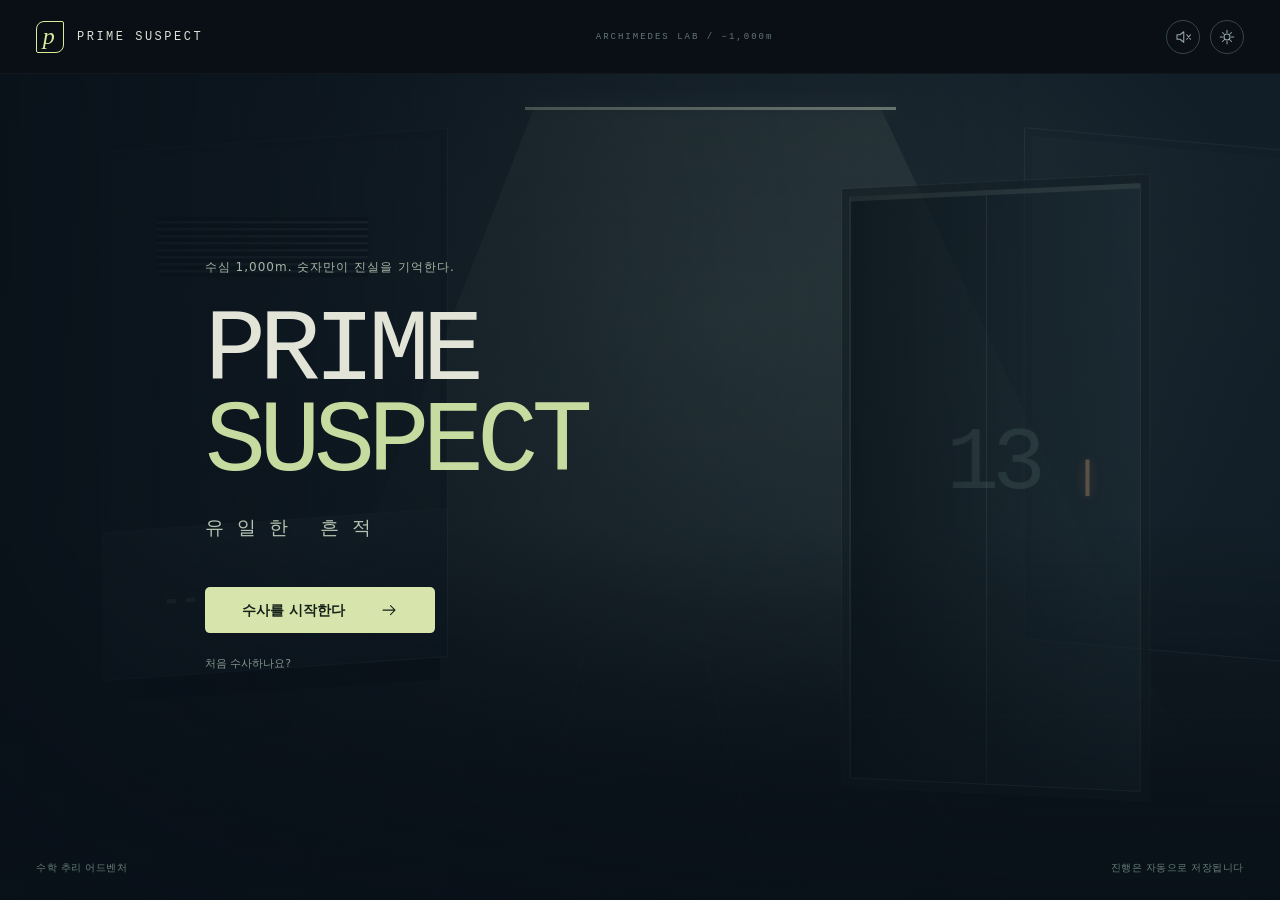
==== PrimeSuspect.html @ 3eef9ec5 "Initial playable Prime Suspect prototype" ====
<!doctype html>
<html lang="ko">
<head>
  <meta charset="utf-8">
  <meta name="viewport" content="width=device-width,initial-scale=1,viewport-fit=cover">
  <meta name="theme-color" content="#0c1319">
  <meta name="description" content="소인수분해로 거짓 증언을 파헤치는 수학 추리 어드벤처. 프라임 서스펙트: 유일한 흔적.">
  <title>PRIME SUSPECT — 유일한 흔적</title>
  <link rel="icon" href="data:image/svg+xml,%3Csvg xmlns='http://www.w3.org/2000/svg' viewBox='0 0 64 64'%3E%3Crect width='64' height='64' rx='14' fill='%230c1319'/%3E%3Ctext x='32' y='45' font-size='44' text-anchor='middle' fill='%23ddefa0' font-family='monospace'%3Ep%3C/text%3E%3C/svg%3E">
  <style>
@charset "UTF-8";
:root{color-scheme:dark;--bg:#0b1117;--panel:#111b23;--panel2:#17232c;--line:#293741;--text:#edf0eb;--muted:#91a1aa;--accent:#d6ed9a;--blue:#88c8f4;--red:#ef8d7c;--mono:Consolas,'Courier New',monospace;--sans:'Segoe UI','Malgun Gothic',system-ui,sans-serif}
*{box-sizing:border-box}body{margin:0;background:var(--bg);color:var(--text);font-family:var(--sans);font-size:14px;line-height:1.6}button,select{font:inherit}button{cursor:pointer;color:inherit}button:disabled{cursor:default;opacity:.4}button,a,select{touch-action:manipulation}button{border:0;background:none}button:focus-visible,select:focus-visible,a:focus-visible{outline:2px solid var(--accent);outline-offset:4px}button:hover:not(:disabled){filter:brightness(1.12)}::selection{background:#536834;color:white}.mono{font-family:var(--mono)}.eyebrow{font:11px var(--mono);letter-spacing:2px;text-transform:uppercase;color:var(--accent)}.muted{color:var(--muted)}.icon{width:18px;height:18px;vertical-align:middle;flex:none;display:inline-block}.primary{background:var(--accent);color:#152019;border-radius:5px;padding:12px 20px;font-weight:700;display:inline-flex;align-items:center;justify-content:center;gap:12px;min-height:46px}.secondary{border:1px solid var(--line);background:#18242d;border-radius:5px;padding:10px 15px;min-height:42px;display:inline-flex;align-items:center;justify-content:center;gap:8px}.quiet{border:1px solid var(--line);border-radius:5px;min-height:38px;padding:7px 11px;color:var(--muted)}.icon-button{width:38px;height:38px;display:inline-grid;place-items:center;border:1px solid var(--line);border-radius:50%;color:var(--muted)}.status-dot{display:inline-block;width:6px;height:6px;border-radius:50%;background:var(--accent);box-shadow:0 0 12px #d6ed9a40;margin-right:7px}.tag{font:10px var(--mono);padding:4px 7px;border:1px solid var(--line);border-radius:3px;color:var(--muted);letter-spacing:.5px}.red-text{color:var(--red)}.blue-text{color:var(--blue)}.lime-text{color:var(--accent)}
.topbar{max-width:1600px;padding:22px 36px 17px;margin:auto;display:flex;align-items:center;justify-content:space-between;gap:15px}.brand{display:flex;align-items:center;gap:12px;text-align:left;padding:0}.brand-symbol{width:33px;height:38px;display:grid;place-items:center;border:1px solid var(--accent);font:italic 28px Georgia;color:var(--accent);border-radius:8px 2px}.brand strong{display:block;font:700 15px var(--mono);letter-spacing:2.5px}.brand small{display:block;font-size:10px;letter-spacing:3px;color:var(--muted);margin-top:3px}.top-meta{display:flex;align-items:center;gap:24px;font:11px var(--mono);color:var(--muted)}.top-actions{display:flex;align-items:center;gap:8px}.topline{height:1px;background:var(--line)}.shell{max-width:1600px;padding:0 36px 36px;margin:auto}.case-nav{display:grid;grid-template-columns:repeat(4,1fr);gap:0;margin-bottom:28px;border-bottom:1px solid var(--line)}.case-tab{padding:18px 14px 16px;display:flex;align-items:center;gap:13px;text-align:left;position:relative;color:var(--muted)}.case-tab:first-child{padding-left:0}.case-tab.active{color:var(--text)}.case-tab.active:after{content:'';height:2px;background:var(--accent);position:absolute;bottom:-1px;left:0;right:0}.case-num{font:24px var(--mono);color:#5f747f}.case-tab.active .case-num{color:var(--accent)}.case-tab small{display:block;font:9px var(--mono);letter-spacing:1.3px;margin-top:2px}.case-tab .tab-lock{margin-left:auto}.case-tab:disabled{opacity:.55}.chapter-heading{display:flex;justify-content:space-between;gap:24px;margin-bottom:25px;align-items:end}.chapter-heading h1{font-size:29px;line-height:1.3;letter-spacing:-1.3px;margin:9px 0 8px;font-weight:650}.chapter-heading .intro{max-width:730px;color:var(--muted);margin:0;font-size:12px}.chapter-meta{text-align:right;white-space:nowrap}.chapter-meta strong{display:block;font:29px var(--mono);letter-spacing:-1px}.chapter-meta span{font-size:10px;color:var(--muted)}.case-progress{display:flex;gap:5px;margin-top:10px}.case-progress i{height:3px;width:33px;background:var(--line)}.case-progress i.done{background:var(--accent)}
.workspace{display:grid;grid-template-columns:minmax(260px,.94fr) minmax(320px,1.16fr) minmax(300px,1fr);gap:18px;align-items:start}.panel{background:var(--panel);border:1px solid var(--line);border-radius:8px;overflow:hidden;min-width:0}.panel-head{padding:15px 17px;display:flex;align-items:center;justify-content:space-between;border-bottom:1px solid var(--line);gap:10px}.panel-head h2{font-size:12px;margin:0;font-weight:600;display:flex;align-items:center;gap:8px}.panel-head .index{font:10px var(--mono);color:var(--accent);margin-right:3px}.panel-label{font:9px var(--mono);letter-spacing:1px;color:var(--muted)}.suspect-tabs{display:flex;border-bottom:1px solid var(--line);padding:0 10px;gap:4px}.suspect-tab{flex:1;padding:13px 5px;color:var(--muted);font-size:12px;border-bottom:2px solid transparent;white-space:nowrap;min-height:44px}.suspect-tab.active{color:var(--accent);border-bottom-color:var(--accent)}.portrait-stage{height:187px;position:relative;overflow:hidden;background:radial-gradient(ellipse at 50% 90%,#34464b 0,transparent 70%),repeating-linear-gradient(0deg,transparent,transparent 3px,#ffffff03 4px),#141f27;display:flex;align-items:end;justify-content:center}.portrait-stage:after{content:'';position:absolute;inset:0;background:linear-gradient(0deg,#0c141bc9,transparent 50%);pointer-events:none}.portrait-stage .crosshair{position:absolute;inset:24px 35px;border:1px solid #49616d35;border-radius:1px}.portrait-stage .crosshair:before{content:'';position:absolute;width:1px;height:100%;left:50%;background:#4c69721a}.portrait-stage svg.person{height:190px;filter:drop-shadow(0 0 25px #7d9f9f20);opacity:.85}.portrait-stage img{height:100%;width:100%;object-fit:cover;object-position:50% 25%}.portrait-stage .portrait-id{position:absolute;top:14px;left:15px;font:9px var(--mono);letter-spacing:1px;color:#93a8b4;z-index:1}.portrait-stage .placeholder-label{position:absolute;right:11px;top:13px;font:8px var(--mono);color:#748690;letter-spacing:1px}.portrait-stage .person-name{position:absolute;bottom:13px;left:17px;z-index:1}.person-name strong{font-size:22px;letter-spacing:1px;font-weight:500}.person-name small{display:block;font-size:11px;color:#a8b7bc;margin-top:0}.emotion{position:absolute;bottom:20px;right:14px;color:var(--accent);font-size:10px;z-index:1}.testimony{padding:16px}.section-caption{display:flex;justify-content:space-between;align-items:center;gap:8px;margin-bottom:9px;color:var(--muted);font-size:10px}.statement{width:100%;text-align:left;border:1px solid var(--line);background:#15222b;display:flex;align-items:start;gap:11px;padding:12px;border-radius:5px;margin-top:8px;font-size:12px;line-height:1.8;transition:border-color .15s,background .15s}.statement .line-no{font:10px var(--mono);color:#637c8b;margin-top:4px}.statement.selected{border-color:var(--accent);background:#202c29}.statement.selected .line-no{color:var(--accent)}.statement.selected:after{content:'HOLD';font:8px var(--mono);color:var(--accent);margin-left:auto;padding-top:5px}.deduction{border-top:1px solid var(--line);padding:15px 16px;background:#121e26}.deduction-title{font-size:11px;color:var(--accent);margin:0 0 8px}.deduction .statement{font-size:11px;padding:10px;line-height:1.7}.brief{padding:15px 16px;border-top:1px solid var(--line);font-size:11px;color:var(--muted)}.brief strong{color:var(--text);font-weight:500}.brief .eyebrow{font-size:9px;margin-bottom:7px}
.map-subhead{display:flex;justify-content:space-between;padding:14px 17px 0;font-size:10px;color:var(--muted)}.map{height:340px;margin:0 10px;position:relative;background-image:radial-gradient(#4a647542 1px,transparent 1px);background-size:15px 15px}.map svg.connections{position:absolute;inset:0;width:100%;height:100%;overflow:visible}.connections path{fill:none;stroke:#4a616f;stroke-width:1.2;vector-effect:non-scaling-stroke}.connections .special-line{stroke:var(--accent);stroke-dasharray:3 2;stroke-width:1.3;opacity:.7}.room{position:absolute;transform:translate(-50%,-50%);width:110px;max-width:31%;padding:0;display:flex;align-items:center;flex-direction:column;gap:5px;z-index:2}.room-number{display:grid;place-items:center;width:43px;height:38px;background:#172630;border:1px solid #506a79;border-radius:5px;font:20px var(--mono);position:relative;box-shadow:0 0 0 5px #111b23}.room:hover .room-number{border-color:var(--accent)}.room.crime .room-number{border-color:var(--red);color:var(--red);background:#33252a}.room.discovered .room-number:after{content:'';width:5px;height:5px;position:absolute;right:-3px;top:-3px;background:var(--accent);border-radius:50%;box-shadow:0 0 0 3px var(--panel)}.room-name{font-size:10px;background:#111b23eb;padding:0 4px;text-align:center;line-height:1.4;white-space:normal}.room .crime-caption{font:7px var(--mono);letter-spacing:1.3px;color:var(--red);line-height:1}.special-button{position:absolute;left:50%;top:60%;transform:translateX(-50%);font-size:9px;z-index:3;background:#1e2e2c;border:1px dashed #759369;color:var(--accent);border-radius:4px;padding:4px 7px;max-width:55%;white-space:nowrap}.map.case-4 .special-button{top:59%;left:74%}.map-legend{display:flex;gap:14px;padding:1px 17px 14px;font-size:9px;color:var(--muted)}.map-legend span{display:flex;align-items:center;gap:5px}.legend-square{display:inline-block;width:6px;height:6px;border:1px solid var(--muted)}.legend-square.crime{border-color:var(--red)}.legend-square.clue{background:var(--accent);border-color:var(--accent)}.evidence-section{border-top:1px solid var(--line);padding:15px 16px}.evidence-title{display:flex;align-items:center;justify-content:space-between;margin-bottom:10px}.evidence-title h3{font-size:11px;font-weight:500;margin:0}.evidence-title span{font:10px var(--mono);color:var(--muted)}.evidence-list{display:grid;grid-template-columns:1fr 1fr;gap:7px}.evidence{border:1px solid var(--line);background:#15222a;border-radius:4px;padding:10px;text-align:left;min-width:0;position:relative;min-height:66px}.evidence strong{display:block;font-size:10px;font-weight:500;line-height:1.5}.evidence small{display:block;font-size:9px;color:var(--muted);margin-top:4px;line-height:1.4}.evidence.selected{border-color:var(--accent);background:#25302b}.evidence.selected:after{content:'✓';position:absolute;right:6px;top:3px;color:var(--accent);font-size:10px}.empty-note{font-size:11px;color:var(--muted);padding:12px 0;line-height:1.9;grid-column:1/-1}.notebook-button{display:flex;align-items:center;justify-content:center;gap:6px;width:100%;margin-top:12px;font-size:10px;color:var(--muted);padding:7px}
.decoder-body{padding:16px}.card-slot{padding:14px;background:linear-gradient(125deg,#26343d,#18232d);border:1px solid #3b4d58;border-radius:7px;position:relative;overflow:hidden}.card-slot:before{content:'';position:absolute;width:160px;height:160px;border:1px solid #607a8725;border-radius:50%;right:-70px;top:-70px;box-shadow:0 0 0 17px #607a8710,0 0 0 40px #607a8708}.card-slot .eyebrow{font-size:8px;color:#9aafb8;letter-spacing:1.7px}.card-slot .card-name{display:flex;justify-content:space-between;align-items:center;margin-top:7px;font-size:11px}.card-value{font:32px var(--mono);letter-spacing:-1px;line-height:1.3;margin:9px 0 8px}.magnetic{height:4px;background:repeating-linear-gradient(90deg,#8b9ba57a 0,#8b9ba57a 1px,transparent 2px,transparent 5px);width:80px}.scan-button{width:100%;margin-top:11px;font-size:12px}.scan-button svg{width:16px}.decoder-tabs{display:flex;gap:3px;border-bottom:1px solid var(--line);margin-top:18px}.decoder-tab{font-size:10px;flex:1;min-height:40px;color:var(--muted);padding:8px 3px;white-space:nowrap;border-bottom:2px solid transparent}.decoder-tab.active{border-bottom-color:var(--accent);color:var(--accent)}.factor-output{padding:17px 0 11px;min-height:134px}.output-label{display:flex;justify-content:space-between;font:9px var(--mono);letter-spacing:1px;color:var(--muted);margin-bottom:10px}.factor-row{display:flex;flex-wrap:wrap;gap:6px}.factor-chip{display:flex;flex-direction:column;align-items:center;justify-content:center;min-width:46px;min-height:54px;border:1px solid #4d7990;color:var(--blue);background:#192e3b;border-radius:4px;padding:7px 10px;font:21px var(--mono)}.factor-chip sup{font-size:12px;vertical-align:super;margin-left:1px}.factor-chip small{font:8px var(--sans);margin-top:3px;opacity:.8}.factor-chip.odd{border-color:#965c57;color:var(--red);background:#302429}.factor-chip.unknown{border-color:#a8715e;color:#eeb28e;background:#322722}.factor-chip.selected{outline:2px solid var(--accent);outline-offset:2px}.factor-empty{display:flex;gap:10px;align-items:center;font-size:11px;color:var(--muted);height:85px;border:1px dashed var(--line);padding:15px;border-radius:4px}.factor-note{font-size:10px;color:var(--muted);margin:11px 0 0;line-height:1.8}.factor-action{width:100%;text-align:left;border:1px dashed #61765d;border-radius:4px;color:var(--accent);font-size:10px;margin-top:10px;padding:9px}.mini-comparison{font-size:10px;border-top:1px solid var(--line);margin-top:13px;padding-top:12px;color:var(--muted);display:grid;gap:5px}.mini-comparison b{color:var(--blue);font-family:var(--mono);font-weight:normal}.tool-panel{padding:15px 0 5px}.tool-description{font-size:10px;color:var(--muted);margin:0 0 13px;line-height:1.9}.select-label{display:block;font-size:10px;color:var(--muted);margin:10px 0 5px}select{width:100%;min-height:40px;border:1px solid #3a4c58;border-radius:4px;background:#17242e;color:var(--text);padding:8px 10px;font-size:11px}.snapshot-row{display:grid;grid-template-columns:70px 1fr;align-items:center;gap:8px;margin-bottom:8px}.snapshot-value{font:16px var(--mono);color:var(--blue)}.tool-button{width:100%;margin-top:12px;font-size:11px}.math-result{margin-top:14px;padding:12px;border:1px solid #475b4d;background:#1e2b28;border-radius:4px;color:var(--accent);font:14px var(--mono);overflow-wrap:anywhere}.math-result small{display:block;font:10px var(--sans);color:var(--muted);margin-top:5px;line-height:1.7}.division-grid{margin-top:12px;font-size:9px;border-collapse:collapse;width:100%;text-align:center;color:var(--muted)}.division-grid th,.division-grid td{padding:5px 2px;border-bottom:1px solid var(--line);font-weight:400}.division-grid .yes{color:var(--blue)}.offset-controls{display:flex;gap:7px;margin:13px 0}.offset-controls button{flex:1;border:1px solid var(--line);border-radius:4px;padding:8px;font:18px var(--mono);background:#17242e}.offset-controls button.active{color:var(--accent);border-color:var(--accent);background:#27352b}.offset-equation{text-align:center;font:21px var(--mono);padding:7px 0 16px;line-height:1.7}.swap-card{border:1px solid var(--line);background:#16232c;padding:11px;border-radius:4px;margin-top:10px}.swap-card p{font-size:10px;color:var(--muted);margin:0 0 6px}.swap-card .prefix{font:12px var(--mono)}.exit-block{margin-top:8px;display:block;width:100%;border:1px dashed #8f9c6b;color:var(--accent);border-radius:3px;padding:8px;font:12px var(--mono);background:#2b352c;cursor:grab}.swap-card.drag-over{outline:2px solid var(--accent)}.swap-arrow{text-align:center;font-size:18px;color:var(--accent);margin:3px 0 -7px}.module-unlock{padding:10px 16px;border-top:1px solid var(--line);font-size:9px;color:var(--muted);display:flex;gap:7px;align-items:center}
.actionbar{display:grid;grid-template-columns:1fr auto;align-items:center;gap:20px;background:#17232b;border:1px solid #3e4d45;border-radius:7px;margin-top:18px;padding:17px 20px;position:relative}.objective{display:flex;align-items:center;gap:15px;min-width:0}.objective-number{display:grid;place-items:center;flex:none;width:35px;height:35px;background:#27372c;border:1px solid #4c6041;border-radius:50%;color:var(--accent);font:13px var(--mono)}.objective h3{font-size:12px;font-weight:600;margin:0 0 3px}.objective p{font-size:11px;color:var(--muted);margin:0;line-height:1.8}.action-buttons{display:flex;gap:8px;align-items:center}.proof-button{min-width:155px;font-size:12px}.proof-label{display:block;color:var(--accent);font-size:10px;margin-top:3px}.proof-label.empty{color:var(--muted)}.feedback{grid-column:1/-1;border-top:1px solid #684641;padding-top:11px;color:#f3a291;font-size:12px}.footer{display:flex;justify-content:space-between;gap:15px;padding-top:18px;font:9px var(--mono);letter-spacing:1px;color:#607780}.footer .saving{color:#91a17b}.save-warning{color:var(--red);font-size:10px;margin:10px 0 0}.finish-banner{padding:20px;background:#26362a;border:1px solid #66744d;border-radius:6px;margin-bottom:18px;display:flex;align-items:center;justify-content:space-between;gap:15px}.finish-banner strong{font-size:14px}.finish-banner p{font-size:11px;color:var(--muted);margin:5px 0 0}.finish-banner div:last-child{display:flex;gap:8px}
.landing{max-width:1370px;margin:auto;min-height:calc(100svh - 100px);padding:55px 48px 35px;position:relative}.landing-main{display:grid;grid-template-columns:1.2fr 1fr;align-items:center;gap:60px;min-height:410px}.landing h1{font-size:clamp(42px,5.1vw,72px);line-height:1.16;letter-spacing:-3px;font-weight:600;margin:25px 0}.landing h1 em{font-style:normal;color:var(--accent)}.landing .lead{color:var(--muted);font-size:14px;line-height:2;max-width:490px}.landing-actions{display:flex;gap:10px;margin:29px 0}.landing .primary{min-width:185px}.landing-foot{display:flex;justify-content:space-between;margin-top:25px;padding-top:20px;border-top:1px solid var(--line);font:10px var(--mono);letter-spacing:1px;color:var(--muted)}.prime-art{position:relative;min-height:395px;display:flex;align-items:center;justify-content:center;background:radial-gradient(ellipse,#30454150,transparent 70%)}.prime-art .orbit{position:absolute;border:1px solid #3e584d60;width:310px;height:310px;border-radius:50%;box-shadow:0 0 0 30px #3e584d10,0 0 0 60px #3e584d0a}.prime-art .orbit:before{content:'';width:10px;height:10px;position:absolute;top:64px;right:14px;border-radius:50%;background:var(--accent);box-shadow:0 0 20px #d6ed9a60}.art-card{position:relative;transform:rotate(-8deg);width:260px;height:165px;padding:24px;background:linear-gradient(130deg,#364b4b,#182630);border:1px solid #62776b;border-radius:9px;box-shadow:0 20px 60px #0008}.art-card:after{content:'';position:absolute;width:100%;height:32px;background:#0a1119;left:0;top:30px;opacity:.55}.art-card .eyebrow{position:relative;z-index:1;font-size:8px}.art-card strong{display:block;font:43px var(--mono);margin-top:27px;color:var(--text);letter-spacing:2px}.art-card small{font:8px var(--mono);letter-spacing:2px;color:var(--muted)}.art-factor{position:absolute;right:0;bottom:40px;display:flex;gap:7px;transform:rotate(5deg)}.art-factor .factor-chip{width:61px;height:67px;font-size:26px;box-shadow:0 15px 35px #0008}.art-caption{position:absolute;left:10px;top:24px;color:#93aa9a;font:9px var(--mono);letter-spacing:2px}.art-coordinate{position:absolute;bottom:0;left:30px;font:9px var(--mono);letter-spacing:2px;color:var(--muted)}.case-previews{display:grid;grid-template-columns:repeat(4,1fr);gap:12px;margin-top:40px}.case-preview{padding:17px;border:1px solid var(--line);border-radius:5px;background:#111c23}.case-preview .num{color:var(--accent);font:12px var(--mono)}.case-preview h3{font-size:13px;font-weight:500;margin:11px 0 5px}.case-preview p{font-size:10px;color:var(--muted);margin:0}
dialog{color:var(--text);background:#131f27;border:1px solid #45574e;border-radius:10px;padding:0;max-width:540px;width:calc(100% - 32px);max-height:88svh;box-shadow:0 30px 100px #000b}dialog::backdrop{background:#04090dd9;backdrop-filter:blur(6px)}.dialog-inner{padding:30px}.dialog-top{display:flex;justify-content:space-between;align-items:center;gap:15px}.dialog-inner h2{font-size:23px;line-height:1.5;letter-spacing:-.7px;margin:20px 0 13px;font-weight:550}.dialog-inner p{font-size:13px;line-height:2;color:#b5c2c8;margin:12px 0}.dialog-actions{display:flex;gap:10px;justify-content:flex-end;flex-wrap:wrap;margin-top:25px}.dialog-actions button{font-size:12px}.success-mark{font:48px Georgia;color:var(--accent);margin-top:14px}.success-line{height:1px;background:linear-gradient(90deg,var(--accent),transparent);margin:21px 0}.hint-count{display:flex;gap:5px;margin:18px 0}.hint-count i{display:block;height:3px;width:30px;background:var(--line)}.hint-count i.active{background:var(--accent)}.help-rule{display:grid;grid-template-columns:30px 1fr;gap:12px;margin:17px 0}.help-rule span{font:18px var(--mono);color:var(--accent);padding-top:3px}.help-rule p{margin:0;font-size:12px}.help-rule b{display:block;color:var(--text);font-weight:500}.notebook-entry{padding:13px 0;border-bottom:1px solid var(--line)}.notebook-entry strong{font-size:12px;font-weight:500;color:var(--accent)}.notebook-entry p{font-size:11px;margin:5px 0}.dialog-pills{display:flex;gap:7px;flex-wrap:wrap;margin-top:15px}.dialog-pills .tag{color:var(--accent)}#toast{position:fixed;bottom:25px;left:50%;transform:translate(-50%,18px);background:var(--accent);color:#14201a;border-radius:5px;padding:11px 18px;font-size:12px;font-weight:600;z-index:10;opacity:0;pointer-events:none;max-width:calc(100% - 28px);text-align:center;transition:opacity .2s,transform .2s}#toast.visible{opacity:1;transform:translate(-50%,0)}.scan-flash{animation:scan .55s ease-out}.spark{animation:spark .7s ease-out}@keyframes scan{0%{opacity:0;transform:translateY(9px)}40%{filter:brightness(1.7)}100%{opacity:1;transform:none}}@keyframes spark{0%,25%{filter:brightness(2);transform:translateX(-2px)}40%{transform:translateX(2px)}60%,100%{filter:none;transform:none}}
@media(min-width:1500px){.portrait-stage{height:225px}.map{height:380px}.testimony .statement{font-size:13px}.panel-head{padding:18px}.factor-chip{min-width:53px}.card-value{font-size:36px}}
@media(max-width:1150px){.topbar{padding:20px 23px}.shell{padding:0 23px 28px}.workspace{grid-template-columns:minmax(240px,.9fr) minmax(290px,1.1fr);gap:16px}.decoder-panel{grid-column:1/-1}.decoder-body{display:grid;grid-template-columns:240px 1fr;gap:0 20px}.decoder-tabs{margin-top:0}.decoder-content{grid-column:2;grid-row:2/4}.card-slot{grid-row:1/3}.scan-button{grid-column:1;grid-row:3;align-self:start}.decoder-panel .module-unlock{padding:10px 17px}.decoder-content .factor-output{min-height:110px}.tool-panel{padding-top:12px}.tool-panel .snapshot-row{max-width:400px}.landing{padding:35px 30px}.landing-main{gap:20px}.prime-art{transform:scale(.9)}.case-tab{gap:9px;padding:16px 10px}.case-tab strong{font-size:11px}.case-tab small{font-size:8px}.case-num{font-size:21px}.chapter-heading h1{font-size:27px}.chapter-meta{display:none}}
@media(max-width:700px){.topbar{padding:16px 17px}.brand strong{font-size:12px;letter-spacing:1.7px}.brand small{font-size:8px;letter-spacing:2px}.brand-symbol{width:27px;height:33px;font-size:24px}.top-meta{display:none}.top-actions{gap:6px}.top-actions .icon-button{width:33px;height:33px}.shell{padding:0 14px 22px}.case-nav{margin-bottom:20px}.case-tab{display:block;text-align:center;padding:13px 2px}.case-tab:first-child{padding-left:2px}.case-num{font-size:18px;display:block}.case-tab strong{display:none}.case-tab small{font-size:8px;letter-spacing:.3px;margin-top:4px}.case-tab .tab-lock{position:absolute;top:11px;right:8px;width:10px;height:10px}.chapter-heading{margin-bottom:17px}.chapter-heading .eyebrow{font-size:9px;letter-spacing:1.5px}.chapter-heading h1{font-size:25px;margin-top:7px}.chapter-heading .intro{font-size:11px;line-height:1.9}.workspace{display:flex;flex-direction:column;gap:13px}.panel{width:100%}.panel-head{padding:13px 15px}.panel-head h2{font-size:12px}.portrait-stage{height:150px}.portrait-stage svg.person{height:165px}.testimony{padding:13px 14px}.statement{font-size:12px;min-height:49px}.portrait-stage .person-name strong{font-size:20px}.suspect-tabs{padding:0 7px}.suspect-tab{padding:11px 4px}.brief{padding:12px 14px;font-size:10px}.map{height:300px;margin:0 13px}.map-subhead{font-size:9px}.evidence-section{padding:13px 14px}.room{max-width:32%;width:115px}.room-name{font-size:10px}.room-number{width:39px;height:35px;font-size:18px}.evidence strong{font-size:11px}.evidence small{font-size:10px}.evidence{min-height:65px;padding:10px}.decoder-body{display:block;padding:14px}.card-slot{padding:13px}.card-value{font-size:29px;margin:4px 0}.card-slot .card-name{margin-top:4px}.card-slot .eyebrow{font-size:8px}.scan-button{margin-top:10px}.decoder-tabs{margin-top:13px}.factor-output{min-height:120px}.factor-chip{min-width:53px;min-height:56px}.factor-note{font-size:11px}.tool-description{font-size:11px}.select-label,select{font-size:12px}.snapshot-row{grid-template-columns:80px 1fr}.snapshot-value{font-size:18px}.actionbar{grid-template-columns:1fr;padding:14px;gap:12px;margin-top:14px}.objective{gap:10px;align-items:start}.objective p{font-size:11px}.objective h3{font-size:12px}.objective-number{width:28px;height:28px;font-size:11px}.action-buttons{justify-content:space-between;gap:8px}.action-buttons .primary{flex:1}.proof-button{min-width:0}.feedback{font-size:11px}.footer{font-size:8px;letter-spacing:.1px;padding:15px 1px;line-height:1.7}.footer span:first-child{max-width:60%}.landing{padding:28px 22px 25px;min-height:initial}.landing-main{display:block}.landing h1{font-size:40px;letter-spacing:-2px;margin:23px 0 19px}.landing .lead{font-size:12px;line-height:2}.landing-actions{margin:24px 0 0;gap:7px}.landing-actions .primary{min-width:0;flex:1;font-size:12px;padding:12px 14px}.landing-actions .secondary{font-size:11px;padding:10px 12px}.prime-art{min-height:290px;transform:scale(.83);margin:-8px -20px -15px}.prime-art .orbit{width:270px;height:270px}.art-factor{right:10px;bottom:13px}.art-caption{top:15px;left:0}.art-coordinate{bottom:-18px;left:4px}.case-previews{grid-template-columns:1fr 1fr;gap:8px;margin-top:20px}.case-preview{padding:13px}.case-preview h3{font-size:12px}.case-preview p{font-size:9px}.landing-foot{font-size:8px;letter-spacing:.3px;gap:12px}.dialog-inner{padding:23px}.dialog-inner h2{font-size:21px}.dialog-inner p{font-size:12px}.dialog-actions .primary,.dialog-actions .secondary{flex:1}.finish-banner{display:block;padding:16px}.finish-banner div:last-child{margin-top:15px}.finish-banner button{flex:1;font-size:11px}.special-button{font-size:8px}.division-grid{font-size:10px}select{min-height:44px}.swap-card p{font-size:11px}}
.mobile-nav{display:none}.panel,.actionbar{scroll-margin-top:15px}
@media(max-width:700px){body:has(.mobile-nav){padding-bottom:77px}.mobile-nav{display:grid;grid-template-columns:1fr 1fr 1fr 1.3fr;position:fixed;bottom:0;left:0;right:0;z-index:5;background:#101a22f5;backdrop-filter:blur(12px);border-top:1px solid #4b5f4b;padding:7px 10px calc(7px + env(safe-area-inset-bottom));gap:4px;box-shadow:0 -5px 25px #0004}.mobile-nav button{display:flex;flex-direction:column;align-items:center;justify-content:center;gap:3px;min-height:45px;font-size:10px;color:var(--muted);border-radius:4px}.mobile-nav button .icon{width:17px;height:17px}.mobile-nav .mobile-proof{background:#d6ed9a;color:#17251d}.mobile-nav b{font:10px var(--mono);background:#203d2526;border-radius:3px;padding:1px 4px;margin-left:2px}body:has(.mobile-nav) #toast{bottom:85px}.panel,.actionbar{scroll-margin-top:12px}}
@media(prefers-reduced-motion:reduce){*,*:before,*:after{animation:none!important;transition:none!important;scroll-behavior:auto!important}}
/* v2: a conversation first. Investigation tools are separate, temporary views. */
.scene-figure .portrait-stage svg.person{height:100%;width:100%}
.person-choice .portrait-stage svg.person{height:100%;width:auto}
.dialogue-text,.resolution-text,.opening-copy h1,.deduction-option strong{word-break:keep-all;overflow-wrap:anywhere}
.opening-copy h1{text-wrap:balance}
body.focus-mode{padding:0;overflow:hidden;background:#080d12;color:#e7e9e2;font-size:15px}
.focus-game{height:100svh;min-height:580px;display:flex;flex-direction:column;background:#0b1218;overflow:hidden}
.scene-header{height:74px;flex:none;padding:0 36px;display:flex;align-items:center;justify-content:space-between;border-bottom:1px solid #b0c4b10d;position:relative;z-index:2;background:#0a1017e8;gap:24px}
.scene-brand{display:flex;align-items:center;gap:13px;font:12px var(--mono);letter-spacing:2.5px;color:#d8e2d5;padding:0}.scene-brand .brand-symbol{height:32px;width:28px;font-size:24px}
.scene-header-actions{display:flex;gap:10px}.scene-header-actions .icon-button{border-color:#35464a;color:#9aa9ac;width:34px;height:34px}
.chapter-button{display:flex;align-items:center;gap:15px;color:#adb9b8;font-size:13px;padding:8px 16px}.chapter-button .mono{font-size:10px;color:#a8b58e;letter-spacing:1.6px}.chapter-dots{font:11px var(--mono);letter-spacing:3px;color:#70817c}.depth-label{font:9px var(--mono);letter-spacing:2px;color:#657773}
.scene-stage,.title-stage{position:relative;flex:1;min-height:0;isolation:isolate;overflow:hidden}
.room-art{position:absolute;inset:0;z-index:-1;overflow:hidden;background:radial-gradient(ellipse at 56% 30%,#34454a80,transparent 55%),linear-gradient(180deg,#121e27,#152129 55%,#0d151b 88%);background-size:cover;background-position:center}
.ceiling-light{position:absolute;top:4%;left:41%;width:29%;height:3px;background:#becab5;opacity:.55;box-shadow:0 0 20px #cbdebd65,0 0 80px #e4f5ce25}
.light-cone{position:absolute;top:4%;left:20%;width:75%;height:86%;background:linear-gradient(180deg,#a5bba51c,transparent);clip-path:polygon(29% 0,65% 0,100% 100%,0 100%);filter:blur(12px)}
.wall-panel{position:absolute;top:8%;bottom:30%;border:1px solid #71838520;background:linear-gradient(130deg,#27343c33,#0d1a2499);box-shadow:inset 0 0 0 7px #0e182030}.left-wall{left:8%;width:27%;transform:skewY(-4deg)}.right-wall{right:-3%;width:23%;transform:skewY(5deg)}
.scene-door{position:absolute;top:11%;height:61%;width:18%;left:68%;background:linear-gradient(90deg,#0c161dd9,#1c2c3499);border:1px solid #7189853d;border-top:5px solid #57666447;box-shadow:0 0 0 8px #0f192099,0 0 0 9px #53645f1a;transform:perspective(900px) rotateY(-8deg);display:grid;place-items:center}
.scene-door:before{content:'';position:absolute;top:0;bottom:0;left:48%;width:1px;background:#59726938}.scene-door span{font:clamp(50px,7vw,110px) var(--mono);color:#647f7938;letter-spacing:-7px;transform:translateY(-25px)}.scene-door i{position:absolute;right:17%;top:45%;width:4px;height:36px;background:#cf9b715c;box-shadow:0 0 12px #e1984c38}
.wall-vent{position:absolute;top:17%;left:12%;width:17%;height:8%;border:3px solid #17232b;background:repeating-linear-gradient(0deg,#09121a 0,#09121a 4px,#35434a 5px,#35434a 7px);opacity:.5}
.room-console{position:absolute;bottom:28%;left:8%;width:27%;height:18%;background:linear-gradient(150deg,#24323a,#111e27);border:1px solid #75867a22;transform:skewY(-4deg);box-shadow:0 30px 0 -8px #0b121acc;display:flex;align-items:center;padding:5%;gap:10px}.room-console i{width:9px;height:4px;background:#9fb78b55;box-shadow:0 0 8px #b3dd8022}.room-console i:last-child{background:#b47e5c5c}
.floor-grid{position:absolute;bottom:-30%;left:-20%;right:-20%;height:60%;background:repeating-linear-gradient(90deg,transparent 0,transparent 119px,#96ac9e0d 120px),repeating-linear-gradient(0deg,transparent 0,transparent 79px,#96ac9e0d 80px);transform:perspective(400px) rotateX(58deg);transform-origin:50% 0}
.room-vignette{position:absolute;inset:0;background:radial-gradient(ellipse at 54% 35%,transparent 10%,#050b1066 75%),linear-gradient(0deg,#080f17f5 0,transparent 65%)}
.scene-location{position:absolute;top:32px;left:38px;font-size:11px;color:#8b9e9d;display:flex;align-items:center;gap:12px;letter-spacing:1px}.scene-location i{display:block;height:3px;width:3px;background:#91a294;border-radius:50%}
.scene-caption{position:absolute;left:11%;top:27%;display:flex;flex-direction:column;align-items:start;gap:12px;font:9px var(--mono);letter-spacing:3px;color:#748985}.caption-line{height:1px;width:33px;background:#96ac89}.caption-number{font:100px var(--mono);color:#b5c8bb0d;letter-spacing:-7px;line-height:1}
.scene-figure{position:absolute;top:8%;bottom:192px;left:47%;width:35%;min-height:220px;transform:translateX(-20%);pointer-events:none;filter:drop-shadow(-30px 15px 50px #000a);transition:filter .2s}
.scene-figure .portrait-stage{height:100%;width:100%;background:none;overflow:visible}.scene-figure .portrait-stage:after{background:linear-gradient(0deg,#101b2366,transparent 60%)}.scene-figure .person{height:100%;width:100%;max-width:570px;filter:none;opacity:1}
.scene-figure .portrait-stage img{object-fit:contain;object-position:bottom;mask-image:linear-gradient(180deg,black 75%,transparent)}
.scene-figure .crosshair,.scene-figure .portrait-id,.scene-figure .placeholder-label,.scene-figure .person-name,.scene-figure .emotion{display:none}.figure-held{filter:drop-shadow(-20px 10px 50px #000b) drop-shadow(0 0 20px #d6ed9a13)}
.dialogue-box{position:absolute;bottom:100px;left:50%;transform:translateX(-50%);width:min(1040px,calc(100% - 120px));padding:28px 34px 24px;background:linear-gradient(115deg,#0d1820f9,#101b23f5);border:1px solid #5e746542;border-left:3px solid #a7bc90;border-radius:3px;box-shadow:0 16px 60px #0005;z-index:1}
.dialogue-name{display:flex;align-items:center;gap:13px;font-size:17px;color:#d7e9bc}.dialogue-name>span:first-child{font-weight:600;letter-spacing:2px}.dialogue-name small{font-size:11px;color:#7f9596;letter-spacing:.5px}.dialogue-name .speech-count{font:10px var(--mono);color:#637b7e;letter-spacing:2px;margin-left:auto}
.dialogue-text{font-size:clamp(20px,1.8vw,27px);font-weight:400;letter-spacing:-.65px;line-height:1.9;color:#f0eee5;max-width:900px;min-height:62px;margin:22px 0 25px;animation:speech-enter .22s ease-out}
.dialogue-controls,.dialogue-left,.dialogue-right{display:flex;align-items:center;gap:13px}.dialogue-controls{justify-content:space-between}.dialogue-left{gap:18px}.dialogue-right{gap:17px}.dialogue-controls .primary{font-size:13px;padding:12px 20px;min-width:142px;background:#dae7ae}.dialogue-controls .secondary{font-size:12px;min-width:120px}
.speech-prev{font-size:22px;color:#8d9a92;padding:0;min-width:24px;min-height:36px}.speaker-change{display:flex;align-items:center;gap:7px;color:#819997;font-size:11px;padding:8px 0}.speaker-change .icon{width:14px;height:14px}.hold-button{font-size:20px;letter-spacing:2px;font-weight:600;padding:8px 22px;color:#e8b99d;position:relative}.hold-button:before{content:'';height:1px;position:absolute;bottom:7px;left:22px;right:24px;background:#a9856355}.hold-button:hover{color:#f1d8ba}.resume-button{color:#9aa99d;font-size:12px;padding:9px 0}.is-held{border-left-color:#e7b993}.held-mark{position:absolute;bottom:-27px;left:0;font-size:10px;color:#a3ac94;letter-spacing:.3px}.deduction-label{font-size:11px;color:#91a396}
.investigation-dock{position:absolute;bottom:20px;left:50%;transform:translateX(-50%);width:min(1040px,calc(100% - 120px));display:flex;align-items:center;gap:8px;z-index:1}.investigation-dock button{display:flex;align-items:center;justify-content:center;gap:9px;color:#9cafab;font-size:12px;padding:11px 18px;min-height:43px;border:1px solid #6d827224;border-radius:4px;background:#0d171f99}.investigation-dock button:hover{border-color:#a5b59a77;color:#d3ddc9}.investigation-dock b{font:9px var(--mono);padding:0 4px;color:#d4e6ad}.dock-spacer{flex:1}.investigation-dock .dock-hint{border:none;background:none;color:#6e8582;font-size:10px}.investigation-dock .dock-hint .icon{width:14px}
.opening-copy,.closed-copy{position:absolute;top:43%;left:50%;transform:translate(-50%,-50%);width:min(800px,calc(100% - 80px));text-align:center}.opening-copy .eyebrow{font-size:10px;letter-spacing:3px}.opening-copy h1{font-size:clamp(24px,3vw,39px);font-weight:400;letter-spacing:-1.3px;line-height:1.9;margin:32px auto 35px;max-width:740px;min-height:145px;display:flex;align-items:center;justify-content:center;animation:speech-enter .35s ease-out}.opening-progress{display:flex;justify-content:center;gap:7px;margin-bottom:32px}.opening-progress i{height:2px;width:24px;background:#53675d44}.opening-progress i.active{background:#b3c78a}.opening-copy .primary{min-width:180px;font-size:13px}.opening-stage .scene-location{top:auto;bottom:35px;left:50%;transform:translateX(-50%);white-space:nowrap}.opening-stage .room-art{filter:brightness(.7)}
.closed-copy h1{font-size:34px;font-weight:400;letter-spacing:-1px}.closed-copy p{color:#8fa49f;font-size:13px}.closed-symbol{font-size:60px;display:block;color:#bfd294;line-height:1;margin:30px 0}.closed-actions{display:flex;justify-content:center;gap:10px;margin-top:30px}.closed-actions button{font-size:13px;min-width:135px}
.title-stage .scene-door{left:66%;top:14%;height:72%;width:23%}.title-stage .room-vignette{background:linear-gradient(90deg,#091119e8,transparent 80%),linear-gradient(0deg,#091119dd,transparent 45%)}.title-copy{position:absolute;top:47%;left:16%;transform:translateY(-50%)}.title-kicker{font-size:12px;letter-spacing:1px;color:#a3b6a4;margin-bottom:30px}.title-copy h1{font:400 clamp(60px,8vw,118px)/.88 var(--mono);letter-spacing:-7px;margin:0;color:#e1e4d7}.title-copy h1 span{color:#c6dba0}.title-korean{font-size:19px;letter-spacing:13px;color:#b4c3b1;margin:24px 0 45px}.title-start{font-size:14px;min-width:230px;background:#d7e5ac;gap:35px}.title-guide{display:block;color:#83988e;font-size:11px;margin:17px auto 0;padding:5px 0}.title-copy .title-guide{margin-left:0}.title-bottom{position:absolute;left:36px;right:36px;bottom:24px;display:flex;justify-content:space-between;color:#657e77;font-size:10px;letter-spacing:.5px}
.workbench-backdrop{position:fixed;inset:0;z-index:5;background:#03090dd6;backdrop-filter:blur(9px);display:grid;place-items:center;padding:30px}.workbench{width:min(840px,100%);max-height:calc(100svh - 60px);display:flex;flex-direction:column;background:#101b23;border:1px solid #5d746349;border-radius:7px;box-shadow:0 30px 100px #0008;animation:workbench-enter .18s ease-out;overflow:hidden}
.workbench-header{display:flex;align-items:center;justify-content:space-between;gap:18px;flex:none;padding:25px 30px 17px}.workbench-header .eyebrow{font-size:9px;color:#8c9f7c;letter-spacing:2px}.workbench-header h2{font-size:24px;font-weight:400;letter-spacing:-1px;margin:5px 0 0;outline:none}.return-scene{display:flex;gap:15px;align-items:center;font-size:11px;color:#98aca2;padding:8px 0;white-space:nowrap}.return-scene .icon{height:18px;width:18px}.workbench-tabs{display:flex;gap:25px;padding:0 30px;border-bottom:1px solid #596e5e2b;flex:none}.workbench-tabs button{color:#7d948e;font-size:12px;min-height:43px;padding:8px 4px;border-bottom:2px solid transparent}.workbench-tabs [aria-current]{color:#d1e2ae;border-color:#c0d697}.workbench-scroll{padding:22px 30px 28px;overflow:auto;overscroll-behavior:contain;min-height:0}.tool-lead{color:#95aaa2;font-size:13px;margin:0 0 20px;line-height:1.9}
.scene-map{max-width:660px;margin:auto}.scene-map .map{height:min(49svh,410px);min-height:260px;margin:0 20px;background-size:21px 21px;background-image:radial-gradient(#4a64752e 1px,transparent 1px)}.scene-map .room{width:145px;max-width:32%;gap:9px}.scene-map .room-number{height:46px;width:52px;font-size:25px;box-shadow:0 0 0 6px #101b23}.scene-map .room-name{font-size:12px;background:#101b23}.scene-map .crime-caption{font-family:var(--sans);font-size:9px;letter-spacing:1px}.scene-map .special-button{font-size:10px;padding:6px 10px;top:58%}.scene-map .map.case-4 .special-button{left:75%;top:56%}.map-instruction{display:flex;align-items:center;justify-content:center;gap:8px;color:#758d87;font-size:10px;margin:15px 0 0}.map-instruction i:nth-child(2){margin-left:12px}
.card-picker{display:grid;grid-template-columns:repeat(3,1fr);gap:10px;margin:20px auto;max-width:630px}.card-picker:has(.card-pick:nth-child(2):last-child){grid-template-columns:repeat(2,1fr)}.card-pick{padding:13px 14px;text-align:left;background:#15232c;border:1px solid #41594e66;border-radius:4px;position:relative}.card-pick.active{border-color:#afc786;background:#22312a}.card-pick span{font-size:12px;color:#d4ded2}.card-pick strong{font:21px var(--mono);display:block;color:#d9e0d0;margin:5px 0}.card-pick small{font-size:9px;color:#8ea18d}
.focused-decoder{max-width:650px;margin:auto}.focused-decoder .decoder-tabs{margin:0;justify-content:center;border:0;gap:8px}.focused-decoder .decoder-tab{flex:none;min-width:83px;font-size:12px;padding:8px 17px;background:#14212a;border:1px solid #3e55494d;border-radius:4px;min-height:37px}.focused-decoder .decoder-tab.active{background:#2c3c2c;color:#d4e3ad;border-color:#7a936e}.focus-card-slot{text-align:center;padding:16px 0 5px;display:flex;align-items:center;flex-direction:column;gap:7px}.focus-card-slot .eyebrow{font-family:var(--sans);font-size:11px;letter-spacing:.5px;color:#8d9e95}.focus-card-slot>strong{font:clamp(38px,5vw,58px) var(--mono);letter-spacing:-2px;color:#e2e5d7;line-height:1.4}.focus-card-slot>.primary{margin:12px 0;font-size:13px;min-width:210px}.scan-complete{font-size:10px;color:#9eaf91;letter-spacing:1px}.focused-decoder .factor-output{min-height:0;padding:17px 0}.focused-decoder .output-label{display:none}.focused-decoder .factor-row{justify-content:center;gap:12px}.focused-decoder .factor-chip{min-width:65px;min-height:73px;font-size:29px;padding:10px 15px;border-radius:5px}.focused-decoder .factor-chip sup{font-size:15px}.focused-decoder .factor-chip small{font-size:10px}.focused-decoder .factor-note{font-size:11px;line-height:1.8;text-align:center;max-width:470px;margin:18px auto 0;color:#91a398}.focused-decoder .factor-action{display:block;width:auto;max-width:100%;margin:20px auto 0;padding:10px 20px;border-style:solid;color:#c6d9a4;font-size:12px}.focused-decoder .factor-empty{border:0;justify-content:center;font-size:12px;height:45px}.focused-decoder .mini-comparison{display:flex;justify-content:center;gap:20px;border:0;padding-top:8px;font-size:11px}.evidence-shortcut{display:block;margin:24px auto 0;font-size:11px;color:#9ead91;border-bottom:1px solid #61785855;padding-bottom:3px}
.focused-decoder .tool-panel{padding-top:20px}.focused-decoder .tool-description{font-size:12px;text-align:center;max-width:520px;margin:0 auto 24px;color:#8da296}.focused-decoder .snapshot-row{max-width:350px;margin:12px auto;grid-template-columns:1fr 1fr;font-size:14px}.focused-decoder .snapshot-row .mono{font-size:24px}.focused-decoder .tool-button{display:flex;width:min(100%,350px);margin:20px auto 0;font-size:13px}.focused-decoder .math-result{background:transparent;border:0;font-size:30px;text-align:center;margin-top:23px}.focused-decoder .math-result small{font-size:11px;margin-top:17px}.focused-decoder .offset-controls{max-width:380px;margin:25px auto 18px}.focused-decoder .offset-controls button{padding:13px;font-size:23px}.focused-decoder .offset-equation{font-size:26px;padding-bottom:20px}
.focused-decoder:has([data-drop]) .tool-panel{display:grid;grid-template-columns:1fr 1fr;gap:18px}.focused-decoder:has([data-drop]) .tool-description,.focused-decoder:has([data-drop]) .tool-button{grid-column:1/-1}.focused-decoder .swap-card{margin:0;padding:20px 16px}.focused-decoder .swap-card p{font-size:11px;line-height:1.8;min-height:36px;color:#aebfaf}.focused-decoder .prefix{font-size:15px}.focused-decoder .exit-block{font-size:16px;padding:14px 9px;margin-top:16px;letter-spacing:-.5px}.focused-decoder .swap-arrow{display:none}.focused-decoder .swap-card .math-result{font-size:26px;margin-top:18px;padding:0}.focused-decoder .swap-card .math-result small{font-size:11px;margin-top:8px}
.tool-empty,.evidence-empty{text-align:center;padding:25px 0 40px}.large-tool-symbol{display:block;font:58px Georgia;color:#a0b58a;line-height:1.2;margin:15px 0 24px}.tool-empty h3,.evidence-empty h3{font-size:20px;font-weight:400;letter-spacing:-.5px;color:#d3dfcb;margin:20px 0}.tool-empty .primary,.evidence-empty .primary,.evidence-empty .secondary{font-size:13px;margin-top:15px}.evidence-empty p{color:#8ca196;font-size:12px}.evidence-empty>div{display:flex;justify-content:center;gap:10px}
.timeline-task{max-width:610px;margin:auto;padding-top:25px}.snapshot-heading{display:flex;justify-content:space-between;color:#859d90;font-size:11px}.snapshot-large{font:64px var(--mono);text-align:center;color:#d9e1d2;margin:15px 0 12px;letter-spacing:-3px}.timeline-task h3{text-align:center;font-size:18px;font-weight:400;margin:27px 0 18px}.assignment-choices{display:grid;grid-template-columns:repeat(3,1fr);gap:10px}.assignment-choice{padding:15px 12px;background:#16252d;border:1px solid #47604d70;border-radius:4px;text-align:left;position:relative}.assignment-choice span{font-size:13px;color:#b8c8b6}.assignment-choice strong{display:block;font:21px var(--mono);margin-top:8px;color:#dfdfcd}.assignment-choice .icon{position:absolute;right:10px;top:14px;color:#d3e5a4;width:14px}.assignment-choice.selected{background:#293a29;border-color:#b2cc86}.divisor-help{font-size:11px;color:#859d8a;margin:18px 0 24px}.divisor-help summary{cursor:pointer;padding:5px 0}.divisor-help>div{display:flex;gap:15px;justify-content:space-between;padding:12px 0}.divisor-help b{font-size:10px;display:block;font-weight:400}.snapshot-navigation{display:flex;justify-content:space-between;gap:10px}.snapshot-navigation button{font-size:12px}.assignment-summary{display:grid;grid-template-columns:repeat(3,1fr);gap:8px;margin-top:24px}.assignment-summary button{padding:9px;font-size:11px;border-top:2px solid #44594766;text-align:left;color:#8fa38f}.assignment-summary button.active{border-color:#bcd48b}.assignment-summary span{font-family:var(--mono);display:block}.assignment-summary b{font-weight:400;display:block;font-size:10px;color:#b7c7a5;margin-top:3px}
.quotient-task{padding-top:25px}.quotient-task>.tool-lead{text-align:center}.quotient-equation{display:flex;justify-content:center;align-items:center;gap:20px;flex-wrap:wrap;font:30px var(--mono);color:#d1dbc5;padding:15px 0}.quotient-equation small{flex-basis:100%;text-align:center;font:10px var(--sans);color:#7e998a;letter-spacing:1px}.quotient-result{text-align:center;padding-top:26px}.quotient-result>strong{display:block;font:40px var(--mono);color:#c8d9a5;margin:10px 0 16px}
.held-quote{margin:0 0 24px;padding:16px 20px;border-left:2px solid #c7a781;background:#1e2a2c}.held-quote small{font-size:10px;color:#bfa887}.held-quote p{font-size:16px;color:#dee2cf;margin:5px 0 0;line-height:1.9}.evidence-grid{display:grid;grid-template-columns:repeat(3,1fr);gap:12px}.evidence-tile{background:#15232c;border:1px solid #395043;border-radius:4px;position:relative;overflow:hidden}.evidence-tile.selected{background:#27382c;border-color:#bbd28d}.evidence-pick{width:100%;text-align:left;padding:18px 15px 13px;position:relative;min-height:145px}.evidence-icon{display:block;color:#96ad8b;margin-bottom:19px}.evidence-icon .icon{width:26px;height:26px}.evidence-pick strong{display:block;font-size:13px;font-weight:500;line-height:1.6;color:#d4dfc8}.evidence-pick small{display:block;font-size:10px;color:#8ba18d;line-height:1.7;margin-top:7px}.evidence-pick i{position:absolute;right:12px;top:12px;font-size:13px;font-style:normal;color:#cfe3a7}.evidence-detail{border-top:1px solid #3b534133;display:block;text-align:left;width:100%;padding:7px 15px;color:#72907e;font-size:9px}.evidence-submit{display:flex;align-items:center;justify-content:space-between;gap:15px;margin-top:27px;padding-top:20px;border-top:1px solid #4b65513d;position:sticky;bottom:-28px;background:#101b23;padding-bottom:4px}.evidence-submit>span{font-size:12px;color:#869f8a}.evidence-submit b{color:#d3e8ac;font-weight:400}.evidence-submit .primary{font-size:12px;gap:22px}.proof-feedback{font-size:13px;line-height:1.9;padding:13px 15px;background:#322729;border-left:2px solid #d68e7d;color:#e6b09e;margin:20px 0 0}
.people-grid{display:grid;grid-template-columns:repeat(3,1fr);gap:17px}.people-grid:has(.person-choice:nth-child(2):last-child){grid-template-columns:repeat(2,1fr)}.person-choice{border:1px solid #4c655160;background:#15222a;border-radius:5px;overflow:hidden;text-align:left;padding:0 0 17px}.person-choice.active{border-color:#b2c587}.person-choice .portrait-stage{height:190px;pointer-events:none}.person-choice .person-name,.person-choice .portrait-id,.person-choice .placeholder-label,.person-choice .emotion,.person-choice .crosshair{display:none}.person-choice>strong,.person-choice>small,.person-choice>span{display:block;margin:0 16px}.person-choice>strong{font-size:17px;font-weight:500;color:#d2ddc6;margin-top:15px}.person-choice>small{font-size:10px;line-height:1.7;color:#829e89;margin-top:6px;min-height:33px}.person-choice>span{font-size:11px;color:#b8c895;margin-top:15px}.archive-list{display:grid;gap:10px}.archive-case{display:flex;align-items:center;gap:20px;text-align:left;padding:20px;background:#15232a;border:1px solid #3b5544;border-radius:4px}.archive-case>.mono{font-size:26px;color:#b1c38e}.archive-case>div{flex:1}.archive-case strong{display:block;font-size:16px;font-weight:400;color:#d5e0c7}.archive-case small{display:block;font-size:10px;color:#89a08a;margin-top:5px}.archive-case>span:last-child{font-size:10px;white-space:nowrap;color:#8aa374;display:flex;align-items:center;gap:10px}.archive-case .icon{width:15px}
.deduction-option{display:flex;align-items:center;gap:20px;width:100%;padding:23px 20px;text-align:left;border:1px solid #415c47;border-radius:4px;background:#17262c;margin-top:13px}.deduction-option>span{font:17px var(--mono);color:#a4b684}.deduction-option>strong{font-size:16px;font-weight:400;line-height:1.8;color:#d1dbc6;flex:1}.deduction-option .icon{color:#98b17f;width:15px}.deduction-option.selected{border-color:#b6ca89;background:#2b3b2d}
.found-clue{padding:13px;background:#263529;border-radius:4px;color:#c5d5ac;font-size:12px;margin-top:20px;display:flex;align-items:center;gap:7px}.found-clue span{font-size:9px;margin-left:auto;color:#8aa181}.focus-mode dialog{max-width:570px;background:#121e25;border-color:#56704470}.focus-mode .dialog-inner{padding:30px 34px}.focus-mode .dialog-inner p{font-size:14px;line-height:2.1}.focus-mode .dialog-inner h2{font-weight:400;font-size:26px;letter-spacing:-1px}.focus-mode .dialog-actions{margin-top:30px}.focus-mode .dialog-actions button{font-size:13px}.focus-mode .eyebrow{color:#b2c28e}.focus-mode #toast{font-size:11px;bottom:24px;box-shadow:0 7px 30px #0004}
.resolution-dialog{max-width:680px!important}.resolution-dialog .dialog-inner{padding:35px 43px 33px}.resolution-label{display:flex;justify-content:space-between;font-size:10px;letter-spacing:2px;color:#b7cc8d}.resolution-label span{font:10px var(--mono);color:#677f72;letter-spacing:2px}.resolution-symbol{font:74px Georgia;color:#c8d6a2;line-height:1;margin:24px 0}.resolution-dialog h2{font-size:30px!important;line-height:1.6!important;margin-top:24px!important}.resolution-dialog .resolution-text{font-size:17px!important;color:#b4c3b2;line-height:2!important;min-height:90px;margin-top:23px}.resolution-dialog .dialog-actions{margin-top:30px}
@keyframes speech-enter{from{opacity:.2;transform:translateY(5px)}to{opacity:1;transform:none}}@keyframes workbench-enter{from{opacity:.1;transform:translateY(9px)}to{opacity:1;transform:none}}
@media(min-width:1700px){.dialogue-box,.investigation-dock{width:1120px}.dialogue-box{bottom:120px;padding:32px 40px}.investigation-dock{bottom:35px}.dialogue-text{font-size:28px;min-height:70px}.scene-figure{bottom:220px;width:34%;left:46%}.scene-header{height:85px;padding:0 50px}}
@media(max-height:800px) and (min-width:761px){.scene-header{height:60px}.dialogue-box{bottom:85px;padding:22px 28px 19px}.dialogue-text{font-size:22px;min-height:52px;margin:16px 0 18px}.scene-figure{bottom:175px;top:5%;width:32%}.scene-location{top:23px}.scene-caption{top:20%}.investigation-dock{bottom:15px}.workbench-header{padding:20px 25px 12px}.workbench-scroll{padding-top:17px}.scene-map .map{height:42svh}.title-copy h1{font-size:80px}.title-korean{margin-bottom:30px}}
@media(max-width:1000px){.scene-header{padding:0 22px;gap:14px}.scene-brand{font-size:10px;letter-spacing:1.5px;gap:9px}.chapter-button{font-size:11px;gap:10px;padding:8px}.dialogue-box,.investigation-dock{width:calc(100% - 65px)}.scene-figure{left:42%;width:45%;bottom:200px}.scene-caption{left:8%}.title-copy{left:12%}.title-copy h1{font-size:89px}.title-kicker{font-size:11px}.depth-label{display:none}}
@media(max-width:760px){.focus-game{min-height:560px}.scene-header{height:60px;padding:0 16px;gap:10px}.scene-brand>span:last-child{display:none}.scene-brand .brand-symbol{width:24px;height:28px;font-size:21px}.scene-header-actions{gap:7px}.scene-header-actions .icon-button{width:29px;height:29px}.chapter-button{flex:1;justify-content:center;max-width:360px;padding:6px 0;gap:8px}.chapter-button .mono{font-size:8px;letter-spacing:1px}.chapter-button>span:nth-child(2){font-size:10px;max-width:150px;overflow:hidden;text-overflow:ellipsis;white-space:nowrap}.chapter-dots{display:none}.scene-location{top:20px;left:21px;font-size:9px}.scene-caption{top:19%;left:8%;font-size:7px;gap:10px;letter-spacing:2px}.caption-number{font-size:60px}.caption-line{width:24px}.scene-figure{left:23%;top:9%;bottom:230px;width:77%;transform:none;min-height:150px}.scene-door{left:66%;width:29%;top:11%;height:57%}.room-console{bottom:39%;left:-5%;width:35%}.left-wall{left:-8%;width:38%;top:10%}.right-wall{width:21%;right:-9%}.ceiling-light{left:30%;width:57%}.wall-vent{left:3%;width:26%;height:7%}.light-cone{left:0;width:120%}.dialogue-box{bottom:83px;width:calc(100% - 30px);padding:20px 19px 18px;min-height:207px}.dialogue-name{font-size:15px;gap:9px}.dialogue-name small{font-size:9px;max-width:170px;overflow:hidden;text-overflow:ellipsis;white-space:nowrap}.dialogue-name .speech-count{font-size:8px;letter-spacing:1px}.dialogue-text{font-size:19px;line-height:1.9;letter-spacing:-.5px;margin:16px 0 18px;min-height:72px}.dialogue-controls{gap:10px;align-items:end}.dialogue-left{gap:8px}.dialogue-right{gap:9px}.dialogue-controls .primary{font-size:11px;padding:10px 13px;min-width:105px;min-height:40px;gap:7px}.dialogue-controls .primary .icon{width:13px}.dialogue-controls .secondary{min-width:0;padding:9px 10px;font-size:10px;min-height:40px}.speaker-change{font-size:9px;gap:4px;white-space:nowrap}.speaker-change .icon{width:12px}.speech-prev{display:none}.hold-button{font-size:18px;padding:7px 9px;white-space:nowrap;letter-spacing:1px}.hold-button:before{left:9px;right:9px}.resume-button{font-size:10px;max-width:83px;line-height:1.8;text-align:left}.held-mark{font-size:9px;bottom:-24px;white-space:nowrap;color:#9bad8f}.deduction-label{font-size:9px;max-width:80px}.investigation-dock{bottom:13px;width:calc(100% - 30px);gap:5px}.investigation-dock button{flex:1;flex-direction:column;font-size:9px;padding:7px 5px;gap:4px;min-height:44px;background:none;border:0}.investigation-dock .icon{width:16px;height:16px}.investigation-dock b{position:absolute;margin-left:59px;top:3px;font-size:8px}.dock-spacer{display:none}.investigation-dock .dock-hint{font-size:9px}.investigation-dock .dock-hint .icon{width:15px}.opening-copy{width:calc(100% - 48px);top:44%}.opening-copy h1{font-size:25px;line-height:1.95;min-height:190px;margin-top:26px}.opening-copy .eyebrow{font-size:9px}.opening-copy .primary{font-size:12px;min-width:170px}.opening-stage .scene-location{font-size:9px}.title-copy{left:10%;top:44%}.title-copy h1{font-size:clamp(54px,15vw,92px);letter-spacing:-4px}.title-kicker{font-size:10px;max-width:260px;line-height:1.9;letter-spacing:.3px;margin-bottom:26px}.title-korean{font-size:15px;letter-spacing:9px;margin:24px 0 36px}.title-start{min-width:210px;font-size:12px}.title-guide{font-size:10px}.title-stage .scene-door{left:64%;width:38%;height:65%;top:15%}.title-bottom{left:20px;right:20px;font-size:8px;bottom:20px;gap:20px}.closed-copy{width:calc(100% - 40px)}.closed-copy h1{font-size:27px}.closed-copy p{font-size:11px}.closed-actions button{font-size:11px;min-width:120px}
.workbench-backdrop{padding:12px}.workbench{max-height:calc(100svh - 24px);width:100%;border-radius:6px}.workbench-header{padding:20px 19px 12px;gap:12px}.workbench-header h2{font-size:22px}.workbench-header .eyebrow{font-size:8px}.return-scene{font-size:10px;gap:8px}.workbench-tabs{padding:0 19px;gap:23px}.workbench-tabs button{font-size:11px;min-height:39px}.workbench-scroll{padding:20px 18px 23px}.scene-map .map{height:360px;min-height:250px;max-height:51svh;margin:0}.scene-map .room-number{height:39px;width:43px;font-size:22px;box-shadow:0 0 0 5px #101b23}.scene-map .room-name{font-size:10px}.scene-map .room{gap:6px}.scene-map .crime-caption{font-size:8px}.scene-map .special-button{font-size:8px;padding:5px 6px;max-width:55%}.tool-lead{font-size:11px;margin-bottom:15px}.card-picker{gap:6px;margin:16px auto}.card-pick{padding:11px 9px}.card-pick span{font-size:10px}.card-pick strong{font-size:17px;letter-spacing:-.5px}.card-pick small{font-size:8px}.focus-card-slot>strong{font-size:44px}.focus-card-slot .eyebrow{font-size:10px}.focused-decoder .decoder-tab{font-size:11px;padding:7px 11px;min-width:67px}.focused-decoder .factor-chip{min-width:54px;min-height:64px;font-size:25px;padding:8px 12px}.focused-decoder .factor-row{gap:8px}.focused-decoder .factor-chip small{font-size:9px}.focused-decoder .factor-chip sup{font-size:13px}.focused-decoder .factor-note{font-size:10px}.focused-decoder .factor-action{font-size:11px;margin-top:17px;padding:9px 11px}.focused-decoder .mini-comparison{font-size:9px;gap:10px;flex-wrap:wrap}.evidence-shortcut{font-size:10px;margin-top:22px}.held-quote{padding:13px 14px;margin-bottom:19px}.held-quote p{font-size:13px}.evidence-grid{grid-template-columns:1fr 1fr;gap:9px}.evidence-pick{min-height:140px;padding:15px 12px 10px}.evidence-pick strong{font-size:11px}.evidence-pick small{font-size:9px}.evidence-icon{margin-bottom:14px}.evidence-icon .icon{width:22px;height:22px}.evidence-submit{gap:10px;bottom:-23px;margin-top:23px}.evidence-submit>span{font-size:10px}.evidence-submit .primary{font-size:10px;gap:12px;padding:11px 13px}.evidence-submit .primary .icon{width:14px}.proof-feedback{font-size:11px}.people-grid{gap:8px}.person-choice .portrait-stage{height:120px}.person-choice>strong,.person-choice>small,.person-choice>span{margin-left:10px;margin-right:10px}.person-choice>strong{font-size:14px}.person-choice>small{font-size:8px;min-height:33px}.person-choice>span{font-size:9px;line-height:1.6}.archive-case{padding:15px 12px;gap:12px}.archive-case>.mono{font-size:22px}.archive-case strong{font-size:13px}.archive-case small{font-size:9px}.archive-case>span:last-child{font-size:9px;gap:5px}.archive-case .icon{width:12px}.deduction-option{padding:17px 13px;gap:13px}.deduction-option>strong{font-size:13px}.deduction-option>span{font-size:14px}.snapshot-large{font-size:52px}.timeline-task h3{font-size:16px;margin:24px 0 16px}.assignment-choices{gap:6px}.assignment-choice{padding:13px 9px}.assignment-choice span{font-size:10px}.assignment-choice strong{font-size:17px;letter-spacing:-.8px}.assignment-choice .icon{right:6px;top:8px;width:11px}.snapshot-heading{font-size:10px}.snapshot-navigation button{font-size:11px}.assignment-summary button{font-size:10px}.divisor-help{font-size:10px}.divisor-help>div{gap:9px}.divisor-help b{font-size:9px}.quotient-equation{font-size:25px;gap:14px}.focused-decoder .tool-description{font-size:11px;margin-bottom:18px}.focused-decoder:has([data-drop]) .tool-panel{gap:10px}.focused-decoder .swap-card{padding:15px 10px}.focused-decoder .swap-card p{font-size:10px}.focused-decoder .prefix{font-size:12px}.focused-decoder .exit-block{font-size:12px;padding:13px 5px}.focused-decoder .swap-card .math-result{font-size:20px}.focused-decoder .swap-card .math-result small{font-size:9px}.focused-decoder .tool-button{font-size:11px}.focused-decoder .offset-controls{margin-top:20px}.focused-decoder .offset-controls button{font-size:21px;padding:11px}.focused-decoder .offset-equation{font-size:22px}.found-clue{font-size:11px;flex-wrap:wrap}.found-clue span{font-size:9px}.focus-mode .dialog-inner{padding:24px}.focus-mode .dialog-inner h2{font-size:23px}.focus-mode .dialog-inner p{font-size:12px}.focus-mode .dialog-actions button{font-size:11px}.resolution-dialog .dialog-inner{padding:26px}.resolution-dialog h2{font-size:25px!important}.resolution-dialog .resolution-text{font-size:15px!important;min-height:100px}.resolution-symbol{font-size:62px}.resolution-label{font-size:9px}}
@media(max-width:380px){.chapter-button>span:nth-child(2){max-width:125px;font-size:9px}.scene-header{padding:0 12px;gap:8px}.scene-header-actions{gap:5px}.scene-header-actions .icon-button{width:27px;height:27px}.chapter-button .mono{font-size:7px}.dialogue-box{padding:17px 16px;bottom:82px}.dialogue-text{font-size:17px;min-height:94px}.dialogue-name small{font-size:8px;max-width:135px}.dialogue-controls .primary{min-width:95px;font-size:10px;padding:9px 11px}.hold-button{font-size:17px;padding:7px}.speaker-change{font-size:8px}.dialogue-right{gap:7px}.resume-button{max-width:65px;font-size:9px}.scene-figure{bottom:245px}.workbench-scroll{padding-left:14px;padding-right:14px}.card-pick strong{font-size:15px}.focused-decoder .factor-chip{min-width:49px;font-size:23px;padding:8px 10px}.assignment-choice strong{font-size:15px}}
@media(prefers-reduced-motion:reduce){.focus-mode *,.focus-mode *:before,.focus-mode *:after{animation:none!important;transition:none!important}}

@media(max-width:760px){.dialogue-controls:has(.deduction-label) .dialogue-left{display:none}.dialogue-controls:has(.deduction-label) .dialogue-right{margin-left:auto}}

</style>
</head>
<body>
  <div id="app"></div>
  <div id="toast" role="status" aria-live="polite"></div>
  <dialog id="dialog" aria-labelledby="dialog-title"></dialog>
  <noscript>이 게임은 JavaScript가 필요합니다. 브라우저에서 JavaScript를 허용해 주세요.</noscript>
<script>
/* 나중에 받은 이미지/음원 파일을 assets 폴더에 넣고 아래 경로를 채우세요.
   예: park: 'assets/portraits/park.webp'
   빈 경로와 누락된 이미지는 내장 임시 실루엣으로 표시됩니다. */
window.PS_ASSETS = {
  portraits: {
    park: '', choi: '', han: '', kim: '', lee: '', kang: '',
    oh: '', jung: '', song: '', yoon: '', baek: ''
  },
  backgrounds: { lab: '' },
  audio: { scan: '', success: '', error: '' }
};

/* DOM과 분리한 계산 및 논리 검증. 카드 수치는 안전한 양의 정수만 허용합니다. */
(function (root) {
  'use strict';
  function integer(n) {
    if (!Number.isSafeInteger(n) || n < 1) throw new RangeError('카드 수치는 양의 안전한 정수여야 합니다.');
  }
  function factor(n) {
    integer(n);
    const list = [];
    let rest = n;
    for (let p = 2; p <= rest / p; p += p === 2 ? 1 : 2) {
      let k = 0;
      while (rest % p === 0) { rest /= p; k++; }
      if (k) list.push({ p, k });
    }
    if (rest > 1) list.push({ p: rest, k: 1 });
    return list;
  }
  function gcd(a, b) {
    integer(a); integer(b);
    while (b) [a, b] = [b, a % b];
    return a;
  }
  function quotient(final, snapshot) {
    integer(final); integer(snapshot);
    return final % snapshot === 0 ? final / snapshot : null;
  }
  function matches(assignments, snapshots, suspects) {
    const ids = snapshots.map(s => assignments[s.value]);
    if (ids.some(id => !id) || new Set(ids).size !== snapshots.length) return false;
    return snapshots.every(s => {
      const person = suspects.find(p => p.id === assignments[s.value]);
      return person && quotient(person.card, s.value) !== null;
    });
  }
  function restore(a, tailA, b, tailB) {
    if (quotient(a, tailA) === null || quotient(b, tailB) === null) throw new RangeError('분리할 수 없는 퇴실 기록입니다.');
    return [a / tailA * tailB, b / tailB * tailA];
  }
  function checkProof(step, claim, evidence, flags) {
    if (claim !== step.claim) return { ok: false, reason: 'claim' };
    if (evidence.length !== step.evidence.length || !step.evidence.every(e => evidence.includes(e))) return { ok: false, reason: 'evidence' };
    if ((step.flags || []).some(f => !flags.includes(f))) return { ok: false, reason: 'tool' };
    return { ok: true };
  }
  const api = { factor, gcd, quotient, matches, restore, checkProof };
  root.PSCore = api;
  if (typeof module !== 'undefined') module.exports = api;
})(typeof window === 'undefined' ? globalThis : window);

(function (root) {
  'use strict';
  root.PS_CASES = [
    {
      id: 1, title: '편도 티켓의 모순', subtitle: 'THE ONE-WAY TRACE', location: '제1연구동 · 소장실', time: '22:00', module: '소인수 분해기',
      intro: '통신이 끊긴 해저 연구소. 소장실에서 시신이 발견됐다. 서버는 파괴됐지만, 주머니 속 마그네틱 카드는 아직 거짓말하지 않는다.',
      principle: '방문 기록은 남는다. 정상 왕복은 짝수 지수로 기록된다.',
      suspects: [
        { id: 'park', name: '박진우', role: '보안 엔지니어', card: 1764, initials: 'JW', tone: '태연', lines: [
          { id: 'p-server', text: '서버 통제실 점검을 마치고 규정대로 퇴근했습니다.' },
          { id: 'p-five', text: '물론 약품 보관실도 들어갔다 나왔습니다.' }
        ] },
        { id: 'choi', name: '최유리', role: '수석 연구원 · 최초 발견자', card: 152100, initials: 'YR', tone: '불안', lines: [
          { id: 'c-five', text: '약품 보관실에 들렀다가 소장실로 갔어요.' },
          { id: 'c-body', text: '문을 열자 소장님이… 놀라서 같은 문으로 뛰쳐나왔어요.' }
        ] },
        { id: 'han', name: '한도윤', role: '부소장', card: 2340, initials: 'DY', tone: '방어적', lines: [
          { id: 'h-same', text: '최유리와 나, 카드에 찍힌 방 번호는 똑같지 않소.' },
          { id: 'h-normal', text: '나도 두 방 모두 정상적으로 들어갔다 나왔을 뿐이오.' }
        ] }
      ],
      rooms: [
        { p: 2, name: '메인 로비', x: 50, y: 13, desc: '외부와 연구소를 잇는 유일한 출입구. 출근과 퇴근 시 각각 ×2가 기록된다.' },
        { p: 3, name: '보안 중문', x: 50, y: 37, clue: 'manual', desc: '중문 옆에 괴델 보안 프로토콜 매뉴얼이 붙어 있다.' },
        { p: 5, name: '약품 보관실', x: 21, y: 70, desc: '작은 약품 창고. 천장 덕트가 소장실과 연결되어 있다.' },
        { p: 7, name: '서버 통제실', x: 50, y: 86, desc: '폭파된 중앙 서버. 출입문 센서는 독립적인 자성 회로를 사용하므로 카드 기록은 남아 있다.' },
        { p: 13, name: '소장실', x: 79, y: 70, crime: true, clue: 'vent', desc: '범행 현장. 천장 환기구 안쪽의 먼지가 최근 쓸려 나갔다.' }
      ],
      edges: [[2,3],[3,5],[3,7],[3,13]], special: { from: 5, to: 13, label: '센서 없는 환기 덕트', clue: 'vent' },
      clues: [
        { id: 'manual', title: '보안 프로토콜 매뉴얼', short: '왕복 = 짝수 지수', text: '키카드는 1에서 시작한다. 문을 통과할 때마다 고유 소수를 곱한다. 같은 문으로 들어갔다 나오면 그 소수는 두 번 기록된다. 단, 최종 곱만으로 방문 순서는 알 수 없다.' },
        { id: 'vent', title: '천장 환기 덕트', short: '13 ↔ 5 · 센서 없음', text: '소장실(13)과 약품 보관실(5)을 직접 잇는 구형 덕트. 내부에 새로 쓸린 먼지 자국이 있다. 덕트에는 카드 센서가 없다.' }
      ],
      steps: [
        { title: '기록되지 않은 방문', goal: '박진우의 증언을 확인하고, 카드에 없는 방문 기록을 제시하세요.', suspect: 'park', claim: 'p-five', evidence: ['missing5'], hints: ['먼저 박진우의 카드를 스캔하세요.', '그가 방문했다고 말한 방의 소수가 결과에 있나요?', '「약품 보관실도 들어갔다 나왔다」를 선택한 뒤 「5 기록 없음」을 제시하세요.'], resultTitle: '없어진 것은 기록이 아니라 방문이다.', result: '1,764 = 2² × 3² × 7². 카드에는 약품 보관실의 5가 없다. 박진우는 점검을 빼먹은 사실을 인정했다. 소장실의 13도 없다. 이제 남은 두 사람의 기록을 비교하자.' },
        { title: '같은 소수, 다른 흔적', goal: '최유리와 한도윤을 비교하세요. “정상 왕복”을 반박할 기록과 규칙이 필요합니다.', suspect: 'han', claim: 'h-normal', evidence: ['odd-pair','manual'], flags: ['comparison'], hints: ['최유리와 한도윤의 카드를 모두 스캔하세요.', '지도에서 보안 중문(3)의 매뉴얼을 확인하세요. 한도윤의 5와 13 지수가 홀수입니다.', '한도윤의 「정상적으로 들어갔다 나왔다」에 「홀수 지수 쌍」과 「보안 프로토콜 매뉴얼」을 함께 제시하세요.'], resultTitle: '같은 방 번호가 같은 동선은 아니다.', result: '최유리의 5²·13²는 정상 왕복 기록이다. 한도윤에게는 5¹·13¹만 있다. 같은 문으로 들어갔다 나왔다면 짝수여야 한다. 한도윤은 “문으로 안 나왔다면, 벽이라도 통과했단 말이오?”라고 반문한다.' },
        { title: '문을 통과하지 않은 탈출', goal: '홀수 지수 두 개를 모두 설명하는 이동을 선택하고, 물리적 연결을 증명하세요.', suspect: 'han', claim: 'vent-route', evidence: ['vent'], options: [
          { id: 'sensor-error', text: '두 방의 센서가 우연히 한 번씩 고장 났다.' },
          { id: 'vent-route', text: '소장실 문으로 들어가 덕트를 타고, 약품실 문으로 나왔다.' },
          { id: 'double-round', text: '두 방을 각각 두 번 왕복했다.' }
        ], hints: ['지도에서 소장실의 천장을 조사하세요.', '정문 대신 사용할 수 있는 센서 없는 연결이 있습니다.', '소장실 진입 ×13 → 덕트 → 약품실 퇴실 ×5. 이 경로와 환기 덕트를 제시하세요.'], resultTitle: '편도 티켓의 주인, 한도윤.', result: '소장실 정문 진입 ×13, 환기 덕트로 이동, 약품실 정문 퇴실 ×5. 두 홀수 지수가 하나의 도주 경로로 이어진다. 그는 살해 후 최유리의 발소리를 듣고 천장으로 몸을 숨겼다.' }
      ],
      ending: '한도윤의 알리바이가 무너졌다. 그러나 연구소의 비상등은 아직 꺼지지 않는다. 제2연구동에서 또 다른 사망 보고가 들어온다.'
    },
    {
      id: 2, title: '뒤바뀐 시간선', subtitle: 'THE BROKEN TIMELINE', location: '제2연구동 · 생화학 구역', time: '21:05', module: '시간차 몫 연산기',
      intro: '21:00, 독성 실험실에서 윤 박사가 사망했다. 세척실 배수구에는 범행 시약이 남았다. 최종 기록은 방문 순서를 감추지만, 정전 순간의 익명 스냅샷 세 장은 시간을 기억한다.',
      principle: '중간 스냅샷은 최종 기록의 약수다. 나눈 몫은 그 이후의 이동이다.',
      suspects: [
        { id: 'kim', name: '김태호', role: '배양 연구원', card: 44100, initials: 'TH', tone: '침착', lines: [ { id: 'k-only', text: '세척실과 배양실만 오갔습니다. 독성 실험실엔 가지 않았어요.' } ] },
        { id: 'lee', name: '이서연', role: '수석 연구원 · 최초 발견자', card: 152100, initials: 'SY', tone: '불안', lines: [ { id: 'l-after', text: '21:05 정전 이후에 독성 실험실에 갔다가 박사님을 발견했어요.' } ] },
        { id: 'kang', name: '강현우', role: '선임 연구원', card: 298116, initials: 'HW', tone: '방어적', lines: [
          { id: 'k-wash', text: '21:00 전에 세척실 소독을 마쳤고, 정전 뒤에야 독성 실험실로 갔습니다.' },
          { id: 'k-even', text: '두 방 모두 정상적으로 왕복했습니다. 카드에도 그렇게 나오잖아요.' }
        ] }
      ],
      rooms: [
        { p: 2, name: '메인 로비', x: 50, y: 13, desc: '출퇴근 시 ×2. 21:05에는 직원 세 명 모두 연구동 안에 있었다.' },
        { p: 3, name: '생화학 보안 복도', x: 50, y: 37, clue: 'backup', desc: '21:05 비상 백업 장치. 이름 없이 카드 숫자만 저장했다.' },
        { p: 5, name: '균주 배양실', x: 21, y: 70, desc: '김태호와 이서연이 작업한 배양실.' },
        { p: 7, name: '특수 세척실', x: 50, y: 86, clue: 'drain', desc: '배수구에서 범행에 사용된 형광 시약이 검출되었다.' },
        { p: 13, name: '독성 실험실', x: 79, y: 70, crime: true, desc: '21:00경 윤 박사가 시약에 중독되어 사망한 현장.' }
      ], edges: [[2,3],[3,5],[3,7],[3,13]],
      clues: [
        { id: 'backup', title: '21:05 익명 백업', short: '150 / 1,470 / 7,098', text: '전압 강하 순간 카드 150, 1,470, 7,098을 기록했다. 기록의 주인은 서로 다른 세 사람이다. 스냅샷은 주인의 최종 카드 수치를 나누어떨어뜨려야 한다.' },
        { id: 'drain', title: '배수구의 형광 시약', short: '범행 후 세척', text: '독성 실험실에서 사용된 특수 시약과 일치한다. 범인은 실험실에서 범행한 뒤 세척실에서 시약을 씻어 냈다.' }
      ], snapshots: [{ value: 150 }, { value: 1470 }, { value: 7098 }],
      steps: [
        { type: 'matching', title: '익명 기록의 주인', goal: '「시간차」 모듈에서 세 스냅샷의 주인을 배정하세요. 약수 관계와 일대일 대응을 함께 사용해야 합니다.', suspect: 'kang', hints: ['지도에서 보안 복도(3)의 비상 백업을 확인하고, 세 카드를 스캔하세요.', '1,470에는 5와 7이 함께 있습니다. 두 소수를 모두 가진 최종 카드는 누구 것인가요?', '150 → 이서연, 1,470 → 김태호, 7,098 → 강현우. 중복 없이 배정하세요.'], resultTitle: '21:05, 세 사람의 위치가 드러났다.', result: '1,470은 5와 7을 모두 가진 김태호의 기록. 150은 남은 5 보유자 이서연의 기록. 7,098은 강현우에게만 나누어떨어진다. 이서연의 이후 기록 152,100 ÷ 150 = 1,014에는 13²가 있어 진술과 일치한다.' },
        { title: '완료된 방문, 끝나지 않은 세척', goal: '강현우의 21:05 기록과 현장 시약을 연결하세요. 시간차 모듈로 정전 이후의 동선도 계산하세요.', suspect: 'kang', claim: 'k-wash', evidence: ['snapshot7098','drain'], flags: ['quotient'], hints: ['시간차 모듈에서 강현우와 7,098을 선택해 이후 기록을 추출하세요.', '스냅샷에는 이미 13²가 있고, 세척실은 아직 7¹입니다.', '「정전 뒤에야 독성 실험실」이라는 증언에 「강현우의 21:05 기록」과 「배수구의 형광 시약」을 제시하세요.'], resultTitle: '그는 씻기 전에 이미 범행을 끝냈다.', result: '7,098 = 2 × 3 × 7 × 13². 21:05에 독성 실험실 왕복은 완료됐고, 강현우는 세척실 안에 있었다. 이후 기록 298,116 ÷ 7,098 = 42 = 2 × 3 × 7은 세척실 퇴실, 복도와 로비 퇴장을 뜻한다.' }
      ], ending: '강현우의 거짓 시간선이 끊어졌다. 조사 도중 발견된 암호화 메시지는 심층 데이터 구역의 두 직원을 가리킨다.'
    },
    {
      id: 3, title: '교차점의 공범자', subtitle: 'A SHARED FACTOR', location: '제3연구동 · 심층 데이터 구역', time: '23:20', module: '공약수 스캐너 & 스왑',
      intro: '양자 칩은 사라졌고 당직 주임은 살해됐다. 금고에 갈 수 있는 사람의 카드에는 금고 기록이 없다. 갈 수 없는 사람의 카드에는 선명한 13². 사람과 카드, 어느 쪽이 움직였을까.',
      principle: '카드는 사람과 분리될 수 있다. 공약수는 공통 기록이며 지도·출입 권한과 함께 해석해야 한다.',
      suspects: [
        { id: 'oh', name: '오민석', role: '보안팀장 · 서쪽(3) 권한', card: 355740, initials: 'MS', tone: '자신만만', lines: [
          { id: 'o-clean', text: '내 카드엔 금고실 13이 없소. 그러니 난 결백하오.' },
          { id: 'o-meet', text: '정하늘과 카드를 바꿀 장소 같은 건 없었소.' }
        ] },
        { id: 'jung', name: '정하늘', role: '데이터 분석가 · 동쪽(5) 권한', card: 496860, initials: 'HN', tone: '불안', lines: [
          { id: 'j-retina', text: '제 망막으로는 서쪽 복도를 통과할 수 없어요. 금고실에는 갈 수가 없다고요.' }
        ] }
      ],
      rooms: [
        { p: 2, name: '메인 로비', x: 50, y: 12, desc: '외부 출입구. 안쪽에서 서쪽과 동쪽 복도로 갈라진다.' },
        { p: 3, name: '서쪽 보안 복도', x: 24, y: 38, clue: 'retina', desc: '오민석 전용 망막 인증. 정하늘은 통과할 수 없다.' },
        { p: 5, name: '동쪽 데이터 복도', x: 76, y: 38, clue: 'retina', desc: '정하늘 전용 망막 인증. 오민석은 통과할 수 없다.' },
        { p: 7, name: '중앙 휴게 라운지', x: 50, y: 61, clue: 'lounge', desc: '두 복도에서 접근 가능한 유일한 내부 중립 구역.' },
        { p: 13, name: '보안 금고실', x: 24, y: 86, crime: true, desc: '서쪽 복도 안쪽. 양자 칩 도난 및 살인 현장.' },
        { p: 11, name: '메인 서버실', x: 76, y: 86, desc: '동쪽 복도 안쪽의 일반 작업 구역.' }
      ], edges: [[2,3],[2,5],[3,7],[5,7],[3,13],[5,11]],
      clues: [
        { id: 'retina', title: '전용 망막 스캐너', short: '3: 오민석 / 5: 정하늘', text: '서쪽(3)은 오민석만, 동쪽(5)은 정하늘만 통과한다. 인증은 카드 소지자가 아닌 신체의 망막을 확인한다. 카드를 빌려도 반대편 문은 열리지 않는다.' },
        { id: 'lounge', title: '중앙 휴게 라운지', short: '두 복도의 유일한 교차 구역', text: '서쪽과 동쪽 사람이 서로의 인증 게이트를 통과하지 않고 만날 수 있는 내부 공간은 라운지(7)뿐이다.' }
      ],
      steps: [
        { title: '갈 수 없는 복도의 흔적', goal: '두 카드를 스캔하고 출입 권한과 모순되는 공통 흔적을 찾아보세요.', suspect: 'oh', claim: 'o-clean', evidence: ['cross-odd','retina'], flags: ['both-scanned'], hints: ['두 카드를 모두 스캔하고 서쪽 또는 동쪽 복도를 조사하세요.', '두 사람의 카드에 모두 3¹·5¹이 있습니다. 한 사람이 두 복도를 오갈 수 있나요?', '「금고실 13이 없으니 결백」에 「공통 홀수 지수 쌍」과 「전용 망막 스캐너」를 제시하세요.'], resultTitle: '반대편으로 간 것은 사람이 아니라 카드다.', result: '한 사람이 3으로 들어와 5로 나가는 것은 망막 인증 때문에 불가능하다. 그런데 두 카드에는 3¹·5¹이 공통이다. 두 사람은 내부에서 카드를 바꾸고 각자의 복도로 나왔다.' },
        { title: '두 기록이 만나는 방', goal: '공약수 모듈로 두 카드의 공통 기록을 구하고, 지도에서 가능한 접선 장소를 찾으세요.', suspect: 'oh', claim: 'o-meet', evidence: ['gcd','lounge'], flags: ['gcd'], hints: ['「공약수」 모듈에서 공통 흔적을 스캔하세요.', '최대공약수 2,940 = 2² × 3 × 5 × 7². 출입 권한과 지도도 함께 보세요.', '「카드를 바꿀 장소가 없다」에 「공통 기록 2,940」과 「중앙 휴게 라운지」를 제시하세요.'], resultTitle: '교차점은 7, 중앙 라운지.', result: '공통 기록의 7²는 라운지의 온전한 입·퇴실을 뜻한다. 공약수만으로 동시 접선이 입증되는 것은 아니지만, 유일한 중립 연결 구역과 바꿔치기 모순이 함께 라운지를 특정한다.' },
        { title: '카드를 원래 주인에게', goal: '스왑 모듈에서 라운지 이후의 퇴실 기록을 맞교환하고, 복원 결과로 실행범을 특정하세요.', suspect: 'oh', claim: 'oh-master', evidence: ['restored-oh'], flags: ['swap'], options: [
          { id: 'jung-master', text: '정하늘이 망막 인증을 통과해 금고를 털었다.' },
          { id: 'oh-master', text: '오민석이 금고에 침입했고, 정하늘이 카드 교환에 가담했다.' },
          { id: 'both-clean', text: '카드만 바뀌었으므로 두 사람 모두 결백하다.' }
        ], hints: ['「스왑」에서 퇴실 블록을 다른 카드로 드래그하거나 「퇴실 기록 맞교환」을 누르세요.', '각자 자신의 복도로 돌아간 퇴실 기록을 원래 진입 기록에 붙여 보세요.', '복원된 오민석 기록 298,116에는 13²가 있습니다. 실행범과 공범 선택 후 이 기록을 제시하세요.'], resultTitle: '두 개의 알리바이, 하나의 공모.', result: '오민석의 실제 기록은 2² × 3² × 7² × 13² = 298,116. 정하늘은 2² × 5² × 7² × 11² = 592,900. 오민석이 살인과 도난을 실행하고, 정하늘이 라운지에서 카드 교환을 도왔다.' }
      ], ending: '두 사람은 지시자를 숨기지 못했다. 총괄 이사 백도현. 동시에 코어 냉각 제어실의 비상 봉쇄 신호가 수신된다.'
    },
    {
      id: 4, title: '쪼개지지 않는 알리바이', subtitle: 'THE LAST PRIME', location: '지하 코어 구역 · 냉각 제어실', time: '00:10', module: '전자기 노이즈 보정기',
      intro: '코어의 자폭 레버가 작동했고 마지막 목격자가 숨졌다. 이사의 카드에는 소수 1,009만 남았다. 완벽해 보이는 숫자에도 단 하나의 오차가 있다.',
      principle: '오염된 숫자의 ±1을 보정한다. 센서 기록과 실제 통로가 함께 맞아야 한다.',
      suspects: [
        { id: 'song', name: '송지훈', role: '전산실장', card: 1763, initials: 'JH', tone: '당황', lines: [
          { id: 's-outside', text: '코일 근처를 지나 코어 냉각실 밖만 둘러보고 퇴근했습니다. 카드가 이상하네요.' }
        ] },
        { id: 'yoon', name: '윤채원', role: '보안 부책임자', card: 6084, initials: 'CW', tone: '침착', lines: [
          { id: 'y-generator', text: '비상 발전실 내부만 점검하고 바로 퇴근했습니다.' }
        ] },
        { id: 'baek', name: '백도현', role: '연구소 총괄 이사', card: 1009, initials: 'DH', tone: '여유', lines: [
          { id: 'b-prime', text: '1,009는 소수요. 낙뢰로 초기화됐으니 내 동선을 증명할 수 없소.' },
          { id: 'b-guard', text: '게다가 경비원이 내 조기 퇴근을 봤소. 완벽한 알리바이 아닌가?' }
        ] }
      ],
      rooms: [
        { p: 2, name: '메인 로비', x: 50, y: 13, clue: 'aed', desc: '외부 쓰레기 슈트에서 완전히 방전된 제세동기가 발견되었다. 경비원은 백도현의 조기 퇴근을 목격했다.' },
        { p: 3, name: '지하 엘리베이터 홀', x: 50, y: 37, clue: 'hatch', desc: '코어 제어실의 비상 해치 출구는 이 홀의 내부에 있다. 외부로 나가려면 다시 게이트 3과 2를 통과해야 한다.' },
        { p: 5, name: '의무실', x: 21, y: 70, desc: '휴대용 고전압 제세동기가 보관되던 의무실.' },
        { p: 7, name: '코어 냉각 제어실', x: 50, y: 86, crime: true, clue: 'hatch', desc: '레버 작동 후 정문이 봉쇄된다. 레버 자체에는 카드 센서가 없고, 입구 게이트에서만 ×7이 기록된다.' },
        { p: 13, name: '비상 발전실', x: 79, y: 70, clue: 'coil', desc: '입구 바깥의 자기장 코일을 지날 때 카드 값이 1 감소하는 현상이 보고됐다.' }
      ], edges: [[2,3],[3,5],[3,7],[3,13]], special: { from: 7, to: 3, label: '해치 → 홀 내부', clue: 'hatch' },
      clues: [
        { id: 'coil', title: '코일의 역자기장', short: '원기록 → −1 오차', text: '발전실 입구 바깥 코일 근처를 통과하면 카드 값이 1 감소할 수 있다. 원래 기록을 복구하려면 +1 보정해야 한다.' },
        { id: 'aed', title: '방전된 제세동기', short: '원기록 → +1 오차', text: '로비 바깥 쓰레기 슈트에서 발견. 카드에 직접 방전하면 값이 1 증가한다. 원기록은 −1로 복구할 수 있다. 경비원은 백도현이 한 차례 조기 퇴근한 사실만 확인했다.' },
        { id: 'hatch', title: '제어실 비상 해치', short: '7 → 3 내부 · 센서 없음', text: '레버 작동 후 7번 문은 봉쇄된다. 센서 없는 사다리 해치로 나가면 3번 홀 내부에 도착한다. 이후 홀(3), 로비(2) 게이트를 통과해야 외부로 나갈 수 있다.' }
      ],
      steps: [
        { title: '오염된 기록을 복구하라', goal: '송지훈의 41 × 43 기록을 보정하세요. 현장 단서로 보정 방향을 설명해야 합니다.', suspect: 'song', claim: 's-outside', evidence: ['corrected-song','coil'], flags: ['corrected-song'], hints: ['발전실(13) 바깥 코일을 조사하고 송지훈 카드를 스캔하세요.', '코일은 원래 숫자를 1 줄입니다. 역으로 복구하려면 어느 방향인가요?', '송지훈에 +1 보정. 「밖만 둘러봤다」에 「복구된 1,764」와 「코일의 역자기장」을 제시하세요.'], resultTitle: '1,763 + 1 = 1,764.', result: '복구 기록은 2² × 3² × 7². 송지훈은 제어실 안에 들어갔다 나왔다. “밖만 둘러봤다”는 말은 틀렸지만, 정문이 봉쇄되기 전 정상 퇴실한 기록은 자폭 실행범의 편도 이동과 다르다.' },
        { title: '단 하나의 오차', goal: '백도현의 “분해할 수 없는 기록”을 해체하세요. 누가, 어떻게 숫자를 바꿨을까요?', suspect: 'baek', claim: 'b-prime', evidence: ['corrected-baek','aed'], flags: ['corrected-baek'], hints: ['로비(2)의 쓰레기 슈트를 조사하세요.', '제세동기는 숫자를 1 늘립니다. 1,009의 직전 숫자를 보세요.', '백도현에게 −1 보정. 「동선을 증명할 수 없다」에 「복구된 1,008」과 「방전된 제세동기」를 제시하세요.'], resultTitle: '소수의 껍질이 깨졌다.', result: '1,009 − 1 = 1,008 = 2⁴ × 3² × 7¹. 1,009 자체는 소수지만 원래 출입 기록은 아니었다. 백도현은 퇴장 후 제세동기를 방전해 복합 기록을 소수로 위장했다.' },
        { title: '네 번의 문, 한 번의 진입', goal: '조기 퇴근 목격과 2⁴·3²·7¹을 모두 만족하는 경로를 재구성하세요.', suspect: 'baek', claim: 'reentry', evidence: ['lobby-four','hatch'], flags: ['corrected-baek'], options: [
          { id: 'early-clean', text: '한 번 출근해 일찍 퇴근했고, 코어에는 들어가지 않았다.' },
          { id: 'reentry', text: '가짜 퇴근 → 재침입 → 코어 진입 → 해치로 홀 복귀 → 최종 퇴근.' },
          { id: 'outside-hatch', text: '재침입해 코어에 들어간 뒤, 해치로 외부에 바로 나갔다.' }
        ], hints: ['보정된 백도현의 2⁴ 블록과 홀(3)의 해치 구조를 확인하세요.', '해치 출구는 외부가 아니라 엘리베이터 홀 내부입니다.', '가짜 퇴근 후 재침입 경로를 선택하고 「로비 4회 통과」와 「제어실 비상 해치」를 제시하세요.'], resultTitle: '유일한 흔적은 끝내 남는다.', result: '첫 출근과 가짜 퇴근이 2². 재침입과 최종 퇴근으로 2⁴. 지하 홀 왕복은 3². 코어에는 한 번 들어가고 센서 없는 해치로 홀에 복귀했으므로 7¹. 마지막 +1 조작까지, 모든 기록이 현장과 맞물린다.' }
      ], ending: '백도현의 자백으로 비상 중지 코드가 확보됐다. 코어의 경고음이 멈추고, 수심 1,000m 아래 연구소에 다시 정적이 내려앉는다. 당신은 숫자를 계산한 것이 아니라, 거짓말을 읽어 냈다.'
    }
  ];
})(typeof window === 'undefined' ? globalThis : window);

/* Prime Suspect — buildless, offline, no remote services. */
(function () {
  'use strict';
  const C = window.PSCore, cases = window.PS_CASES, assets = window.PS_ASSETS;
  const SAVE_KEY = 'prime-suspect-save-v1';
  const app = document.getElementById('app'), dialog = document.getElementById('dialog');
  const fmt = n => Number(n).toLocaleString('en-US');
  const esc = v => String(v).replace(/[&<>"']/g, c => ({'&':'&amp;','<':'&lt;','>':'&gt;','"':'&quot;',"'":'&#39;'}[c]));
  const paths = {
    arrow:'M4 12h16m-6-6 6 6-6 6', scan:'M4 8V4h4m8 0h4v4m0 8v4h-4M8 20H4v-4M3 12h18',
    sound:'M4 9h4l5-4v14l-5-4H4zM17 8c3 2 3 6 0 8', mute:'M4 9h4l5-4v14l-5-4H4zM17 9l5 6m0-6-5 6',
    help:'M9 8a3 3 0 0 1 6 0c0 3-3 2-3 5m0 4v.1M22 12A10 10 0 1 1 2 12a10 10 0 0 1 20 0',
    book:'M3 4h7l2 2 2-2h7v16h-7l-2 1-2-1H3zM12 6v15', lock:'M6 10h12v11H6zM8 10V6a4 4 0 0 1 8 0v4',
    close:'M6 6l12 12M18 6 6 18', target:'M4 4h5M4 4v5m16-5h-5m5 0v5M4 20h5m-5 0v-5m16 5h-5m5 0v-5M9 12h6m-3-3v6',
    chevron:'m9 5 7 7-7 7', settings:'M12 3v3m0 12v3M3 12h3m12 0h3M6 6l2 2m8 8 2 2M6 18l2-2M16 8l2-2M16 12a4 4 0 1 1-8 0 4 4 0 0 1 8 0',
    check:'m5 12 4 4L19 6', clue:'M8 3h8l5 5v13H3V3h5m11 6h-5V4M7 13h10M7 17h7'
  };
  const icon = (name, extra='') => `<svg class="icon ${extra}" viewBox="0 0 24 24" fill="none" stroke="currentColor" stroke-width="1.4" stroke-linecap="round" stroke-linejoin="round" aria-hidden="true"><path d="${paths[name] || paths.target}"/></svg>`;
  function blankCase(i) {
    return { step:0, solved:false, suspect:cases[i].suspects[0].id, speaker:cases[i].suspects[0].id, line:0, opening:0, openingDone:false, matchIndex:0, scanned:[], clues:[], flags:[], evidence:[], claim:'', module:'factor', offsets:{}, assignments:{}, hints:{}, qPerson:cases[i].suspects[0].id, qSnapshot:150, qResult:null, feedback:'', log:[] };
  }
  function initial() { return {version:1,started:false,current:0,unlocked:0,sound:false,cases:cases.map((_,i)=>blankCase(i))}; }
  let storageOK = true, state = initial();
  try {
    const saved = JSON.parse(localStorage.getItem(SAVE_KEY) || 'null');
    if (saved && saved.version === 1 && Array.isArray(saved.cases) && saved.cases.length === 4) {
      state.started = saved.started === true; state.sound = saved.sound === true;
      state.current = Number.isInteger(saved.current) ? Math.min(3,Math.max(0,saved.current)) : 0;
      state.unlocked = Number.isInteger(saved.unlocked) ? Math.min(3,Math.max(0,saved.unlocked)) : 0;
      state.cases = saved.cases.map((v,i) => {
        const b = blankCase(i);
        if (!v || typeof v !== 'object') return b;
        for (const field of ['scanned','clues','flags','evidence','log']) if (Array.isArray(v[field])) b[field] = v[field].filter(x=>typeof x==='string');
        b.step = Number.isInteger(v.step) ? Math.min(cases[i].steps.length,Math.max(0,v.step)) : 0;
        b.solved = b.step === cases[i].steps.length;
        b.suspect = cases[i].suspects.some(p=>p.id===v.suspect) ? v.suspect : b.suspect;
        b.speaker = cases[i].suspects.some(p=>p.id===v.speaker) ? v.speaker : b.suspect;
        b.line = Number.isInteger(v.line) ? Math.max(0,Math.min(1,v.line)) : Math.max(0,cases[i].suspects.find(p=>p.id===b.speaker).lines.findIndex(l=>l.id===v.claim));
        b.opening = Number.isInteger(v.opening) ? Math.max(0,Math.min(2,v.opening)) : 0;
        b.openingDone = v.openingDone===true || b.step>0 || b.scanned.length>0;
        b.matchIndex = Number.isInteger(v.matchIndex) ? Math.max(0,Math.min(2,v.matchIndex)) : 0;
        b.claim = typeof v.claim === 'string' ? v.claim : '';
        b.module = ['factor','timeline','gcd','swap','offset'].includes(v.module) ? v.module : 'factor';
        b.offsets = Object.fromEntries(cases[i].suspects.map(p=>[p.id,[-1,0,1].includes(v.offsets?.[p.id]) ? v.offsets[p.id] : 0]));
        b.assignments = Object.fromEntries((cases[i].snapshots||[]).map(s=>[s.value,cases[i].suspects.some(p=>p.id===v.assignments?.[s.value]) ? v.assignments[s.value] : '']));
        b.hints = v.hints && typeof v.hints === 'object' ? v.hints : {};
        b.qPerson = cases[i].suspects.some(p=>p.id===v.qPerson) ? v.qPerson : b.qPerson;
        b.qSnapshot = cases[i].snapshots?.some(s=>s.value===v.qSnapshot) ? v.qSnapshot : b.qSnapshot;
        b.qResult = Number.isSafeInteger(v.qResult) && v.qResult>0 ? v.qResult : null;
        return b;
      });
      state.current = Math.min(state.current, unlocked());
    }
  } catch (_) { storageOK = false; }
  function unlocked() { let n=0; while(n<3&&state.cases[n].solved)n++; return Math.max(n,state.unlocked||0); }
  const data = () => cases[state.current];
  const game = () => state.cases[state.current];
  const step = () => data().steps[Math.min(game().step,data().steps.length-1)];
  const person = () => data().suspects.find(p=>p.id===game().suspect) || data().suspects[0];
  const speaker = () => data().suspects.find(p=>p.id===game().speaker) || person();
  const ui = { panel:null, resolution:null };
  function add(list, item) { if (!list.includes(item)) list.push(item); }
  function flag(item) { add(game().flags,item); }
  function save() { try { localStorage.setItem(SAVE_KEY,JSON.stringify(state)); storageOK=true; } catch (_) { storageOK=false; } }
  let toastTimer, flash = '', audioContext;
  function toast(message) {
    const node=document.getElementById('toast'); node.textContent=message; node.classList.add('visible');
    clearTimeout(toastTimer); toastTimer=setTimeout(()=>node.classList.remove('visible'),3000);
  }
  function sound(kind) {
    if (!state.sound) return;
    if (assets.audio[kind]) { const a=new Audio(assets.audio[kind]); a.volume=.3; a.play().catch(()=>{}); return; }
    try {
      audioContext ||= new (window.AudioContext||window.webkitAudioContext)();
      if (audioContext.state==='suspended') audioContext.resume();
      const t=audioContext.currentTime, oscillator=audioContext.createOscillator(), gain=audioContext.createGain();
      oscillator.type=kind==='error'?'triangle':'sine'; oscillator.frequency.setValueAtTime(kind==='success'?660:kind==='scan'?420:155,t);
      oscillator.frequency.exponentialRampToValueAtTime(kind==='success'?990:kind==='scan'?880:100,t+.16);
      gain.gain.setValueAtTime(.035,t); gain.gain.exponentialRampToValueAtTime(.001,t+.25);
      oscillator.connect(gain); gain.connect(audioContext.destination); oscillator.start(t); oscillator.stop(t+.26);
    } catch (_) { /* 무음 환경에서도 게임은 계속된다. */ }
  }
  function portrait(p,forceFallback=false) {
    const n=data().suspects.indexOf(p), unique=`portrait-${p.id}`;
    const svg=`<svg class="person" viewBox="0 0 220 210" aria-hidden="true"><defs><linearGradient id="${unique}" x1="0" y1="0" x2="1" y2="1"><stop stop-color="#677e82"/><stop offset=".6" stop-color="#2a3d47"/><stop offset="1" stop-color="#14232d"/></linearGradient></defs><path d="M22 216q3-55 54-65l13-22h42l13 22q49 8 54 65" fill="url(#${unique})"/><path d="m88 144 22 29 23-29-2-18H90z" fill="#354a54"/><path d="M71 70q0-48 39-48t39 48l-6 40q-8 28-33 29t-33-29z" fill="url(#${unique})"/><path d="M70 77q-7-32 9-50 27-29 57-3 22 12 13 53l-9-21q-27 1-44-13-11 17-26 15z" fill="#14232d"/><path d="m87 148 23 25-16 19-15-40m54-4-23 25 16 19 15-40" fill="#1c303a"/><path d="m108 174-4 36h13l-5-36" fill="#5d726b"/>${n===1?'<path d="M77 78h26v15H78zm40 0h26v15h-26zm-14 5h14" stroke="#8c9da1" fill="none"/>':''}</svg>`;
    const hasAsset=assets.portraits[p.id]&&!forceFallback;
    return `<div class="portrait-stage"><div class="crosshair"></div><span class="portrait-id">SUBJECT 0${n+1} / INTERROGATION</span>${hasAsset?`<img class="portrait-asset" src="${esc(assets.portraits[p.id])}" alt="${p.name}의 초상" data-fallback="${p.id}">`:svg}<span class="placeholder-label">${hasAsset?'':'VISUAL SIGNAL LOST'}</span><div class="person-name"><strong>${p.name}</strong><small>${p.role}</small></div><span class="emotion"><i class="status-dot"></i>${p.tone}</span></div>`;
  }
  function evidenceItems() {
    const c=data(),g=game();
    const items=c.clues.filter(x=>g.clues.includes(x.id)).map(x=>({...x,source:'현장'}));
    function push(id,title,short,text) { items.push({id,title,short,text,source:'분석'}); }
    if(c.id===1) {
      if(g.scanned.includes('park'))push('missing5','5 기록 없음','박진우 · 1,764','2² × 3² × 7². 약품 보관실의 소인수 5는 기록되어 있지 않다.');
      if(g.scanned.includes('han'))push('odd-pair','홀수 지수 쌍','한도윤 · 5¹ × 13¹','한도윤은 약품실과 소장실 게이트를 각각 한 번씩만 통과했다. 정상 왕복이라면 두 지수 모두 짝수여야 한다.');
    }
    if(c.id===2&&g.flags.includes('matched'))push('snapshot7098','강현우의 21:05 기록','7,098 = 2 × 3 × 7 × 13²','약수 소거로 주인이 확정된 스냅샷. 13번 왕복은 이미 끝났고, 7번 세척실에는 아직 들어가 있는 상태다.');
    if(c.id===3) {
      if(g.flags.includes('both-scanned'))push('cross-odd','공통 홀수 지수 쌍','두 카드 모두 3¹ × 5¹','각자 자신의 복도만 통과할 수 있는데, 두 카드 모두 서로 다른 복도의 홀수 지수를 가진다.');
      if(g.flags.includes('gcd'))push('gcd','공통 기록 2,940','2² × 3¹ × 5¹ × 7²','최대공약수로 얻은 공통 기록. 로비 외에 내부에서 온전한 왕복 기록을 공유하는 방은 7번 라운지다. 지도와 권한을 함께 확인해야 한다.');
      if(g.flags.includes('swap'))push('restored-oh','복원된 오민석 기록','298,116 · 금고실 13²','오민석의 진입 기록에 오민석의 퇴실 경로를 붙이면 2² × 3² × 7² × 13². 정하늘은 2² × 5² × 7² × 11² = 592,900이다.');
    }
    if(c.id===4) {
      if(g.flags.includes('corrected-song'))push('corrected-song','복구된 1,764','송지훈 · +1 보정','1,763 + 1 = 2² × 3² × 7². 코어 제어실에 정상적으로 들어갔다 나온 기록이다.');
      if(g.flags.includes('corrected-baek')) {push('corrected-baek','복구된 1,008','백도현 · −1 보정','1,009 − 1 = 2⁴ × 3² × 7¹. 제세동기 충격 직전의 원래 출입 기록이다.');push('lobby-four','로비 4회 통과','백도현 · 2⁴','로비 게이트 네 번 통과. 경비원의 목격은 한 차례 퇴근만 입증한다. 재침입 여부와 해치의 실제 출구를 대조해야 한다.');}
    }
    return items;
  }
  function factorHTML(value,buttons=true) {
    return C.factor(value).map(({p,k})=>{const known=data().rooms.some(r=>r.p===p),tag=buttons?'button':'span';return `<${tag} class="factor-chip ${k%2?'odd':''} ${!known?'unknown':''}" ${buttons?`data-action="factor" data-value="${p}" aria-label="소인수 ${p}, 지수 ${k}, ${!known?'미등록 소수':k%2?'홀수':'짝수'}"`:''}><span>${p}<sup>${k}</sup></span><small>${!known?'미등록':k%2?'홀수':'짝수'}</small></${tag}>`;}).join('') || '<span class="muted">1 · 출입 기록 없음</span>';
  }
  function factors() {
    const c=data(),g=game(),p=person();
    if(!g.scanned.includes(p.id))return `<div class="factor-output"><div class="factor-empty">${icon('scan')} 카드를 스캔해 출입 기록을 분해하세요.</div></div>`;
    return `<div class="factor-output ${flash==='scan'?'scan-flash':''}"><div class="output-label"><span>PRIME FACTORIZATION</span><span>${C.factor(p.card).length} FACTORS</span></div><div class="factor-row">${factorHTML(p.card)}</div><p class="factor-note">${c.id===4&&p.id==='baek'?'단일 소수 · 등록된 게이트와 일치하지 않습니다.':c.id===4&&p.id==='song'?'미등록 소수 경고 · 전자기 노이즈를 확인하세요.':'블록을 눌러 기록의 의미를 확인하세요.'}</p>${c.id===1&&p.id==='park'?'<button class="factor-action" data-action="evidence" data-value="missing5">＋ 약품 보관실의 5 기록 없음</button>':''}${c.id===1&&p.id==='han'?'<button class="factor-action" data-action="evidence" data-value="odd-pair">＋ 5¹ × 13¹ 홀수 지수 쌍 선택</button>':''}${c.id===3&&g.flags.includes('both-scanned')?'<button class="factor-action" data-action="evidence" data-value="cross-odd">＋ 공통 3¹ × 5¹ 기록 선택</button>':''}${c.id===1&&g.flags.includes('comparison')?'<div class="mini-comparison"><span>대조군 / 최유리 <b>5² · 13²</b></span><span>조사 대상 / 한도윤 <span class="red-text mono">5¹ · 13¹</span></span></div>':''}</div>`;
  }
  function gcdPanel() {
    const g=game();
    return `<div class="tool-panel"><p class="tool-description">두 카드의 공통 소인수를 추출합니다. 공통 기록의 의미는 지도 및 출입 권한과 함께 해석하세요.</p><div class="snapshot-row"><span class="muted">오민석</span><span class="mono">355,740</span></div><div class="snapshot-row"><span class="muted">정하늘</span><span class="mono">496,860</span></div><button class="primary tool-button" data-action="gcd">공통 흔적 스캔 ${icon('scan')}</button>${g.flags.includes('gcd')?`<div class="math-result">gcd = ${fmt(C.gcd(355740,496860))}<div class="factor-row" style="margin-top:12px">${factorHTML(2940,false)}</div><small>7²는 내부 구역의 공통 왕복 기록.<br>유일한 접선 구역을 지도에서 조사하세요.</small></div>`:'<p class="factor-note">두 카드를 먼저 스캔해야 합니다.</p>'}</div>`;
  }
  function swapPanel() {
    const done=game().flags.includes('swap'), values=C.restore(355740,42,496860,70);
    return `<div class="tool-panel"><p class="tool-description">라운지까지의 진입 기록은 그대로 두고, 이후 퇴실 블록을 맞교환하세요. 드래그하거나 아래 버튼을 사용할 수 있습니다.</p><div class="swap-card" data-drop="A"><p>${done?'정하늘의 실제 동선':'기록 A · 오민석이 제출한 카드'}</p><span class="prefix">2 × 5 × 11² × 7</span><button class="exit-block" ${!done?'draggable="true"':''} data-drag="A" data-action="swap-select" aria-label="기록 A 퇴실 블록">${done?'7 × 5 × 2':'7 × 3 × 2'} <small>퇴실</small></button>${done?`<div class="math-result">${fmt(values[0])}<small>2² × 5² × 7² × 11²</small></div>`:''}</div><div class="swap-arrow">⇅</div><div class="swap-card" data-drop="B"><p>${done?'오민석의 실제 동선':'기록 B · 정하늘이 제출한 카드'}</p><span class="prefix">2 × 3 × 13² × 7</span><button class="exit-block" ${!done?'draggable="true"':''} data-drag="B" data-action="swap-select" aria-label="기록 B 퇴실 블록">${done?'7 × 3 × 2':'7 × 5 × 2'} <small>퇴실</small></button>${done?`<div class="math-result">${fmt(values[1])}<small>2² × 3² × 7² × 13² · 금고 방문</small></div>`:''}</div><button class="${done?'secondary':'primary'} tool-button" data-action="swap" ${done?'disabled':''}>${done?'✓ 경로 복원 완료':'퇴실 기록 맞교환'}</button></div>`;
  }
  function offsetPanel() {
    const g=game(),p=person(),offset=g.offsets[p.id]||0,value=p.card+offset;
    return `<div class="tool-panel"><p class="tool-description">스캔 값에 보정을 적용합니다. 같은 원본 카드에 대한 보정이며, 누를 때마다 누적되지 않습니다.</p><div class="offset-controls" role="group" aria-label="오차 보정">${[-1,0,1].map(n=>`<button data-action="offset" data-value="${n}" class="${offset===n?'active':''}" aria-pressed="${offset===n}">${n>0?'+1':n===0?'원본':'−1'}</button>`).join('')}</div>${g.scanned.includes(p.id)?`<div class="offset-equation ${flash==='offset'?'spark':''}">${fmt(p.card)} ${offset===0?'→ 원본':`${offset>0?'+':'−'} 1 = <span class="lime-text">${fmt(value)}</span>`}</div><div class="factor-row">${factorHTML(value)}</div><p class="factor-note">${p.id==='baek'&&offset===-1?'복원 성공 · 로비 4회, 홀 왕복, 코어 편도 진입.':p.id==='song'&&offset===1?'복원 성공 · 제어실의 정상 왕복 기록.':offset===0?'현장 단서를 확인하고 보정 방향을 선택하세요.':'보정 결과가 현장 게이트와 일치하는지 확인하세요.'}</p>${p.id==='baek'&&offset===-1?'<button class="factor-action" data-action="evidence" data-value="lobby-four">＋ 2⁴ · 로비 4회 통과 기록 선택</button>':''}`:'<div class="factor-empty">카드를 먼저 스캔하세요.</div>'}</div>`;
  }
  const openings = [
    ['수심 1,000m. 폭풍이 연구소를 바다 밑에 가뒀다.', '22:00. 소장실에서 시신이 발견됐다.', '서버는 사라졌다. 하지만 주머니 속 카드는 남았다.'],
    ['21:00. 독성 실험실에서 윤 박사가 사망했다.', '누군가 실험실을 나와 세척실에서 시약을 씻었다.', '정전 순간의 숫자 세 개. 이번에는 시간을 되찾아야 한다.'],
    ['양자 칩이 사라졌다. 당직 주임은 돌아오지 못했다.', '갈 수 있는 사람에게 기록이 없고, 갈 수 없는 사람에게 기록이 있다.', '카드는 거짓말하지 않는다. 그렇다면, 누가 카드를 들고 있었을까.'],
    ['코어 냉각 제어실이 봉쇄됐다. 자폭 레버가 작동했다.', '총괄 이사의 카드에 남은 숫자는 1,009. 단 하나의 소수.', '완벽한 알리바이에도, 하나의 오차는 있다.']
  ];
  function header() {
    const c=data();
    return `<header class="scene-header" ${ui.panel?'inert':''}><button class="scene-brand" data-action="home" aria-label="프라임 서스펙트 홈"><span class="brand-symbol">p</span><span>PRIME SUSPECT</span></button>${state.started?`<button class="chapter-button" data-action="panel" data-value="cases"><span class="mono">CASE 0${c.id}</span><span>${c.title}</span><span class="chapter-dots">•••</span></button>`:'<span class="depth-label">ARCHIMEDES LAB / −1,000m</span>'}<div class="scene-header-actions"><button class="icon-button" data-action="sound" aria-label="${state.sound?'사운드 끄기':'사운드 켜기'}" aria-pressed="${state.sound}">${icon(state.sound?'sound':'mute')}</button><button class="icon-button" data-action="settings" aria-label="설정">${icon('settings')}</button></div></header>`;
  }
  function roomArt() {
    return `<div class="room-art" aria-hidden="true"><div class="ceiling-light"></div><div class="light-cone"></div><div class="wall-panel left-wall"></div><div class="wall-panel right-wall"></div><div class="scene-door"><span>${data().id===4?'07':'13'}</span><i></i></div><div class="wall-vent"></div><div class="room-console"><i></i><i></i><i></i></div><div class="floor-grid"></div><div class="room-vignette"></div></div>`;
  }
  function landing() {
    const progress=state.cases.some(c=>c.scanned.length||c.step);
    return `<div class="focus-game title-screen">${header()}<main class="title-stage">${roomArt()}<div class="title-copy"><p class="title-kicker">수심 1,000m. 숫자만이 진실을 기억한다.</p><h1>PRIME<br><span>SUSPECT</span></h1><p class="title-korean">유일한 흔적</p><button class="primary title-start" data-action="start">${progress?'수사를 이어간다':'수사를 시작한다'} ${icon('arrow')}</button><button class="title-guide" data-action="help">처음 수사하나요?</button></div><div class="title-bottom"><span>수학 추리 어드벤처</span><span>${storageOK?'진행은 자동으로 저장됩니다':'자동 저장을 사용할 수 없습니다'}</span></div></main></div>`;
  }
  function currentLine() {
    const p=speaker(),g=game();g.line=Math.min(g.line,p.lines.length-1);return p.lines[g.line];
  }
  function heldText() {
    const g=game(),c=data();
    return c.suspects.flatMap(p=>p.lines).find(l=>l.id===g.claim)?.text || step().options?.find(o=>o.id===g.claim)?.text || '';
  }
  function dialogue() {
    const c=data(),g=game(),s=step(),p=speaker(),line=currentLine(),held=!!g.claim;
    const deduction=s.options&&!g.solved;
    const rebuttal=c.id===1?'문으로 안 나왔다면, 내가 벽이라도 통과했단 말이오?':c.id===3?'카드가 바뀌었다 한들, 누가 금고에 갔다는 거요?':'경비원이 내가 퇴근하는 걸 봤소. 그건 어떻게 설명할 거요?';
    const text=deduction?(heldText()||rebuttal):line.text;
    return `<section class="dialogue-box ${held?'is-held':''}" aria-label="현재 증언"><div class="dialogue-name"><span>${deduction&&held?'당신의 추리':p.name}</span><small>${deduction&&held?'경로 재구성':p.role}</small><span class="speech-count">${deduction?'최종 추리':`${g.line+1} / ${p.lines.length}`}</span></div><p class="dialogue-text" id="current-speech">${text}</p><div class="dialogue-controls"><div class="dialogue-left">${!deduction?`<button class="speech-prev" data-action="speech-prev" aria-label="이전 증언" ${g.line===0||held?'disabled':''}>←</button><button class="speaker-change" data-action="panel" data-value="suspects">${icon('target')} 심문 대상</button>`:'<span class="deduction-label">이제, 동선을 설명할 차례다.</span>'}</div><div class="dialogue-right">${s.type==='matching'?'<button class="primary" data-action="start-matching">스냅샷을 확인한다 →</button>':deduction?`<button class="${held?'secondary':'primary'}" data-action="panel" data-value="deduction">${held?'추리 바꾸기':'동선을 재구성한다'} ${held?'':'→'}</button>${held?'<button class="primary" data-action="panel" data-value="evidence">증거를 제시한다 →</button>':''}`:held?'<button class="resume-button" data-action="resume">증언을 계속 듣는다</button><button class="primary" data-action="panel" data-value="evidence">증거를 고른다 →</button>':`<button class="hold-button" data-action="hold">잠깐.</button><button class="primary speech-next" data-action="speech-next">${g.line<p.lines.length-1?'다음 증언':'다시 듣기'} ${icon('chevron')}</button>`}</div></div>${held?'<div class="held-mark">증언을 멈춰 세웠습니다. 도구를 열어 모순을 찾으세요.</div>':''}</section>`;
  }
  function scene() {
    const c=data(),g=game(),p=speaker();
    if(!g.openingDone)return `<main class="scene-stage opening-stage" ${ui.panel?'inert':''}>${roomArt()}<div class="opening-copy"><span class="eyebrow">CASE 0${c.id} · ${c.time}</span><h1>${openings[state.current][g.opening]}</h1><div class="opening-progress">${openings[state.current].map((_,i)=>`<i class="${i<=g.opening?'active':''}"></i>`).join('')}</div><button class="primary" data-action="opening-next">${g.opening===2?'첫 증언을 듣는다':'계속'} ${icon('arrow')}</button></div><span class="scene-location">${c.location}</span></main>`;
    if(g.solved)return `<main class="scene-stage closed-stage" ${ui.panel?'inert':''}>${roomArt()}<div class="closed-copy"><span class="eyebrow">CASE 0${c.id} · CLOSED</span><span class="closed-symbol">∎</span><h1>${c.title}</h1><p>이번 사건의 흔적을 모두 연결했습니다.</p><div class="closed-actions"><button class="secondary" data-action="replay">다시 수사</button><button class="primary" data-action="${c.id<4?'next-case':'ending'}">${c.id<4?'다음 사건':'마지막 기록'} ${icon('arrow')}</button></div><button class="title-guide" data-action="notebook">해결 기록 읽기</button></div></main>`;
    return `<main class="scene-stage" ${ui.panel?'inert':''}>${roomArt()}<div class="scene-location"><span>${c.location.split(' · ')[0]}</span><i></i><span>${c.time}</span></div><div class="scene-caption"><span class="caption-line"></span><span>INTERROGATION</span><span class="caption-number">0${c.suspects.indexOf(p)+1}</span></div><div class="scene-figure ${g.claim?'figure-held':''}">${portrait(p)}</div>${dialogue()}<nav class="investigation-dock" aria-label="수사 도구"><button data-action="panel" data-value="map">${icon('clue')}<span>현장 조사</span></button><button data-action="panel" data-value="decoder">${icon('scan')}<span>팩터 디코더</span></button><button data-action="panel" data-value="evidence">${icon('book')}<span>증거</span>${evidenceItems().length?`<b>${evidenceItems().length}</b>`:''}</button><span class="dock-spacer"></span><button class="dock-hint" data-action="hint">${icon('help')}<span>막혔을 때</span></button></nav></main>`;
  }
  function mapPanel() {
    const c=data(),g=game(),roomBy=p=>c.rooms.find(r=>r.p===p);
    const line=(a,b,special=false)=>{const r=roomBy(a),q=roomBy(b);return `<path class="${special?'special-line':''}" d="M${r.x} ${r.y} ${special?'Q'+(r.x+20)+' '+((r.y+q.y)/2):'L'} ${q.x} ${q.y}"/>`;};
    return `<section class="scene-map" aria-label="현장 지도"><p class="tool-lead">조사할 방을 선택하세요.</p><div class="map case-${c.id}"><svg class="connections" viewBox="0 0 100 100" preserveAspectRatio="none" aria-hidden="true">${c.edges.map(e=>line(...e)).join('')}${c.special?line(c.special.from,c.special.to,true):''}</svg>${c.rooms.map(r=>`<button class="room ${r.crime?'crime':''} ${g.clues.includes(r.clue)?'discovered':''}" style="left:${r.x}%;top:${r.y}%" data-action="room" data-value="${r.p}" aria-label="게이트 ${r.p}, ${r.name}${r.crime?', 범행 현장':''}"><span class="room-number">${r.p}</span><span class="room-name">${r.name}</span>${r.crime?'<span class="crime-caption">범행 현장</span>':''}</button>`).join('')}${c.special?`<button class="special-button" data-action="clue" data-value="${c.special.clue}">${c.special.label}</button>`:''}</div><p class="map-instruction"><i class="legend-square crime"></i> 범행 현장 <i class="legend-square clue"></i> 조사 완료</p></section>`;
  }
  function cardPicker() {
    const c=data(),g=game();
    return `<div class="card-picker" aria-label="분석할 카드">${c.suspects.map(p=>`<button class="card-pick ${g.suspect===p.id?'active':''}" data-action="inspect-card" data-value="${p.id}" aria-pressed="${g.suspect===p.id}"><span>${p.name}</span><strong>${fmt(p.card)}</strong><small>${g.scanned.includes(p.id)?'분석 완료':'미확인'}</small></button>`).join('')}</div>`;
  }
  function timeline() {
    const c=data(),g=game();
    if(!g.clues.includes('backup'))return '<div class="tool-empty"><span class="large-tool-symbol">◷</span><h3>정전 순간의 기록이 필요하다.</h3><button class="primary" data-action="room" data-value="3">백업 장치를 조사한다 →</button></div>';
    if(!c.suspects.every(p=>g.scanned.includes(p.id)))return '<div class="tool-empty"><span class="large-tool-symbol">◷</span><h3>세 장의 최종 카드와 비교한다.</h3><button class="primary" data-action="scan-all">세 카드 분석하기 →</button></div>';
    if(!g.flags.includes('matched')){
      const snapshot=c.snapshots[g.matchIndex],assignment=g.assignments[snapshot.value];
      return `<div class="timeline-task"><div class="snapshot-heading"><span>21:05 · 익명 스냅샷</span><span>${g.matchIndex+1} / 3</span></div><div class="snapshot-large">${fmt(snapshot.value)}</div><div class="factor-row">${factorHTML(snapshot.value,false)}</div><h3>이 기록은 누구의 카드였을까?</h3><div class="assignment-choices">${c.suspects.map(p=>`<button class="assignment-choice ${assignment===p.id?'selected':''}" data-action="assign-snapshot" data-value="${p.id}" aria-pressed="${assignment===p.id}"><span>${p.name}</span><strong>${fmt(p.card)}</strong>${assignment===p.id?icon('check'):''}</button>`).join('')}</div><details class="divisor-help"><summary>이 스냅샷으로 약수 검사</summary><div>${c.suspects.map(p=>`<span>${p.name} <b class="${C.quotient(p.card,snapshot.value)!==null?'blue-text':'red-text'}">${C.quotient(p.card,snapshot.value)!==null?'나누어떨어짐':'불가'}</b></span>`).join('')}</div></details><div class="snapshot-navigation"><button class="secondary" data-action="snapshot-prev" ${g.matchIndex===0?'disabled':''}>이전</button><button class="primary" data-action="${g.matchIndex<2?'snapshot-next':'matching'}" ${!assignment?'disabled':''}>${g.matchIndex<2?'다음 기록 →':'매칭을 검증한다 →'}</button></div><div class="assignment-summary">${c.snapshots.map((s,i)=>`<button data-action="snapshot-page" data-value="${i}" class="${g.matchIndex===i?'active':''}"><span>${fmt(s.value)}</span><b>${c.suspects.find(p=>p.id===g.assignments[s.value])?.name||'미배정'}</b></button>`).join('')}</div></div>`;
    }
    const p=c.suspects.find(p=>p.id===g.qPerson)||person();
    return `<div class="quotient-task"><p class="tool-lead">정전 이후에 어디로 갔을까?</p>${cardPicker()}<div class="quotient-equation"><strong>${fmt(p.card)}</strong><span>÷</span><strong>${fmt(g.qSnapshot)}</strong><small>최종 카드 / 21:05 스냅샷</small></div><button class="primary tool-button" data-action="quotient">이후 기록 추출 ${icon('arrow')}</button>${g.qResult?`<div class="quotient-result"><span class="eyebrow">21:05 이후</span><strong>${fmt(g.qResult)}</strong><div class="factor-row">${factorHTML(g.qResult,false)}</div></div>`:''}</div>`;
  }
  function decoder() {
    const c=data(),g=game(),p=person(),modules=[['factor','소인수']];
    if(c.id===2)modules.push(['timeline','시간차']);
    if(c.id===3)modules.push(['gcd','공약수'],['swap','스왑']);
    if(c.id===4)modules.push(['offset','±1 보정']);
    if(!modules.some(m=>m[0]===g.module))g.module='factor';
    const individual=['factor','offset'].includes(g.module);
    return `<section class="focused-decoder" aria-label="팩터 디코더"><div class="decoder-tabs" role="tablist" aria-label="디코더 모듈">${modules.map(([id,label])=>`<button class="decoder-tab ${id===g.module?'active':''}" data-action="module" data-value="${id}" role="tab" aria-selected="${id===g.module}">${label}</button>`).join('')}</div>${individual?`${cardPicker()}<div class="focus-card-slot"><span class="eyebrow">${p.name}의 마그네틱 키카드</span><strong>${fmt(p.card)}</strong>${!g.scanned.includes(p.id)?'<button class="primary" data-action="scan" id="scan-button">카드를 스캔한다 →</button>':'<span class="scan-complete">✓ 분석 완료</span>'}</div>`:''}<div class="focused-tool">${{factor:factors,timeline:timeline,gcd:gcdPanel,swap:swapPanel,offset:offsetPanel}[g.module]()}</div>${evidenceItems().length&&step().type!=='matching'?'<button class="evidence-shortcut" data-action="panel" data-value="evidence">분석한 기록을 증거로 제시하기 →</button>':''}</section>`;
  }
  function evidencePanel() {
    const c=data(),g=game(),s=step(),items=evidenceItems(),held=heldText();
    if(s.type==='matching'&&!g.solved)return '<div class="tool-empty"><span class="large-tool-symbol">◷</span><h3>먼저 익명 기록의 주인을 찾자.</h3><button class="primary" data-action="start-matching">스냅샷 분석하기 →</button></div>';
    return `<section class="focused-evidence" aria-label="증거 제시">${held?`<blockquote class="held-quote"><small>반박할 ${s.options?'추리':'증언'}</small><p>“${held}”</p></blockquote>`:'<p class="tool-lead">증언을 듣고 「잠깐」으로 멈춰 세우세요.</p>'}${items.length?`<div class="evidence-grid">${items.map(e=>`<div class="evidence-tile ${g.evidence.includes(e.id)?'selected':''}"><button class="evidence-pick" data-action="evidence" data-value="${e.id}" aria-pressed="${g.evidence.includes(e.id)}"><span class="evidence-icon">${icon(e.source==='현장'?'clue':'scan')}</span><strong>${e.title}</strong><small>${e.short}</small><i>${g.evidence.includes(e.id)?'✓':'＋'}</i></button><button class="evidence-detail" data-action="evidence-info" data-value="${e.id}" aria-label="${e.title} 상세">상세</button></div>`).join('')}</div>`:'<div class="evidence-empty"><span class="large-tool-symbol">?</span><h3>아직 연결할 증거가 없다.</h3><p>카드를 분석하거나 현장을 조사해 보자.</p><div><button class="secondary" data-action="panel" data-value="map">현장 조사</button><button class="primary" data-action="panel" data-value="decoder">카드 분석</button></div></div>'}${g.feedback?`<p class="proof-feedback" role="alert">${g.feedback}</p>`:''}<div class="evidence-submit"><span>${g.solved?'해결한 사건':`증거 <b>${g.evidence.length}</b> / ${s.evidence.length}`}</span>${g.solved?'<button class="secondary" data-action="notebook">해결 기록 보기</button>':held?`<button class="primary" data-action="present" id="proof-button" ${g.evidence.length!==s.evidence.length?'disabled':''}>이 증거를 제시한다 ${icon('arrow')}</button>`:'<button class="primary" data-action="panel-close">증언을 들으러 간다 →</button>'}</div></section>`;
  }
  function peoplePanel() {
    return `<div class="people-grid">${data().suspects.map(p=>`<button class="person-choice ${speaker().id===p.id?'active':''}" data-action="speaker" data-value="${p.id}">${portrait(p)}<strong>${p.name}</strong><small>${p.role}</small><span>증언을 듣는다 →</span></button>`).join('')}</div>`;
  }
  function archivePanel() {
    return `<div class="archive-list">${cases.map((c,i)=>`<button class="archive-case" data-action="case" data-value="${i}" ${i>unlocked()?'disabled':''}><span class="mono">0${i+1}</span><div><strong>${c.title}</strong><small>${c.location}</small></div><span>${state.cases[i].solved?'해결':i>unlocked()?'잠김':'수사 중'} ${icon(i>unlocked()?'lock':'arrow')}</span></button>`).join('')}</div>`;
  }
  function deductionPanel() {
    return `<section class="focused-deduction"><p class="tool-lead">흔적을 모두 설명하는 동선은?</p>${(step().options||[]).map((o,i)=>`<button class="deduction-option ${game().claim===o.id?'selected':''}" data-action="deduce" data-value="${o.id}"><span>${String.fromCharCode(65+i)}</span><strong>${o.text}</strong>${icon('arrow')}</button>`).join('')}</section>`;
  }
  function workbench() {
    if(!ui.panel)return '';
    const titles={map:'현장 조사',decoder:'팩터 디코더',evidence:'증거를 연결한다',suspects:'누구의 증언을 들을까?',cases:'사건 기록',deduction:'동선 재구성'};
    return `<div class="workbench-backdrop"><section class="workbench workbench-${ui.panel}" role="dialog" aria-modal="true" aria-labelledby="workbench-title"><header class="workbench-header"><div><span class="eyebrow">CASE 0${data().id}</span><h2 id="workbench-title" tabindex="-1">${titles[ui.panel]}</h2></div><button class="return-scene" data-action="panel-close">심문으로 ${icon('close')}</button></header>${['map','decoder','evidence'].includes(ui.panel)?`<nav class="workbench-tabs" aria-label="조사 도구">${[['map','현장'],['decoder','디코더'],['evidence','증거']].map(([id,label])=>`<button data-action="panel" data-value="${id}" ${id===ui.panel?'aria-current="page"':''}>${label}</button>`).join('')}</nav>`:''}<div class="workbench-scroll">${{map:mapPanel,decoder:decoder,evidence:evidencePanel,suspects:peoplePanel,cases:archivePanel,deduction:deductionPanel}[ui.panel]() }${game().feedback&&ui.panel==='decoder'?`<p class="proof-feedback" role="alert">${game().feedback}</p>`:''}</div></section></div>`;
  }
  function render() {
    const active=document.activeElement,focusId=active?.id;
    const key=active?.matches('[data-action]')?{action:active.dataset.action,value:active.dataset.value}:null;
    document.body.classList.add('focus-mode');
    app.innerHTML=state.started?`<div class="focus-game">${header()}${scene()}${workbench()}</div>`:landing();
    if(assets.backgrounds.lab){const art=app.querySelector('.room-art');if(art)art.style.backgroundImage=`linear-gradient(#0b111780,#0b1117d9),url("${assets.backgrounds.lab.replace(/["\\\n\r]/g,'')}")`;}
    flash='';
    const target=focusId?document.getElementById(focusId):null;
    if(target&&!target.closest('[inert]'))target.focus({preventScroll:true});
    else if(key){const next=[...app.querySelectorAll('[data-action]')].find(n=>n.dataset.action===key.action&&n.dataset.value===key.value&&!n.closest('[inert]'));if(next)next.focus({preventScroll:true});else if(ui.panel)document.getElementById('workbench-title')?.focus({preventScroll:true});}
    else if(ui.panel)document.getElementById('workbench-title')?.focus({preventScroll:true});
  }
  function openPanel(value) {
    if(!['map','decoder','evidence','suspects','cases','deduction'].includes(value))return;
    ui.panel=value;game().feedback='';render();
  }
  function nextSpeech(direction=1) {
    const g=game(),lines=speaker().lines;
    g.line=direction>0?(g.line+1)%lines.length:Math.max(0,g.line-1);g.claim='';g.feedback='';save();render();
  }
  function resolution() {
    const r=ui.resolution;if(!r)return;
    const last=r.index===r.pages.length-1;
    showDialog(`<div class="resolution-label">${r.finished?'사건 해결':'모순 발견'}<span>${r.index+1} / ${r.pages.length}</span></div>${r.index===0?`<div class="resolution-symbol">${r.finished?'∎':'≠'}</div><h2>${r.title}</h2>`:'<h2>흔적이 이어진다.</h2>'}<p class="resolution-text">${r.pages[r.index]}</p><div class="dialog-actions">${!last?'<button class="primary" data-action="resolution-next">계속 →</button>':r.finished&&data().id<4?'<button class="secondary" data-action="close">기록에 남긴다</button><button class="primary" data-action="next-case">다음 사건 →</button>':`<button class="primary" data-action="close">${r.finished?'수사를 마친다':'심문을 계속한다'} →</button>`}</div>`,null,true);
    dialog.classList.add('resolution-dialog');
  }

  let dialogCallback = null;
  function showDialog(html, callback=null, mandatory=false) {
    if(dialog.open)dialog.close();
    dialog.classList.remove('resolution-dialog');
    dialog.innerHTML=`<div class="dialog-inner">${html}</div>`;
    const title=dialog.querySelector('h2');if(title)title.id='dialog-title';
    dialog.dataset.mandatory=mandatory?'true':'false'; dialogCallback=callback; dialog.showModal();
  }
  function closeDialog() { dialog.close(); ui.resolution=null; const callback=dialogCallback; dialogCallback=null; if(callback)callback(); }
  function modalTop(label) { return `<div class="dialog-top"><span class="eyebrow">${label}</span><button class="icon-button" data-action="close" aria-label="닫기">${icon('close')}</button></div>`; }
  function help() {
    showDialog(`${modalTop('수사 가이드')}<h2>듣고, 의심하고, 제시한다.</h2><div class="help-rule"><span>01</span><p><b>다음 증언 → 잠깐.</b>한 문장씩 듣다가, 의심되는 말에서 멈춰 세우세요.</p></div><div class="help-rule"><span>02</span><p><b>필요한 도구만 열어 조사합니다.</b>현장 지도와 팩터 디코더는 아래에 있습니다. 닫으면 멈췄던 증언으로 돌아옵니다.</p></div><div class="help-rule"><span>03</span><p><b>증거를 고르고 제시합니다.</b>증언과 모순되는 기록과 현장 단서를 연결하세요. 틀려도 다시 시도할 수 있습니다.</p></div><p style="font-size:11px">문을 통과할 때마다 게이트의 소수가 곱해집니다. 왕복은 짝수 지수, 방문 순서는 추가 증거로 판단합니다.</p><div class="dialog-actions"><button class="primary" data-action="close">수사를 시작하자 ${icon('arrow')}</button></div>`);
  }
  function inspectRoom(value) {
    const r=data().rooms.find(r=>r.p===Number(value)); if(!r)return;
    const clue=data().clues.find(c=>c.id===r.clue);
    if(clue){add(game().clues,clue.id);save();render();}
    showDialog(`${modalTop(clue?'단서 발견':'현장 조사')}<h2><span class="mono lime-text">${r.p}</span> ${r.name}</h2>${clue?`<p>${clue.text}</p><div class="found-clue">${icon('check')} ${clue.title} <span>수사 노트에 기록됨</span></div>`:`<p>${r.desc}</p>`}<div class="dialog-actions"><button class="${clue?'secondary':'primary'}" data-action="close">조사 마치기</button>${clue?`<button class="primary" data-action="take-evidence" data-value="${clue.id}">증거로 선택 ${icon('check')}</button>`:''}</div>`);
  }
  function inspectClue(id) {
    const clue=data().clues.find(c=>c.id===id); if(!clue)return;
    add(game().clues,id);save();render();
    showDialog(`${modalTop('EVIDENCE RECORDED')}<h2>${clue.title}</h2><p>${clue.text}</p><div class="dialog-pills"><span class="tag">${clue.short}</span></div><div class="dialog-actions"><button class="secondary" data-action="close">닫기</button><button class="primary" data-action="take-evidence" data-value="${id}">증거로 선택 ${icon('check')}</button></div>`);
  }
  function chooseEvidence(id) {
    const g=game(),s=step(); if(!evidenceItems().some(e=>e.id===id))return;
    if(g.solved){toast('해결 기록은 수사 노트에서 확인하세요.');return;}
    if(s.type==='matching'){toast('이 단계는 시간차 모듈에서 스냅샷을 매칭하세요.');return;}
    if(g.evidence.includes(id))g.evidence=g.evidence.filter(e=>e!==id);
    else { if(g.evidence.length>=s.evidence.length)g.evidence.shift(); g.evidence.push(id); }
    g.feedback='';ui.panel='evidence';save();render();
  }
  function scan() {
    const c=data(),g=game(),p=person();add(g.scanned,p.id);
    if(c.id===1&&g.scanned.includes('choi')&&g.scanned.includes('han'))flag('comparison');
    if(c.id===3&&c.suspects.every(q=>g.scanned.includes(q.id)))flag('both-scanned');
    if(c.id===4&&g.module==='offset')applyOffset(g.offsets[p.id]||0,false);
    flash='scan';g.feedback='';save();render();sound('scan');toast(`${p.name} · ${fmt(p.card)} 분해 완료`);
  }
  function applyOffset(value,refresh=true) {
    const g=game(),p=person();
    if(!g.scanned.includes(p.id)){toast('먼저 카드를 스캔하세요.');return;}
    g.offsets[p.id]=value;
    if(p.id==='song'&&value===1)flag('corrected-song');
    if(p.id==='baek'&&value===-1)flag('corrected-baek');
    if(refresh){flash='offset';save();render();sound('scan');}
  }
  function fail(text) { game().feedback=text;if(!ui.panel)ui.panel=step().type==='matching'?'decoder':'evidence';save();render();sound('error');document.querySelector('.proof-feedback')?.scrollIntoView({block:'nearest'}); }
  function advance() {
    const c=data(),g=game(),s=step(),completed=g.step;
    add(g.log,`${completed}`);g.step++;g.evidence=[];g.claim='';g.feedback='';
    const finished=g.step>=c.steps.length;
    if(finished){g.solved=true;state.unlocked=Math.max(state.unlocked||0,Math.min(3,state.current+1));} else {g.suspect=step().suspect;g.speaker=g.suspect;if(c.id===2)g.module='timeline';if(c.id===3&&g.step===1)g.module='gcd';if(c.id===3&&g.step===2)g.module='swap';if(c.id===4)g.module='offset';}
    g.line=0;ui.panel=null;
    const sentences=(s.result+(finished?' '+c.ending:'')).split(/(?<=[.!?])\s+(?![”"'’])/u),pages=[];
    let sentenceCount=0;
    for(const sentence of sentences){const text=sentence.trim();if(!text)continue;if(pages.length&&sentenceCount<2&&pages[pages.length-1].length+text.length<90){pages[pages.length-1]+=' '+text;sentenceCount++;}else{pages.push(text);sentenceCount=1;}}
    ui.resolution={title:s.resultTitle,finished,index:0,pages};
    save();render();sound('success');resolution();
  }
  function present() {
    const g=game(),s=step();if(g.solved)return;
    if(!g.claim){fail(s.options?'재구성할 동선을 먼저 선택하세요.':'의심되는 증언 문장을 먼저 선택해 홀드하세요.');return;}
    if(g.evidence.length!==s.evidence.length){fail(`이 단계에는 증거 ${s.evidence.length}개가 필요합니다. 보관함에서 선택하세요.`);return;}
    const result=C.checkProof(s,g.claim,g.evidence,g.flags);
    if(!result.ok){
      fail(result.reason==='claim'?'그 문장과 이 증거 사이에는 결정적인 모순이 없습니다. 반박할 진술이나 동선을 다시 살펴보세요.':result.reason==='tool'?'입증에 필요한 분석이 아직 남아 있습니다. 카드 대조 또는 이번 사건의 전용 모듈을 확인하세요.':'제시한 증거만으로는 이 진술을 반박할 수 없습니다. 숫자와 현장 단서를 다시 연결해 보세요.');return;
    }
    advance();
  }
  function matching() {
    const c=data(),g=game();if(c.id!==2||g.solved)return;
    if(!g.clues.includes('backup')){fail('보안 복도(3)의 비상 백업부터 조사하세요.');return;}
    if(!c.suspects.every(p=>g.scanned.includes(p.id))){fail('매칭을 위해 세 사람의 카드를 모두 스캔하세요.');return;}
    if(!C.matches(g.assignments,c.snapshots,c.suspects)){fail('각 스냅샷은 배정된 최종 카드의 약수여야 합니다. 같은 사람을 두 번 배정할 수 없습니다.');return;}
    flag('matched');
    if(g.step===0){g.qPerson='kang';g.qSnapshot=7098;advance();}else{save();render();toast('이미 매칭이 완료되었습니다.');}
  }
  function quotient() {
    const g=game(),c=data(),p=c.suspects.find(p=>p.id===g.qPerson);
    if(c.id!==2||!g.flags.includes('matched')||!p)return;
    if(g.assignments[g.qSnapshot]!==p.id){g.qResult=null;save();render();toast('이 스냅샷의 주인이 선택한 카드와 다릅니다.');return;}
    g.qResult=C.quotient(p.card,g.qSnapshot);
    if(p.id==='kang'&&g.qSnapshot===7098)flag('quotient');
    save();render();sound('scan');toast('정전 이후의 출입 기록을 추출했습니다.');
  }
  function gcd() {
    if(data().id!==3)return;
    if(!game().flags.includes('both-scanned')){toast('두 용의자의 카드를 모두 스캔하세요.');return;}
    flag('gcd');save();render();sound('scan');toast('공통 기록 2,940을 증거 보관함에 추가했습니다.');
  }
  function swap() {
    if(data().id!==3||game().flags.includes('swap'))return;
    if(!game().flags.includes('gcd')||!game().clues.includes('lounge')){toast('공약수 분석과 라운지 조사를 먼저 마치세요.');return;}
    flag('swap');save();render();sound('success');toast('퇴실 블록 교환 완료 · 두 사람의 동선 복원');
  }
  function hint() {
    const g=game(),s=step(),level=Math.min(3,(Number(g.hints[g.step])||0)+1);g.hints[g.step]=level;save();
    showDialog(`${modalTop('INVESTIGATOR SUPPORT')}<h2>${s.title}</h2><div class="hint-count">${[1,2,3].map(i=>`<i class="${i<=level?'active':''}"></i>`).join('')}</div><p>${s.hints[level-1]}</p><div class="dialog-actions"><button class="secondary" data-action="close">돌아가기</button>${level<3?'<button class="primary" data-action="hint">더 구체적인 힌트 →</button>':''}</div>`);
  }
  function notebook() {
    const c=data(),g=game(),items=evidenceItems();
    showDialog(`${modalTop('CASE NOTEBOOK')}<h2>CASE 0${c.id} · 수사 노트</h2><p>수집한 현장 단서와 분석 결과가 기록됩니다.</p>${items.length?items.map(e=>`<div class="notebook-entry"><strong>${e.title}</strong><p>${e.text}</p></div>`).join(''):'<p>아직 수집한 증거가 없습니다.</p>'}${g.log.length?`<div class="success-line"></div><div class="eyebrow">VERIFIED DEDUCTIONS</div>${g.log.map(i=>c.steps[Number(i)]).filter(Boolean).map(s=>`<div class="notebook-entry"><strong>${s.resultTitle}</strong><p>${s.result}</p></div>`).join('')}`:''}<div class="dialog-actions"><button class="primary" data-action="close">수사로 돌아가기</button></div>`);
  }
  function settings() {
    showDialog(`${modalTop('TERMINAL SETTINGS')}<h2>단말기 설정</h2><p>진행 상황은 현재 브라우저에 자동 저장됩니다. 개인 정보, 서버 전송, 계정 가입은 없습니다.</p><p>사운드: ${state.sound?'켜짐':'꺼짐'} · 이미지: 교체 가능한 임시 그래픽<br>브라우저 확대/축소 및 시스템의 모션 줄이기 설정을 지원합니다.</p><p style="font-size:11px">PRIME SUSPECT / 유일한 흔적<br>네 개의 사건을 담은 오프라인 수사 단말기.</p><div class="dialog-actions"><button class="secondary red-text" data-action="reset-prompt">모든 진행 초기화</button><button class="primary" data-action="close">돌아가기</button></div>`);
  }
  function navigateCase(index) {
    if(index<0||index>unlocked())return;
    if(dialog.open)dialog.close();dialogCallback=null;ui.panel=null;ui.resolution=null;state.current=index;state.started=true;save();render();window.scrollTo(0,0);
  }
  document.addEventListener('click', event=>{
    const button=event.target.closest('button[data-action]');if(!button||button.disabled)return;
    const action=button.dataset.action,value=button.dataset.value,g=game();
    switch(action){
      case 'start':state.started=true;save();render();window.scrollTo(0,0);break;
      case 'home':state.started=false;ui.panel=null;save();render();window.scrollTo(0,0);break;
      case 'sound':state.sound=!state.sound;save();render();sound('scan');toast(`사운드 ${state.sound?'켜짐':'꺼짐'}`);break;
      case 'help':help();break;
      case 'settings':settings();break;
      case 'close':closeDialog();break;
      case 'case':navigateCase(Number(value));break;
      case 'next-case':navigateCase(Math.min(3,state.current+1));break;
      case 'panel':openPanel(value);break;
      case 'panel-close':ui.panel=null;g.feedback='';render();document.querySelector('.dialogue-right button')?.focus({preventScroll:true});break;
      case 'opening-next':if(g.opening<2)g.opening++;else g.openingDone=true;save();render();break;
      case 'speech-next':nextSpeech(1);break;
      case 'speech-prev':nextSpeech(-1);break;
      case 'hold':g.claim=currentLine().id;g.feedback='';save();render();sound('scan');break;
      case 'resume':nextSpeech(1);break;
      case 'speaker':if(data().suspects.some(p=>p.id===value)){g.speaker=value;g.suspect=value;g.line=0;g.claim='';g.evidence=[];ui.panel=null;save();render();}break;
      case 'inspect-card':if(data().suspects.some(p=>p.id===value)){g.suspect=value;if(data().id===2&&g.flags.includes('matched')){g.qPerson=value;g.qSnapshot=data().snapshots.find(s=>g.assignments[s.value]===value)?.value||150;g.qResult=null;}save();render();}break;
      case 'deduce':if(step().options?.some(o=>o.id===value)){g.claim=value;ui.panel='evidence';save();render();}break;
      case 'start-matching':g.module='timeline';openPanel('decoder');save();break;
      case 'scan-all':data().suspects.forEach(p=>add(g.scanned,p.id));if(data().id===3)flag('both-scanned');if(data().id===1)flag('comparison');save();render();sound('scan');break;
      case 'assign-snapshot':g.assignments[data().snapshots[g.matchIndex].value]=value;g.feedback='';save();render();break;
      case 'snapshot-prev':g.matchIndex=Math.max(0,g.matchIndex-1);g.feedback='';save();render();break;
      case 'snapshot-next':g.matchIndex=Math.min(2,g.matchIndex+1);g.feedback='';save();render();break;
      case 'snapshot-page':g.matchIndex=Math.max(0,Math.min(2,Number(value)));save();render();break;
      case 'resolution-next':if(ui.resolution){ui.resolution.index=Math.min(ui.resolution.index+1,ui.resolution.pages.length-1);resolution();}break;
      case 'evidence-info':{const e=evidenceItems().find(e=>e.id===value);if(e)showDialog(`${modalTop('증거 상세')}<h2>${e.title}</h2><p>${e.text}</p><div class="dialog-actions"><button class="primary" data-action="close">확인</button></div>`);break;}
      case 'scan':scan();break;
      case 'room':inspectRoom(value);break;
      case 'clue':inspectClue(value);break;
      case 'take-evidence':closeDialog();chooseEvidence(value);toast('증거 선택을 갱신했습니다.');break;
      case 'evidence':chooseEvidence(value);break;
      case 'module':g.module=value;save();render();break;
      case 'present':present();break;
      case 'matching':matching();break;
      case 'quotient':quotient();break;
      case 'gcd':gcd();break;
      case 'swap':swap();break;
      case 'swap-select':if(!g.flags.includes('swap'))toast('블록을 반대 카드로 드래그하거나 아래 맞교환 버튼을 누르세요.');break;
      case 'offset':applyOffset(Number(value));break;
      case 'hint':hint();break;
      case 'notebook':notebook();break;
      case 'factor':{
        if(data().id===4&&person().id==='baek'&&(g.offsets.baek||0)===-1&&Number(value)===2){chooseEvidence('lobby-four');toast('로비 4회 통과 기록 선택');break;}
        const p=person(),v=p.card+(g.module==='offset'?(g.offsets[p.id]||0):0),f=C.factor(v).find(f=>f.p===Number(value));if(!f)break;
        const room=data().rooms.find(r=>r.p===f.p);
        showDialog(`${modalTop('FACTOR INSPECTION')}<h2 class="mono">${f.p}<sup>${f.k}</sup> <span style="font-size:13px" class="${f.k%2?'red-text':'blue-text'}">${f.k%2?'홀수 지수':'짝수 지수'}</span></h2><p>${room?`${room.name} 게이트가 ${f.k}회 기록되었습니다. ${f.k%2?'같은 문을 통한 정상 왕복만으로는 설명할 수 없습니다. 현재 위치, 우회 통로 또는 카드 교환을 검토하세요.':'일반적인 왕복 기록과 양립합니다. 다만 순서와 방문 목적까지 알 수 있는 것은 아닙니다.'}`:'연구소에 등록되지 않은 소수입니다. 원본 기록의 오염 여부를 조사하세요.'}</p><div class="dialog-actions"><button class="primary" data-action="close">확인</button></div>`);break;
      }
      case 'reset-prompt':showDialog(`${modalTop('RESET SAVE DATA')}<h2>모든 진행을 초기화할까요?</h2><p>4개 사건의 진행, 수집한 증거와 해결 기록을 이 브라우저에서 삭제합니다.</p><div class="dialog-actions"><button class="secondary" data-action="close">취소</button><button class="primary" data-action="reset">초기화</button></div>`);break;
      case 'reset':closeDialog();ui.panel=null;state=initial();save();render();window.scrollTo(0,0);toast('진행을 초기화했습니다.');break;
      case 'replay':showDialog(`${modalTop('REPLAY CASE')}<h2>이 사건을 다시 수사할까요?</h2><p>이 사건의 증거와 단계별 진행을 지웁니다. 이미 해금한 다음 사건은 유지됩니다.</p><div class="dialog-actions"><button class="secondary" data-action="close">취소</button><button class="primary" data-action="replay-confirm">다시 수사</button></div>`);break;
      case 'replay-confirm':{
        const max=unlocked();closeDialog();state.cases[state.current]=blankCase(state.current);
        // 해금 상태는 별도 저장하며 재수사 때문에 다음 사건이 잠기지 않도록 한다.
        state.unlocked=Math.max(state.unlocked||0,max);ui.panel=null;save();render();window.scrollTo(0,0);break;
      }
      case 'ending':showDialog(`${modalTop('ALL CASES CLOSED')}<div class="success-mark">∎</div><h2>PRIME SUSPECT<br><span class="lime-text">유일한 흔적</span></h2><p>${cases[3].ending}</p><div class="dialog-pills">${cases.map((c,i)=>`<span class="tag">CASE 0${i+1} ✓</span>`).join('')}</div><div class="dialog-actions"><button class="primary" data-action="close">기록으로 돌아가기</button></div>`);break;
    }
  });
  let dragged='';
  document.addEventListener('dragstart',event=>{const n=event.target.closest('[data-drag]');if(n){dragged=n.dataset.drag;event.dataTransfer.setData('text/plain',dragged);event.dataTransfer.effectAllowed='move';}});
  document.addEventListener('dragover',event=>{const n=event.target.closest('[data-drop]');if(n&&dragged&&n.dataset.drop!==dragged){event.preventDefault();n.classList.add('drag-over');}});
  document.addEventListener('dragleave',event=>{event.target.closest('[data-drop]')?.classList.remove('drag-over');});
  document.addEventListener('drop',event=>{const n=event.target.closest('[data-drop]');if(n&&dragged&&n.dataset.drop!==dragged){event.preventDefault();swap();}dragged='';});
  document.addEventListener('dragend',()=>{dragged='';document.querySelectorAll('.drag-over').forEach(n=>n.classList.remove('drag-over'));});
  document.addEventListener('error',event=>{if(event.target.matches?.('.portrait-asset')){const p=data().suspects.find(p=>p.id===event.target.dataset.fallback);if(p)event.target.closest('.portrait-stage').outerHTML=portrait(p,true);}},true);
  document.addEventListener('keydown',event=>{
    if(dialog.open)return;
    if(ui.panel){
      if(event.key==='Escape'){event.preventDefault();ui.panel=null;render();document.querySelector('.dialogue-right button')?.focus({preventScroll:true});return;}
      if(event.key==='Tab'){
        const nodes=[...document.querySelectorAll('.workbench button:not(:disabled),.workbench select:not(:disabled),.workbench summary')].filter(n=>n.getClientRects().length);
        if(nodes.length&&(event.shiftKey&&(event.target===nodes[0]||event.target.id==='workbench-title')||!event.shiftKey&&event.target===nodes[nodes.length-1])){event.preventDefault();nodes[event.shiftKey?nodes.length-1:0].focus();return;}
      }
    }
    const tabs=event.target.closest('[role="tablist"]');if(!tabs||!['ArrowLeft','ArrowRight','Home','End'].includes(event.key))return;
    const buttons=[...tabs.querySelectorAll('[role="tab"]')].filter(b=>!b.disabled),index=buttons.indexOf(event.target);if(index<0)return;
    event.preventDefault();const next=event.key==='Home'?0:event.key==='End'?buttons.length-1:(index+(event.key==='ArrowRight'?1:-1)+buttons.length)%buttons.length;
    buttons[next].focus();buttons[next].click();
  });
  dialog.addEventListener('cancel',event=>{if(dialog.dataset.mandatory==='true')event.preventDefault();});
  dialog.addEventListener('close',()=>{dialogCallback=null;});
  render();
})();

</script>
</body>
</html>
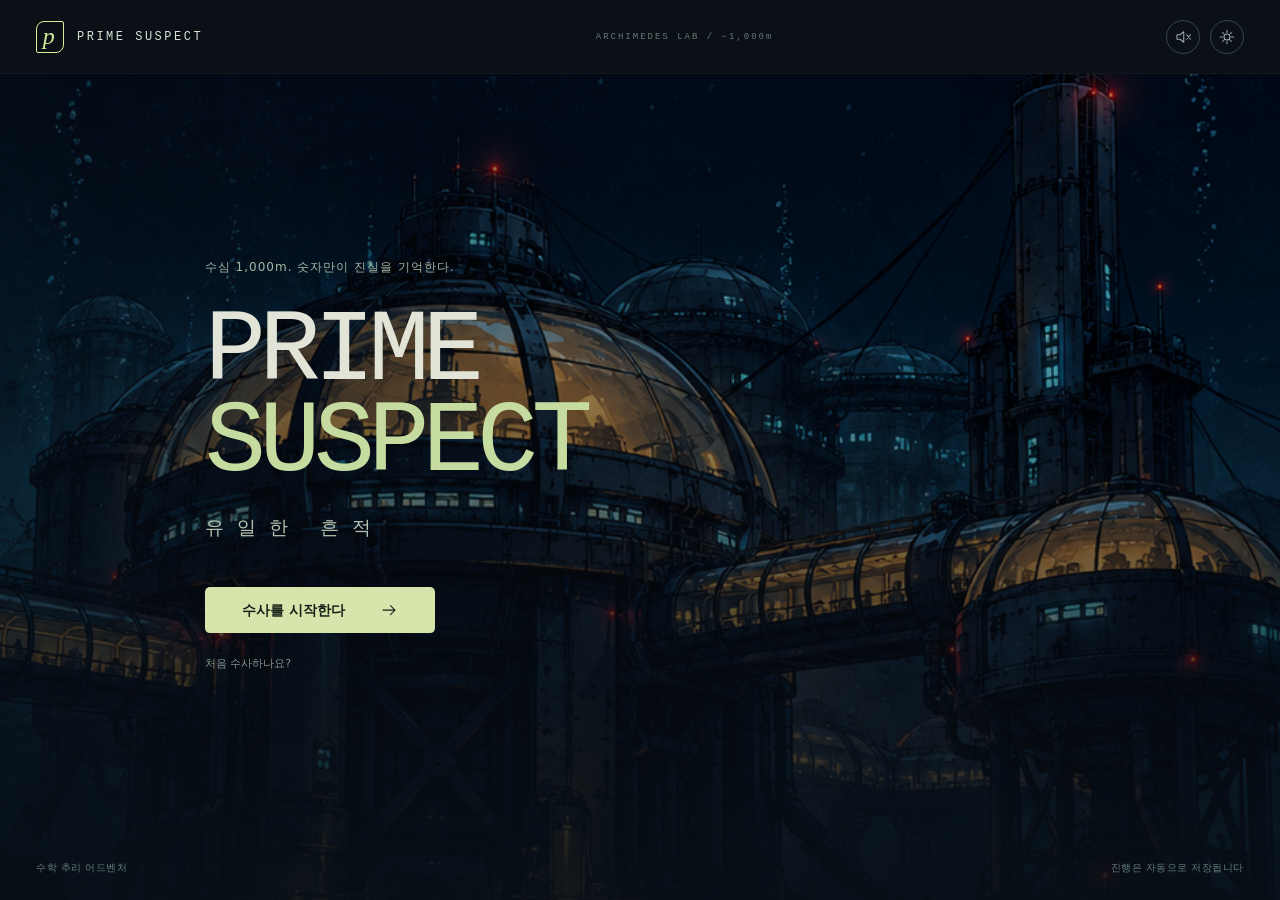
==== commit c11d47dc: "Integrate tech-noir artwork and gesture-gated audio into gameplay" ====
--- a/PrimeSuspect.html
+++ b/PrimeSuspect.html
@@ -87,6 +87,47 @@
 
 @media(max-width:760px){.dialogue-controls:has(.deduction-label) .dialogue-left{display:none}.dialogue-controls:has(.deduction-label) .dialogue-right{margin-left:auto}}
 
+/* Production art: keep all game labels and numeric evidence as selectable HTML. */
+.scene-background{position:absolute;inset:0;width:100%;height:100%;object-fit:cover;object-position:center;z-index:1}
+.scene-background~:not(.room-vignette){display:none}
+.scene-background[hidden]~:not(.room-vignette){display:block}
+.room-art .room-vignette{z-index:2;background:linear-gradient(0deg,#080f17e8,transparent 68%),linear-gradient(90deg,#080f1760,transparent 70%)}
+.title-screen .scene-background{object-position:center 42%;filter:brightness(.7)}
+.scene-figure .portrait-asset{height:100%;width:100%;max-width:none;opacity:1}
+.person-choice .portrait-asset{height:100%;width:100%;object-fit:contain;object-position:center bottom}
+.scene-location,.scene-caption{text-shadow:0 2px 6px #000;color:#c3d1d4}
+.evidence-art{display:inline-flex;position:relative;align-items:center;justify-content:center;width:78px;height:78px;vertical-align:middle}
+.evidence-art img{width:100%;height:100%;object-fit:contain}
+.evidence-art.large{display:flex;width:min(240px,70vw);height:200px;margin:12px auto}
+.evidence-art .asset-data{position:absolute;bottom:5%;left:50%;transform:translateX(-50%);white-space:nowrap;font:10px var(--mono);padding:4px 6px;background:#0b132bef;border:1px solid #637f8c;color:#f0f6ef;border-radius:3px}
+.evidence-art.large .asset-data{font-size:15px}
+.focus-card-slot>.evidence-art{width:160px;height:105px}
+.focus-card-slot>.evidence-art .asset-data{font-size:12px;bottom:0}
+.evidence-icon:has(.evidence-art){height:78px;margin-bottom:8px}
+.notebook-entry>.evidence-art{float:right;margin:0 0 8px 12px}
+.scene-map .room-number{background:none;border:0;box-shadow:none;width:48px;height:48px}
+.scene-map .room-number img{display:block;width:100%;height:100%}
+.scene-map .map{background-color:#0b132b;background-image:linear-gradient(#54708219 1px,transparent 1px),linear-gradient(90deg,#54708219 1px,transparent 1px);background-size:24px 24px;border:1px solid #54708266;border-radius:6px}
+.resolution-portrait{float:right;width:150px;height:165px;margin:12px 0 12px 18px}
+.resolution-portrait .portrait-stage{height:100%;background:transparent}
+.resolution-portrait img{width:100%;height:100%;object-fit:contain}
+.resolution-portrait .person-name,.resolution-portrait .portrait-id,.resolution-portrait .emotion,.resolution-portrait .crosshair,.resolution-portrait .placeholder-label{display:none}
+.resolution-dialog .dialog-actions{clear:both}
+/* Code-owned values sit in the generated chip's blank value slot. */
+.focused-decoder .factor-chip{background:transparent url('assets/ui-kit/assets/ui_block_even.svg') center/100% 100% no-repeat;border:0;border-radius:0;min-width:110px;min-height:80px;padding:27px 15px 7px}
+.focused-decoder .factor-chip.odd{background-image:url('assets/ui-kit/assets/ui_block_odd.svg')}
+.focused-decoder .factor-chip.unknown{background-image:url('assets/ui-kit/assets/ui_block_prime_state.svg')}
+.focused-decoder .factor-chip small{display:none}
+#proof-button{background:#451e2b url('assets/ui-kit/assets/ui_btn_contradict_idle.svg') center/100% 100% no-repeat;color:#fff;border:0;min-height:56px;padding:15px 22px;text-shadow:0 1px 3px #000}
+#proof-button:disabled{background-image:url('assets/ui-kit/assets/ui_btn_contradict_disabled.svg')}
+#proof-button:focus-visible{outline:3px solid #00f5d4;outline-offset:3px}
+.scan-flash{position:relative}.scan-flash:after{content:'';position:absolute;inset:0;background:url('assets/ui-kit/assets/vfx_prime_slash.svg') center/contain no-repeat;pointer-events:none;animation:art-slash .45s ease-out forwards}@keyframes art-slash{from{opacity:.8}to{opacity:0}}
+#proof-button{min-width:190px}.proof-label{display:flex;align-items:center;justify-content:center;position:relative;width:85%;min-height:28px;background:#0b132b;color:inherit;white-space:nowrap}
+@media(max-width:600px){.resolution-portrait{width:100px;height:120px;margin-left:10px}.evidence-art{width:65px;height:65px}.evidence-icon:has(.evidence-art){height:65px}.focused-decoder .factor-chip{min-width:92px;min-height:72px;padding-top:27px}.scene-figure .portrait-asset{mask-image:linear-gradient(180deg,black 85%,transparent)}#proof-button{padding:12px 16px;min-height:52px}.scene-map .room-number{width:43px;height:43px}}
+@media(prefers-reduced-motion:reduce){.scan-flash:after{display:none}.scene-figure{transition:none}}
+
+.scene-map .room-number{position:relative}.map-value{position:absolute;inset:23%;display:flex;align-items:center;justify-content:center;background:#0b132b;color:#e7eff7;font:20px var(--mono)}
+
 </style>
 </head>
 <body>
@@ -95,17 +136,175 @@
   <dialog id="dialog" aria-labelledby="dialog-title"></dialog>
   <noscript>이 게임은 JavaScript가 필요합니다. 브라우저에서 JavaScript를 허용해 주세요.</noscript>
 <script>
-/* 나중에 받은 이미지/음원 파일을 assets 폴더에 넣고 아래 경로를 채우세요.
-   예: park: 'assets/portraits/park.webp'
-   빈 경로와 누락된 이미지는 내장 임시 실루엣으로 표시됩니다. */
+/* Runtime paths. Keep originals; load only the current scene and discovered evidence. */
 window.PS_ASSETS = {
-  portraits: {
-    park: '', choi: '', han: '', kim: '', lee: '', kang: '',
-    oh: '', jung: '', song: '', yoon: '', baek: ''
+  "portraits": {
+    "park": "assets/portraits/char_c1_park_neutral.png",
+    "choi": "assets/portraits/char_c1_choi_neutral.png",
+    "han": "assets/portraits/char_c1_han_neutral.png",
+    "kim": "assets/portraits/char_c2_kim_neutral.png",
+    "lee": "assets/portraits/char_c2_lee_neutral.png",
+    "kang": "assets/portraits/char_c2_kang_neutral.png",
+    "oh": "assets/portraits/char_c3_oh_neutral.png",
+    "jung": "assets/portraits/char_c3_jung_neutral.png",
+    "song": "assets/portraits/char_c4_song_neutral.png",
+    "yoon": "assets/portraits/char_c4_yoon_neutral.png",
+    "baek": "assets/portraits/char_c4_baek_neutral.png"
   },
-  backgrounds: { lab: '' },
-  audio: { scan: '', success: '', error: '' }
+  "expressions": {
+    "park": {
+      "shaken": "assets/portraits/char_c1_park_shaken.png",
+      "neutral": "assets/portraits/char_c1_park_neutral.png",
+      "averted": "assets/portraits/char_c1_park_averted.png"
+    },
+    "choi": {
+      "relieved": "assets/portraits/char_c1_choi_relieved.png",
+      "shaken": "assets/portraits/char_c1_choi_shaken.png",
+      "neutral": "assets/portraits/char_c1_choi_neutral.png"
+    },
+    "han": {
+      "sneer": "assets/portraits/char_c1_han_sneer.png",
+      "breakdown": "assets/portraits/char_c1_han_breakdown.png",
+      "shaken": "assets/portraits/char_c1_han_shaken.png",
+      "neutral": "assets/portraits/char_c1_han_neutral.png"
+    },
+    "kim": {
+      "shaken": "assets/portraits/char_c2_kim_shaken.png",
+      "neutral": "assets/portraits/char_c2_kim_neutral.png",
+      "relieved": "assets/portraits/char_c2_kim_relieved.png"
+    },
+    "lee": {
+      "neutral": "assets/portraits/char_c2_lee_neutral.png",
+      "relieved": "assets/portraits/char_c2_lee_relieved.png",
+      "shaken": "assets/portraits/char_c2_lee_shaken.png"
+    },
+    "kang": {
+      "calculating": "assets/portraits/char_c2_kang_calculating.png",
+      "shaken": "assets/portraits/char_c2_kang_shaken.png",
+      "breakdown": "assets/portraits/char_c2_kang_breakdown.png",
+      "neutral": "assets/portraits/char_c2_kang_neutral.png"
+    },
+    "oh": {
+      "neutral": "assets/portraits/char_c3_oh_neutral.png",
+      "defeated": "assets/portraits/char_c3_oh_defeated.png",
+      "shaken": "assets/portraits/char_c3_oh_shaken.png",
+      "sneer": "assets/portraits/char_c3_oh_sneer.png"
+    },
+    "jung": {
+      "shaken": "assets/portraits/char_c3_jung_shaken.png",
+      "neutral": "assets/portraits/char_c3_jung_neutral.png",
+      "guilty": "assets/portraits/char_c3_jung_guilty.png"
+    },
+    "song": {
+      "neutral": "assets/portraits/char_c4_song_neutral.png",
+      "excuse": "assets/portraits/char_c4_song_excuse.png",
+      "relieved": "assets/portraits/char_c4_song_relieved.png",
+      "shaken": "assets/portraits/char_c4_song_shaken.png"
+    },
+    "yoon": {
+      "shaken": "assets/portraits/char_c4_yoon_shaken.png",
+      "neutral": "assets/portraits/char_c4_yoon_neutral.png",
+      "resolute": "assets/portraits/char_c4_yoon_resolute.png"
+    },
+    "baek": {
+      "breakdown": "assets/portraits/char_c4_baek_breakdown.png",
+      "neutral": "assets/portraits/char_c4_baek_neutral.png",
+      "shaken": "assets/portraits/char_c4_baek_shaken.png",
+      "sneer": "assets/portraits/char_c4_baek_sneer.png"
+    }
+  },
+  "backgrounds": {
+    "title": "assets/backgrounds/bg_title.png",
+    "1": "assets/backgrounds/bg_c1_office.png",
+    "2": "assets/backgrounds/bg_c2_biochem.png",
+    "3": "assets/backgrounds/bg_c3_vault.png",
+    "4": "assets/backgrounds/bg_c4_core.png"
+  },
+  "items": {
+    "manual": "assets/items/item_manual_book.png",
+    "vent": "assets/items/item_vent_grate.png",
+    "backup": "assets/items/item_snapshot_log.png",
+    "drain": "assets/items/item_fluorescent_drain.png",
+    "retina": "assets/items/item_retina_scanner.png",
+    "lounge": "assets/items/item_central_lounge.png",
+    "coil": "assets/items/item_magnetic_coil.png",
+    "aed": "assets/items/item_aed_discharged.png",
+    "hatch": "assets/items/item_escape_hatch.png",
+    "card": "assets/items/item_keycard_normal.png",
+    "burntCard": "assets/items/item_keycard_1009.png"
+  },
+  "audio": {
+    "scan": "assets/audio/prototypes/sfx_factor_split_ok.wav",
+    "swipe": "assets/audio/prototypes/sfx_card_swipe.wav",
+    "success": "assets/audio/prototypes/sfx_logic_break.wav",
+    "error": "assets/audio/prototypes/batch2/sfx_penalty_wrong.wav",
+    "hold": "assets/audio/prototypes/batch2/sfx_statement_lock.wav",
+    "swap": "assets/audio/prototypes/batch2/sfx_card_swap.wav",
+    "offset": "assets/audio/prototypes/batch2/sfx_noise_adjust.wav",
+    "match": "assets/audio/prototypes/batch2/sfx_snapshot_match.wav"
+  },
+  "music": {
+    "investigation": "assets/audio/prototypes/batch2/bgm_deep_sea_investigation.ogg",
+    "interrogation": "assets/audio/prototypes/batch2/bgm_interrogation_base.ogg",
+    "pursuit": "assets/audio/prototypes/batch2/bgm_prime_pursuit.ogg",
+    "revealed": "assets/audio/prototypes/batch2/bgm_trick_revealed.ogg"
+  }
 };
+
+/* Small gesture-gated media controller. No network services, autoplay, or blocking audio errors. */
+(function (root) {
+  'use strict';
+  root.PSMedia = {
+    create(assets) {
+      let enabled=false, unlocked=false, track='', music=null;
+      const attempts=new WeakMap();
+      const effects=new Set();
+      const visible=()=>!root.document.hidden;
+      const allowed=()=>enabled&&unlocked&&visible();
+      function pauseAudio(audio) { const attempt=attempts.get(audio);if(attempt)attempt.retired=true;audio.pause(); }
+      function stopEffects() { for(const audio of effects){pauseAudio(audio);audio.currentTime=0;} effects.clear(); }
+      function pause() { if(music)pauseAudio(music); stopEffects(); }
+      function play(audio) {
+        const attempt={retired:false};attempts.set(audio,attempt);
+        try {
+          const result=audio.play();
+          if(result?.then)result.then(()=>{
+            // A late browser play promise must not restart a muted/hidden/replaced track.
+            if(attempts.get(audio)!==attempt)return; // A newer play owns this same element now.
+            if(attempt.retired||!allowed()||(audio!==music&&!effects.has(audio)))audio.pause();
+          }).catch(()=>{});
+        } catch (_) { /* Unsupported codecs and blocked audio do not interrupt play. */ }
+      }
+      function sync(on, nextTrack) {
+        enabled=Boolean(on);
+        if(track!==nextTrack) {
+          pause();track=nextTrack;music=null;
+          if(assets.music?.[track]) {
+            music=new root.Audio(assets.music[track]);music.loop=true;music.volume=.14;music.preload='none';
+          }
+        }
+        if(!allowed()){pause();return;}
+        if(music?.paused)play(music);
+      }
+      const controller={
+        unlock() { unlocked=true; },
+        sync,
+        effect(kind) {
+          if(!allowed()||!assets.audio?.[kind])return;
+          // Bound repeated taps: no unbounded stack of overlapping one-shots.
+          if(effects.size>=3){const oldest=effects.values().next().value;pauseAudio(oldest);effects.delete(oldest);}
+          const audio=new root.Audio(assets.audio[kind]);audio.volume=.3;audio.preload='none';effects.add(audio);
+          const done=()=>effects.delete(audio);
+          audio.addEventListener('ended',done,{once:true});audio.addEventListener('error',done,{once:true});play(audio);
+        },
+        stop() { enabled=false;pause(); }
+      };
+      root.document.addEventListener('visibilitychange',()=>sync(enabled,track));
+      root.addEventListener('pagehide',()=>pause());
+      return controller;
+    }
+  };
+})(window);
 
 /* DOM과 분리한 계산 및 논리 검증. 카드 수치는 안전한 양의 정수만 허용합니다. */
 (function (root) {
@@ -369,29 +568,39 @@
   function add(list, item) { if (!list.includes(item)) list.push(item); }
   function flag(item) { add(game().flags,item); }
   function save() { try { localStorage.setItem(SAVE_KEY,JSON.stringify(state)); storageOK=true; } catch (_) { storageOK=false; } }
-  let toastTimer, flash = '', audioContext;
+  let toastTimer, flash = '';
   function toast(message) {
     const node=document.getElementById('toast'); node.textContent=message; node.classList.add('visible');
     clearTimeout(toastTimer); toastTimer=setTimeout(()=>node.classList.remove('visible'),3000);
   }
-  function sound(kind) {
-    if (!state.sound) return;
-    if (assets.audio[kind]) { const a=new Audio(assets.audio[kind]); a.volume=.3; a.play().catch(()=>{}); return; }
-    try {
-      audioContext ||= new (window.AudioContext||window.webkitAudioContext)();
-      if (audioContext.state==='suspended') audioContext.resume();
-      const t=audioContext.currentTime, oscillator=audioContext.createOscillator(), gain=audioContext.createGain();
-      oscillator.type=kind==='error'?'triangle':'sine'; oscillator.frequency.setValueAtTime(kind==='success'?660:kind==='scan'?420:155,t);
-      oscillator.frequency.exponentialRampToValueAtTime(kind==='success'?990:kind==='scan'?880:100,t+.16);
-      gain.gain.setValueAtTime(.035,t); gain.gain.exponentialRampToValueAtTime(.001,t+.25);
-      oscillator.connect(gain); gain.connect(audioContext.destination); oscillator.start(t); oscillator.stop(t+.26);
-    } catch (_) { /* 무음 환경에서도 게임은 계속된다. */ }
-  }
-  function portrait(p,forceFallback=false) {
+  const media = window.PSMedia.create(assets);
+  function sound(kind) { media.effect(kind); }
+  function syncMedia() {
+    const track = ui.resolution || game().solved ? 'revealed' :
+      !state.started || !game().openingDone || ['map','decoder','evidence'].includes(ui.panel) ? 'investigation' :
+      game().step > 0 ? 'pursuit' : 'interrogation';
+    media.sync(state.sound, track);
+  }
+  function expression(p) {
+    const g=game(), completed=g.log.map(Number).map(i=>data().steps[i]).filter(Boolean);
+    if(ui.resolution?.person===p.id)return ui.resolution.expression;
+    if(g.solved)return ({han:'breakdown',kang:'breakdown',oh:'defeated',jung:'guilty',baek:'breakdown',park:'averted',yoon:'resolute'})[p.id] || 'relieved';
+    if(completed.some(s=>s.type!=='matching'&&s.suspect===p.id))return p.id==='park'?'averted':p.id==='song'?'relieved':'shaken';
+    return 'neutral';
+  }
+  function portraitPath(p, forced) {
+    return assets.expressions[p.id]?.[forced || expression(p)] || assets.portraits[p.id];
+  }
+  function evidenceArt(id, large=false) {
+    const path=assets.items[id]; if(!path)return '';
+    const label=id==='backup'?'150 · 1,470 · 7,098':id==='aed'?'0%':id==='burntCard'?'1,009':'';
+    return `<span class="evidence-art ${large?'large':''}"><img src="${esc(path)}" alt="" loading="lazy" decoding="async">${label?`<span class="asset-data">${label}</span>`:''}</span>`;
+  }
+  function portrait(p,forceFallback=false,forcedExpression) {
     const n=data().suspects.indexOf(p), unique=`portrait-${p.id}`;
     const svg=`<svg class="person" viewBox="0 0 220 210" aria-hidden="true"><defs><linearGradient id="${unique}" x1="0" y1="0" x2="1" y2="1"><stop stop-color="#677e82"/><stop offset=".6" stop-color="#2a3d47"/><stop offset="1" stop-color="#14232d"/></linearGradient></defs><path d="M22 216q3-55 54-65l13-22h42l13 22q49 8 54 65" fill="url(#${unique})"/><path d="m88 144 22 29 23-29-2-18H90z" fill="#354a54"/><path d="M71 70q0-48 39-48t39 48l-6 40q-8 28-33 29t-33-29z" fill="url(#${unique})"/><path d="M70 77q-7-32 9-50 27-29 57-3 22 12 13 53l-9-21q-27 1-44-13-11 17-26 15z" fill="#14232d"/><path d="m87 148 23 25-16 19-15-40m54-4-23 25 16 19 15-40" fill="#1c303a"/><path d="m108 174-4 36h13l-5-36" fill="#5d726b"/>${n===1?'<path d="M77 78h26v15H78zm40 0h26v15h-26zm-14 5h14" stroke="#8c9da1" fill="none"/>':''}</svg>`;
-    const hasAsset=assets.portraits[p.id]&&!forceFallback;
-    return `<div class="portrait-stage"><div class="crosshair"></div><span class="portrait-id">SUBJECT 0${n+1} / INTERROGATION</span>${hasAsset?`<img class="portrait-asset" src="${esc(assets.portraits[p.id])}" alt="${p.name}의 초상" data-fallback="${p.id}">`:svg}<span class="placeholder-label">${hasAsset?'':'VISUAL SIGNAL LOST'}</span><div class="person-name"><strong>${p.name}</strong><small>${p.role}</small></div><span class="emotion"><i class="status-dot"></i>${p.tone}</span></div>`;
+    const source=portraitPath(p,forcedExpression),hasAsset=source&&!forceFallback;
+    return `<div class="portrait-stage"><div class="crosshair"></div><span class="portrait-id">SUBJECT 0${n+1} / INTERROGATION</span>${hasAsset?`<img class="portrait-asset" src="${esc(source)}" alt="${p.name}의 초상" decoding="async" data-fallback="${p.id}">`:svg}<span class="placeholder-label">${hasAsset?'':'VISUAL SIGNAL LOST'}</span><div class="person-name"><strong>${p.name}</strong><small>${p.role}</small></div><span class="emotion"><i class="status-dot"></i>${p.tone}</span></div>`;
   }
   function evidenceItems() {
     const c=data(),g=game();
@@ -444,7 +653,8 @@
     return `<header class="scene-header" ${ui.panel?'inert':''}><button class="scene-brand" data-action="home" aria-label="프라임 서스펙트 홈"><span class="brand-symbol">p</span><span>PRIME SUSPECT</span></button>${state.started?`<button class="chapter-button" data-action="panel" data-value="cases"><span class="mono">CASE 0${c.id}</span><span>${c.title}</span><span class="chapter-dots">•••</span></button>`:'<span class="depth-label">ARCHIMEDES LAB / −1,000m</span>'}<div class="scene-header-actions"><button class="icon-button" data-action="sound" aria-label="${state.sound?'사운드 끄기':'사운드 켜기'}" aria-pressed="${state.sound}">${icon(state.sound?'sound':'mute')}</button><button class="icon-button" data-action="settings" aria-label="설정">${icon('settings')}</button></div></header>`;
   }
   function roomArt() {
-    return `<div class="room-art" aria-hidden="true"><div class="ceiling-light"></div><div class="light-cone"></div><div class="wall-panel left-wall"></div><div class="wall-panel right-wall"></div><div class="scene-door"><span>${data().id===4?'07':'13'}</span><i></i></div><div class="wall-vent"></div><div class="room-console"><i></i><i></i><i></i></div><div class="floor-grid"></div><div class="room-vignette"></div></div>`;
+    const background=state.started?assets.backgrounds[data().id]:assets.backgrounds.title;
+    return `<div class="room-art" aria-hidden="true">${background?`<img class="scene-background" src="${esc(background)}" alt="" decoding="async" fetchpriority="high">`:""}<div class="ceiling-light"></div><div class="light-cone"></div><div class="wall-panel left-wall"></div><div class="wall-panel right-wall"></div><div class="scene-door"><span>${data().id===4?'07':'13'}</span><i></i></div><div class="wall-vent"></div><div class="room-console"><i></i><i></i><i></i></div><div class="floor-grid"></div><div class="room-vignette"></div></div>`;
   }
   function landing() {
     const progress=state.cases.some(c=>c.scanned.length||c.step);
@@ -473,7 +683,7 @@
   function mapPanel() {
     const c=data(),g=game(),roomBy=p=>c.rooms.find(r=>r.p===p);
     const line=(a,b,special=false)=>{const r=roomBy(a),q=roomBy(b);return `<path class="${special?'special-line':''}" d="M${r.x} ${r.y} ${special?'Q'+(r.x+20)+' '+((r.y+q.y)/2):'L'} ${q.x} ${q.y}"/>`;};
-    return `<section class="scene-map" aria-label="현장 지도"><p class="tool-lead">조사할 방을 선택하세요.</p><div class="map case-${c.id}"><svg class="connections" viewBox="0 0 100 100" preserveAspectRatio="none" aria-hidden="true">${c.edges.map(e=>line(...e)).join('')}${c.special?line(c.special.from,c.special.to,true):''}</svg>${c.rooms.map(r=>`<button class="room ${r.crime?'crime':''} ${g.clues.includes(r.clue)?'discovered':''}" style="left:${r.x}%;top:${r.y}%" data-action="room" data-value="${r.p}" aria-label="게이트 ${r.p}, ${r.name}${r.crime?', 범행 현장':''}"><span class="room-number">${r.p}</span><span class="room-name">${r.name}</span>${r.crime?'<span class="crime-caption">범행 현장</span>':''}</button>`).join('')}${c.special?`<button class="special-button" data-action="clue" data-value="${c.special.clue}">${c.special.label}</button>`:''}</div><p class="map-instruction"><i class="legend-square crime"></i> 범행 현장 <i class="legend-square clue"></i> 조사 완료</p></section>`;
+    return `<section class="scene-map" aria-label="현장 지도"><p class="tool-lead">조사할 방을 선택하세요.</p><div class="map case-${c.id}"><svg class="connections" viewBox="0 0 100 100" preserveAspectRatio="none" aria-hidden="true">${c.edges.map(e=>line(...e)).join('')}${c.special&&g.clues.includes(c.special.clue)?line(c.special.from,c.special.to,true):''}</svg>${c.rooms.map(r=>`<button class="room ${r.crime?'crime':''} ${g.clues.includes(r.clue)?'discovered':''}" style="left:${r.x}%;top:${r.y}%" data-action="room" data-value="${r.p}" aria-label="게이트 ${r.p}, ${r.name}${r.crime?', 범행 현장':''}"><span class="room-number"><img src="assets/ui-kit/assets/ui_map_node_prime_${r.p}_${g.clues.includes(r.clue)?'active':r.crime?'attention':'default'}.svg" alt="" width="48" height="48"><span class="map-value">${r.p}</span></span><span class="room-name">${r.name}</span>${r.crime?'<span class="crime-caption">범행 현장</span>':''}</button>`).join('')}${c.special&&g.clues.includes(c.special.clue)?`<button class="special-button" data-action="clue" data-value="${c.special.clue}">${c.special.label}</button>`:''}</div><p class="map-instruction"><i class="legend-square crime"></i> 범행 현장 <i class="legend-square clue"></i> 조사 완료</p></section>`;
   }
   function cardPicker() {
     const c=data(),g=game();
@@ -497,12 +707,12 @@
     if(c.id===4)modules.push(['offset','±1 보정']);
     if(!modules.some(m=>m[0]===g.module))g.module='factor';
     const individual=['factor','offset'].includes(g.module);
-    return `<section class="focused-decoder" aria-label="팩터 디코더"><div class="decoder-tabs" role="tablist" aria-label="디코더 모듈">${modules.map(([id,label])=>`<button class="decoder-tab ${id===g.module?'active':''}" data-action="module" data-value="${id}" role="tab" aria-selected="${id===g.module}">${label}</button>`).join('')}</div>${individual?`${cardPicker()}<div class="focus-card-slot"><span class="eyebrow">${p.name}의 마그네틱 키카드</span><strong>${fmt(p.card)}</strong>${!g.scanned.includes(p.id)?'<button class="primary" data-action="scan" id="scan-button">카드를 스캔한다 →</button>':'<span class="scan-complete">✓ 분석 완료</span>'}</div>`:''}<div class="focused-tool">${{factor:factors,timeline:timeline,gcd:gcdPanel,swap:swapPanel,offset:offsetPanel}[g.module]()}</div>${evidenceItems().length&&step().type!=='matching'?'<button class="evidence-shortcut" data-action="panel" data-value="evidence">분석한 기록을 증거로 제시하기 →</button>':''}</section>`;
+    return `<section class="focused-decoder" aria-label="팩터 디코더"><div class="decoder-tabs" role="tablist" aria-label="디코더 모듈">${modules.map(([id,label])=>`<button class="decoder-tab ${id===g.module?'active':''}" data-action="module" data-value="${id}" role="tab" aria-selected="${id===g.module}">${label}</button>`).join('')}</div>${individual?`${cardPicker()}<div class="focus-card-slot">${evidenceArt(c.id===4&&p.id==='baek'?'burntCard':'card')}<span class="eyebrow">${p.name}의 마그네틱 키카드</span><strong>${fmt(p.card)}</strong>${!g.scanned.includes(p.id)?'<button class="primary" data-action="scan" id="scan-button">카드를 스캔한다 →</button>':'<span class="scan-complete">✓ 분석 완료</span>'}</div>`:''}<div class="focused-tool">${{factor:factors,timeline:timeline,gcd:gcdPanel,swap:swapPanel,offset:offsetPanel}[g.module]()}</div>${evidenceItems().length&&step().type!=='matching'?'<button class="evidence-shortcut" data-action="panel" data-value="evidence">분석한 기록을 증거로 제시하기 →</button>':''}</section>`;
   }
   function evidencePanel() {
     const c=data(),g=game(),s=step(),items=evidenceItems(),held=heldText();
     if(s.type==='matching'&&!g.solved)return '<div class="tool-empty"><span class="large-tool-symbol">◷</span><h3>먼저 익명 기록의 주인을 찾자.</h3><button class="primary" data-action="start-matching">스냅샷 분석하기 →</button></div>';
-    return `<section class="focused-evidence" aria-label="증거 제시">${held?`<blockquote class="held-quote"><small>반박할 ${s.options?'추리':'증언'}</small><p>“${held}”</p></blockquote>`:'<p class="tool-lead">증언을 듣고 「잠깐」으로 멈춰 세우세요.</p>'}${items.length?`<div class="evidence-grid">${items.map(e=>`<div class="evidence-tile ${g.evidence.includes(e.id)?'selected':''}"><button class="evidence-pick" data-action="evidence" data-value="${e.id}" aria-pressed="${g.evidence.includes(e.id)}"><span class="evidence-icon">${icon(e.source==='현장'?'clue':'scan')}</span><strong>${e.title}</strong><small>${e.short}</small><i>${g.evidence.includes(e.id)?'✓':'＋'}</i></button><button class="evidence-detail" data-action="evidence-info" data-value="${e.id}" aria-label="${e.title} 상세">상세</button></div>`).join('')}</div>`:'<div class="evidence-empty"><span class="large-tool-symbol">?</span><h3>아직 연결할 증거가 없다.</h3><p>카드를 분석하거나 현장을 조사해 보자.</p><div><button class="secondary" data-action="panel" data-value="map">현장 조사</button><button class="primary" data-action="panel" data-value="decoder">카드 분석</button></div></div>'}${g.feedback?`<p class="proof-feedback" role="alert">${g.feedback}</p>`:''}<div class="evidence-submit"><span>${g.solved?'해결한 사건':`증거 <b>${g.evidence.length}</b> / ${s.evidence.length}`}</span>${g.solved?'<button class="secondary" data-action="notebook">해결 기록 보기</button>':held?`<button class="primary" data-action="present" id="proof-button" ${g.evidence.length!==s.evidence.length?'disabled':''}>이 증거를 제시한다 ${icon('arrow')}</button>`:'<button class="primary" data-action="panel-close">증언을 들으러 간다 →</button>'}</div></section>`;
+    return `<section class="focused-evidence" aria-label="증거 제시">${held?`<blockquote class="held-quote"><small>반박할 ${s.options?'추리':'증언'}</small><p>“${held}”</p></blockquote>`:'<p class="tool-lead">증언을 듣고 「잠깐」으로 멈춰 세우세요.</p>'}${items.length?`<div class="evidence-grid">${items.map(e=>`<div class="evidence-tile ${g.evidence.includes(e.id)?'selected':''}"><button class="evidence-pick" data-action="evidence" data-value="${e.id}" aria-pressed="${g.evidence.includes(e.id)}"><span class="evidence-icon">${evidenceArt(e.id)||icon(e.source==='현장'?'clue':'scan')}</span><strong>${e.title}</strong><small>${e.short}</small><i>${g.evidence.includes(e.id)?'✓':'＋'}</i></button><button class="evidence-detail" data-action="evidence-info" data-value="${e.id}" aria-label="${e.title} 상세">상세</button></div>`).join('')}</div>`:'<div class="evidence-empty"><span class="large-tool-symbol">?</span><h3>아직 연결할 증거가 없다.</h3><p>카드를 분석하거나 현장을 조사해 보자.</p><div><button class="secondary" data-action="panel" data-value="map">현장 조사</button><button class="primary" data-action="panel" data-value="decoder">카드 분석</button></div></div>'}${g.feedback?`<p class="proof-feedback" role="alert">${g.feedback}</p>`:''}<div class="evidence-submit"><span>${g.solved?'해결한 사건':`증거 <b>${g.evidence.length}</b> / ${s.evidence.length}`}</span>${g.solved?'<button class="secondary" data-action="notebook">해결 기록 보기</button>':held?`<button class="primary" data-action="present" id="proof-button" ${g.evidence.length!==s.evidence.length?'disabled':''} aria-label="모순 제시!"> <span class="proof-label">모순 제시!</span></button>`:'<button class="primary" data-action="panel-close">증언을 들으러 간다 →</button>'}</div></section>`;
   }
   function peoplePanel() {
     return `<div class="people-grid">${data().suspects.map(p=>`<button class="person-choice ${speaker().id===p.id?'active':''}" data-action="speaker" data-value="${p.id}">${portrait(p)}<strong>${p.name}</strong><small>${p.role}</small><span>증언을 듣는다 →</span></button>`).join('')}</div>`;
@@ -523,7 +733,7 @@
     const key=active?.matches('[data-action]')?{action:active.dataset.action,value:active.dataset.value}:null;
     document.body.classList.add('focus-mode');
     app.innerHTML=state.started?`<div class="focus-game">${header()}${scene()}${workbench()}</div>`:landing();
-    if(assets.backgrounds.lab){const art=app.querySelector('.room-art');if(art)art.style.backgroundImage=`linear-gradient(#0b111780,#0b1117d9),url("${assets.backgrounds.lab.replace(/["\\\n\r]/g,'')}")`;}
+    syncMedia();
     flash='';
     const target=focusId?document.getElementById(focusId):null;
     if(target&&!target.closest('[inert]'))target.focus({preventScroll:true});
@@ -541,8 +751,10 @@
   function resolution() {
     const r=ui.resolution;if(!r)return;
     const last=r.index===r.pages.length-1;
-    showDialog(`<div class="resolution-label">${r.finished?'사건 해결':'모순 발견'}<span>${r.index+1} / ${r.pages.length}</span></div>${r.index===0?`<div class="resolution-symbol">${r.finished?'∎':'≠'}</div><h2>${r.title}</h2>`:'<h2>흔적이 이어진다.</h2>'}<p class="resolution-text">${r.pages[r.index]}</p><div class="dialog-actions">${!last?'<button class="primary" data-action="resolution-next">계속 →</button>':r.finished&&data().id<4?'<button class="secondary" data-action="close">기록에 남긴다</button><button class="primary" data-action="next-case">다음 사건 →</button>':`<button class="primary" data-action="close">${r.finished?'수사를 마친다':'심문을 계속한다'} →</button>`}</div>`,null,true);
+    const subject=data().suspects.find(p=>p.id===r.person);
+    showDialog(`${subject?`<div class="resolution-portrait">${portrait(subject,false,r.expression)}</div>`:""}<div class="resolution-label">${r.finished?'사건 해결':'모순 발견'}<span>${r.index+1} / ${r.pages.length}</span></div>${r.index===0?`<div class="resolution-symbol">${r.finished?'∎':'≠'}</div><h2>${r.title}</h2>`:'<h2>흔적이 이어진다.</h2>'}<p class="resolution-text">${r.pages[r.index]}</p><div class="dialog-actions">${!last?'<button class="primary" data-action="resolution-next">계속 →</button>':r.finished&&data().id<4?'<button class="secondary" data-action="close">기록에 남긴다</button><button class="primary" data-action="next-case">다음 사건 →</button>':`<button class="primary" data-action="close">${r.finished?'수사를 마친다':'심문을 계속한다'} →</button>`}</div>`,null,true);
     dialog.classList.add('resolution-dialog');
+    syncMedia();
   }
 
   let dialogCallback = null;
@@ -553,7 +765,7 @@
     const title=dialog.querySelector('h2');if(title)title.id='dialog-title';
     dialog.dataset.mandatory=mandatory?'true':'false'; dialogCallback=callback; dialog.showModal();
   }
-  function closeDialog() { dialog.close(); ui.resolution=null; const callback=dialogCallback; dialogCallback=null; if(callback)callback(); }
+  function closeDialog() { dialog.close(); ui.resolution=null; const callback=dialogCallback; dialogCallback=null; if(callback)callback(); render(); }
   function modalTop(label) { return `<div class="dialog-top"><span class="eyebrow">${label}</span><button class="icon-button" data-action="close" aria-label="닫기">${icon('close')}</button></div>`; }
   function help() {
     showDialog(`${modalTop('수사 가이드')}<h2>듣고, 의심하고, 제시한다.</h2><div class="help-rule"><span>01</span><p><b>다음 증언 → 잠깐.</b>한 문장씩 듣다가, 의심되는 말에서 멈춰 세우세요.</p></div><div class="help-rule"><span>02</span><p><b>필요한 도구만 열어 조사합니다.</b>현장 지도와 팩터 디코더는 아래에 있습니다. 닫으면 멈췄던 증언으로 돌아옵니다.</p></div><div class="help-rule"><span>03</span><p><b>증거를 고르고 제시합니다.</b>증언과 모순되는 기록과 현장 단서를 연결하세요. 틀려도 다시 시도할 수 있습니다.</p></div><p style="font-size:11px">문을 통과할 때마다 게이트의 소수가 곱해집니다. 왕복은 짝수 지수, 방문 순서는 추가 증거로 판단합니다.</p><div class="dialog-actions"><button class="primary" data-action="close">수사를 시작하자 ${icon('arrow')}</button></div>`);
@@ -562,12 +774,12 @@
     const r=data().rooms.find(r=>r.p===Number(value)); if(!r)return;
     const clue=data().clues.find(c=>c.id===r.clue);
     if(clue){add(game().clues,clue.id);save();render();}
-    showDialog(`${modalTop(clue?'단서 발견':'현장 조사')}<h2><span class="mono lime-text">${r.p}</span> ${r.name}</h2>${clue?`<p>${clue.text}</p><div class="found-clue">${icon('check')} ${clue.title} <span>수사 노트에 기록됨</span></div>`:`<p>${r.desc}</p>`}<div class="dialog-actions"><button class="${clue?'secondary':'primary'}" data-action="close">조사 마치기</button>${clue?`<button class="primary" data-action="take-evidence" data-value="${clue.id}">증거로 선택 ${icon('check')}</button>`:''}</div>`);
+    showDialog(`${modalTop(clue?'단서 발견':'현장 조사')}<h2><span class="mono lime-text">${r.p}</span> ${r.name}</h2>${clue?`${evidenceArt(clue.id,true)}<p>${clue.text}</p><div class="found-clue">${icon('check')} ${clue.title} <span>수사 노트에 기록됨</span></div>`:`<p>${r.desc}</p>`}<div class="dialog-actions"><button class="${clue?'secondary':'primary'}" data-action="close">조사 마치기</button>${clue?`<button class="primary" data-action="take-evidence" data-value="${clue.id}">증거로 선택 ${icon('check')}</button>`:''}</div>`);
   }
   function inspectClue(id) {
     const clue=data().clues.find(c=>c.id===id); if(!clue)return;
     add(game().clues,id);save();render();
-    showDialog(`${modalTop('EVIDENCE RECORDED')}<h2>${clue.title}</h2><p>${clue.text}</p><div class="dialog-pills"><span class="tag">${clue.short}</span></div><div class="dialog-actions"><button class="secondary" data-action="close">닫기</button><button class="primary" data-action="take-evidence" data-value="${id}">증거로 선택 ${icon('check')}</button></div>`);
+    showDialog(`${modalTop('EVIDENCE RECORDED')}<h2>${clue.title}</h2>${evidenceArt(clue.id,true)}<p>${clue.text}</p><div class="dialog-pills"><span class="tag">${clue.short}</span></div><div class="dialog-actions"><button class="secondary" data-action="close">닫기</button><button class="primary" data-action="take-evidence" data-value="${id}">증거로 선택 ${icon('check')}</button></div>`);
   }
   function chooseEvidence(id) {
     const g=game(),s=step(); if(!evidenceItems().some(e=>e.id===id))return;
@@ -590,7 +802,7 @@
     g.offsets[p.id]=value;
     if(p.id==='song'&&value===1)flag('corrected-song');
     if(p.id==='baek'&&value===-1)flag('corrected-baek');
-    if(refresh){flash='offset';save();render();sound('scan');}
+    if(refresh){flash='offset';save();render();sound('offset');}
   }
   function fail(text) { game().feedback=text;if(!ui.panel)ui.panel=step().type==='matching'?'decoder':'evidence';save();render();sound('error');document.querySelector('.proof-feedback')?.scrollIntoView({block:'nearest'}); }
   function advance() {
@@ -602,8 +814,8 @@
     const sentences=(s.result+(finished?' '+c.ending:'')).split(/(?<=[.!?])\s+(?![”"'’])/u),pages=[];
     let sentenceCount=0;
     for(const sentence of sentences){const text=sentence.trim();if(!text)continue;if(pages.length&&sentenceCount<2&&pages[pages.length-1].length+text.length<90){pages[pages.length-1]+=' '+text;sentenceCount++;}else{pages.push(text);sentenceCount=1;}}
-    ui.resolution={title:s.resultTitle,finished,index:0,pages};
-    save();render();sound('success');resolution();
+    ui.resolution={title:s.resultTitle,finished,index:0,pages,person:s.suspect,expression:s.type==='matching'?'neutral':finished?({han:'breakdown',kang:'breakdown',oh:'defeated',jung:'guilty',baek:'breakdown'}[s.suspect]||'shaken'):s.suspect==='park'?'averted':s.suspect==='song'?'relieved':'shaken'};
+    save();render();sound(s.type==='matching'?'match':'success');resolution();
   }
   function present() {
     const g=game(),s=step();if(g.solved)return;
@@ -639,7 +851,7 @@
   function swap() {
     if(data().id!==3||game().flags.includes('swap'))return;
     if(!game().flags.includes('gcd')||!game().clues.includes('lounge')){toast('공약수 분석과 라운지 조사를 먼저 마치세요.');return;}
-    flag('swap');save();render();sound('success');toast('퇴실 블록 교환 완료 · 두 사람의 동선 복원');
+    flag('swap');save();render();sound('swap');toast('퇴실 블록 교환 완료 · 두 사람의 동선 복원');
   }
   function hint() {
     const g=game(),s=step(),level=Math.min(3,(Number(g.hints[g.step])||0)+1);g.hints[g.step]=level;save();
@@ -647,10 +859,10 @@
   }
   function notebook() {
     const c=data(),g=game(),items=evidenceItems();
-    showDialog(`${modalTop('CASE NOTEBOOK')}<h2>CASE 0${c.id} · 수사 노트</h2><p>수집한 현장 단서와 분석 결과가 기록됩니다.</p>${items.length?items.map(e=>`<div class="notebook-entry"><strong>${e.title}</strong><p>${e.text}</p></div>`).join(''):'<p>아직 수집한 증거가 없습니다.</p>'}${g.log.length?`<div class="success-line"></div><div class="eyebrow">VERIFIED DEDUCTIONS</div>${g.log.map(i=>c.steps[Number(i)]).filter(Boolean).map(s=>`<div class="notebook-entry"><strong>${s.resultTitle}</strong><p>${s.result}</p></div>`).join('')}`:''}<div class="dialog-actions"><button class="primary" data-action="close">수사로 돌아가기</button></div>`);
+    showDialog(`${modalTop('CASE NOTEBOOK')}<h2>CASE 0${c.id} · 수사 노트</h2><p>수집한 현장 단서와 분석 결과가 기록됩니다.</p>${items.length?items.map(e=>`<div class="notebook-entry">${evidenceArt(e.id)}<strong>${e.title}</strong><p>${e.text}</p></div>`).join(''):'<p>아직 수집한 증거가 없습니다.</p>'}${g.log.length?`<div class="success-line"></div><div class="eyebrow">VERIFIED DEDUCTIONS</div>${g.log.map(i=>c.steps[Number(i)]).filter(Boolean).map(s=>`<div class="notebook-entry"><strong>${s.resultTitle}</strong><p>${s.result}</p></div>`).join('')}`:''}<div class="dialog-actions"><button class="primary" data-action="close">수사로 돌아가기</button></div>`);
   }
   function settings() {
-    showDialog(`${modalTop('TERMINAL SETTINGS')}<h2>단말기 설정</h2><p>진행 상황은 현재 브라우저에 자동 저장됩니다. 개인 정보, 서버 전송, 계정 가입은 없습니다.</p><p>사운드: ${state.sound?'켜짐':'꺼짐'} · 이미지: 교체 가능한 임시 그래픽<br>브라우저 확대/축소 및 시스템의 모션 줄이기 설정을 지원합니다.</p><p style="font-size:11px">PRIME SUSPECT / 유일한 흔적<br>네 개의 사건을 담은 오프라인 수사 단말기.</p><div class="dialog-actions"><button class="secondary red-text" data-action="reset-prompt">모든 진행 초기화</button><button class="primary" data-action="close">돌아가기</button></div>`);
+    showDialog(`${modalTop('TERMINAL SETTINGS')}<h2>단말기 설정</h2><p>진행 상황은 현재 브라우저에 자동 저장됩니다. 개인 정보, 서버 전송, 계정 가입은 없습니다.</p><p>사운드: ${state.sound?'켜짐':'꺼짐'} · 이미지: 테크 느와르 아트 · 효과음/배경음악 연결됨<br>브라우저 확대/축소 및 시스템의 모션 줄이기 설정을 지원합니다.</p><p style="font-size:11px">PRIME SUSPECT / 유일한 흔적<br>네 개의 사건을 담은 오프라인 수사 단말기.</p><div class="dialog-actions"><button class="secondary red-text" data-action="reset-prompt">모든 진행 초기화</button><button class="primary" data-action="close">돌아가기</button></div>`);
   }
   function navigateCase(index) {
     if(index<0||index>unlocked())return;
@@ -659,6 +871,7 @@
   document.addEventListener('click', event=>{
     const button=event.target.closest('button[data-action]');if(!button||button.disabled)return;
     const action=button.dataset.action,value=button.dataset.value,g=game();
+    media.unlock();
     switch(action){
       case 'start':state.started=true;save();render();window.scrollTo(0,0);break;
       case 'home':state.started=false;ui.panel=null;save();render();window.scrollTo(0,0);break;
@@ -673,10 +886,10 @@
       case 'opening-next':if(g.opening<2)g.opening++;else g.openingDone=true;save();render();break;
       case 'speech-next':nextSpeech(1);break;
       case 'speech-prev':nextSpeech(-1);break;
-      case 'hold':g.claim=currentLine().id;g.feedback='';save();render();sound('scan');break;
+      case 'hold':g.claim=currentLine().id;g.feedback='';save();render();sound('hold');break;
       case 'resume':nextSpeech(1);break;
       case 'speaker':if(data().suspects.some(p=>p.id===value)){g.speaker=value;g.suspect=value;g.line=0;g.claim='';g.evidence=[];ui.panel=null;save();render();}break;
-      case 'inspect-card':if(data().suspects.some(p=>p.id===value)){g.suspect=value;if(data().id===2&&g.flags.includes('matched')){g.qPerson=value;g.qSnapshot=data().snapshots.find(s=>g.assignments[s.value]===value)?.value||150;g.qResult=null;}save();render();}break;
+      case 'inspect-card':sound('swipe');if(data().suspects.some(p=>p.id===value)){g.suspect=value;if(data().id===2&&g.flags.includes('matched')){g.qPerson=value;g.qSnapshot=data().snapshots.find(s=>g.assignments[s.value]===value)?.value||150;g.qResult=null;}save();render();}break;
       case 'deduce':if(step().options?.some(o=>o.id===value)){g.claim=value;ui.panel='evidence';save();render();}break;
       case 'start-matching':g.module='timeline';openPanel('decoder');save();break;
       case 'scan-all':data().suspects.forEach(p=>add(g.scanned,p.id));if(data().id===3)flag('both-scanned');if(data().id===1)flag('comparison');save();render();sound('scan');break;
@@ -685,7 +898,7 @@
       case 'snapshot-next':g.matchIndex=Math.min(2,g.matchIndex+1);g.feedback='';save();render();break;
       case 'snapshot-page':g.matchIndex=Math.max(0,Math.min(2,Number(value)));save();render();break;
       case 'resolution-next':if(ui.resolution){ui.resolution.index=Math.min(ui.resolution.index+1,ui.resolution.pages.length-1);resolution();}break;
-      case 'evidence-info':{const e=evidenceItems().find(e=>e.id===value);if(e)showDialog(`${modalTop('증거 상세')}<h2>${e.title}</h2><p>${e.text}</p><div class="dialog-actions"><button class="primary" data-action="close">확인</button></div>`);break;}
+      case 'evidence-info':{const e=evidenceItems().find(e=>e.id===value);if(e)showDialog(`${modalTop('증거 상세')}<h2>${e.title}</h2>${evidenceArt(e.id,true)}<p>${e.text}</p><div class="dialog-actions"><button class="primary" data-action="close">확인</button></div>`);break;}
       case 'scan':scan();break;
       case 'room':inspectRoom(value);break;
       case 'clue':inspectClue(value);break;
@@ -724,7 +937,7 @@
   document.addEventListener('dragleave',event=>{event.target.closest('[data-drop]')?.classList.remove('drag-over');});
   document.addEventListener('drop',event=>{const n=event.target.closest('[data-drop]');if(n&&dragged&&n.dataset.drop!==dragged){event.preventDefault();swap();}dragged='';});
   document.addEventListener('dragend',()=>{dragged='';document.querySelectorAll('.drag-over').forEach(n=>n.classList.remove('drag-over'));});
-  document.addEventListener('error',event=>{if(event.target.matches?.('.portrait-asset')){const p=data().suspects.find(p=>p.id===event.target.dataset.fallback);if(p)event.target.closest('.portrait-stage').outerHTML=portrait(p,true);}},true);
+  document.addEventListener('error',event=>{if(event.target.matches?.('.scene-background,.evidence-art img,.room-number img')){event.target.hidden=true;}if(event.target.matches?.('.portrait-asset')){const p=data().suspects.find(p=>p.id===event.target.dataset.fallback);if(p)event.target.closest('.portrait-stage').outerHTML=portrait(p,true);}},true);
   document.addEventListener('keydown',event=>{
     if(dialog.open)return;
     if(ui.panel){
@@ -740,7 +953,7 @@
     buttons[next].focus();buttons[next].click();
   });
   dialog.addEventListener('cancel',event=>{if(dialog.dataset.mandatory==='true')event.preventDefault();});
-  dialog.addEventListener('close',()=>{dialogCallback=null;});
+  dialog.addEventListener('close',()=>{dialogCallback=null; if(!dialog.open){ui.resolution=null;syncMedia();}});
   render();
 })();
 
